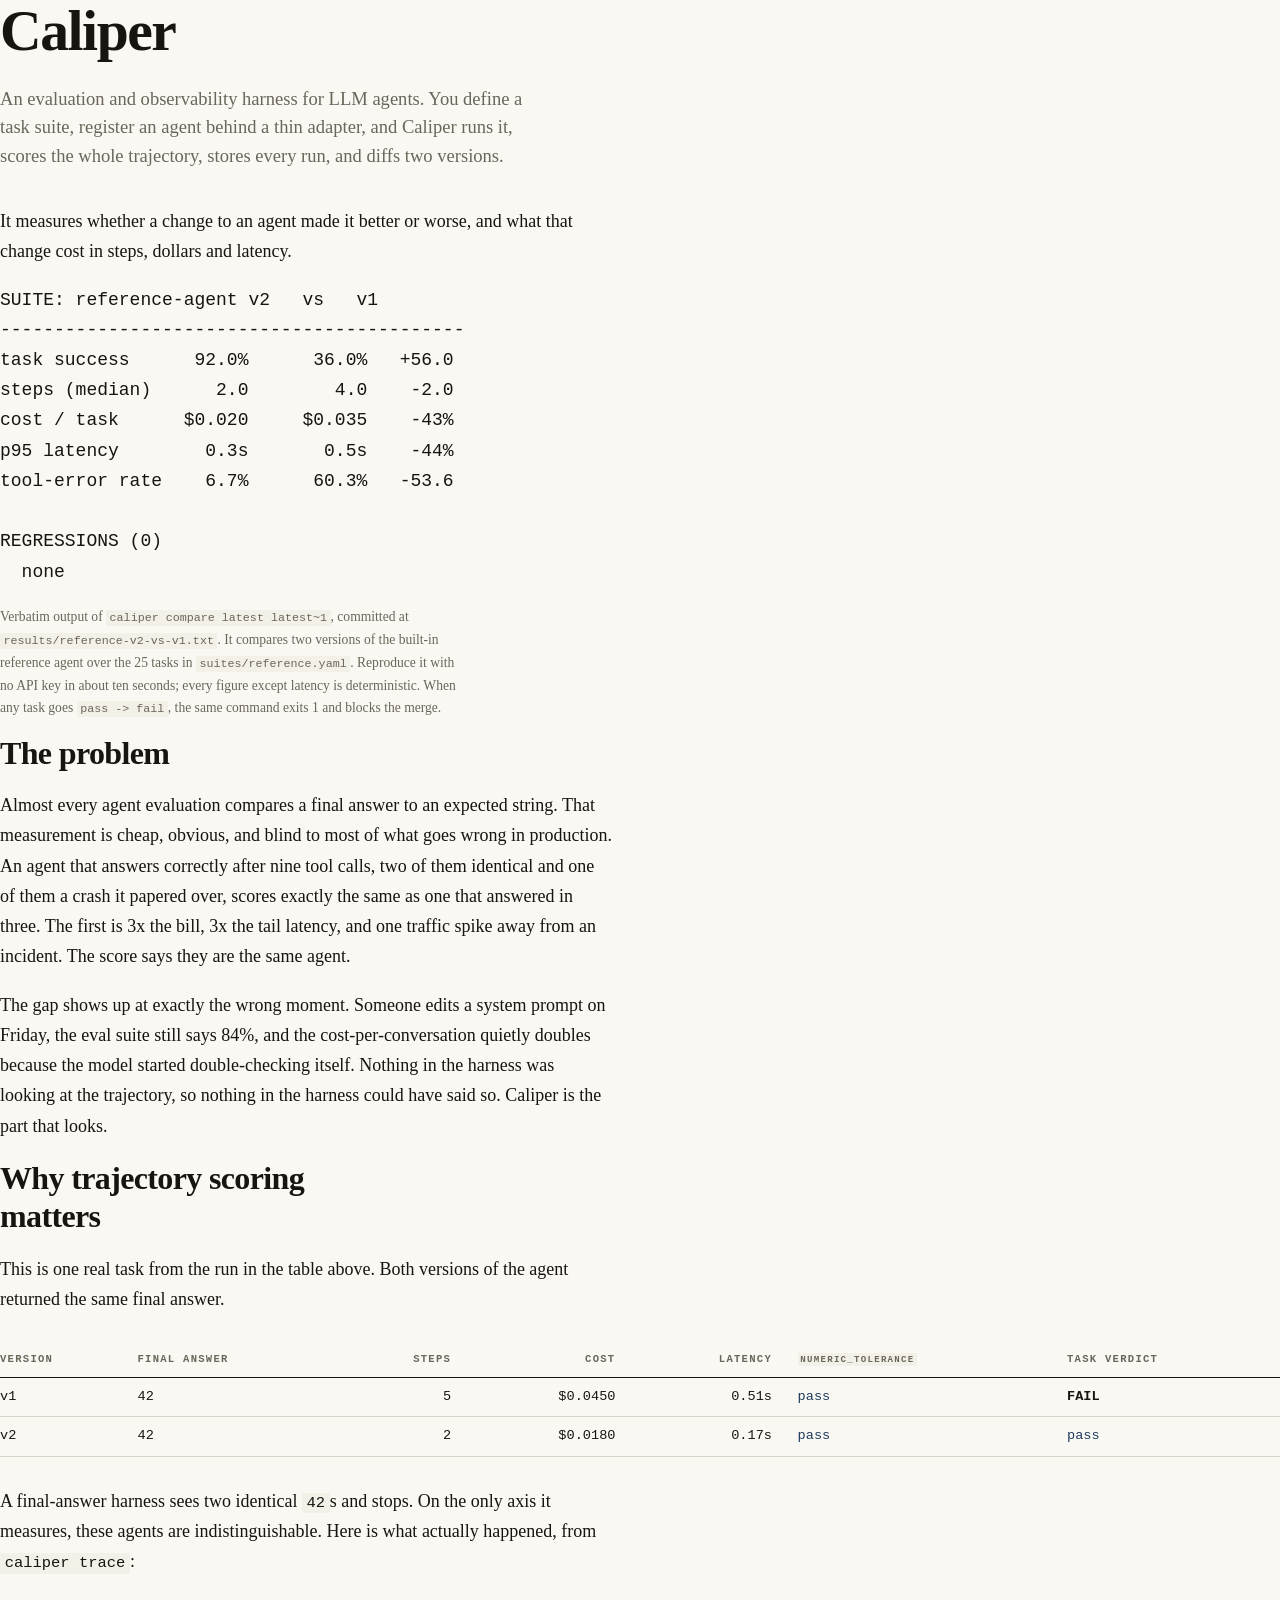
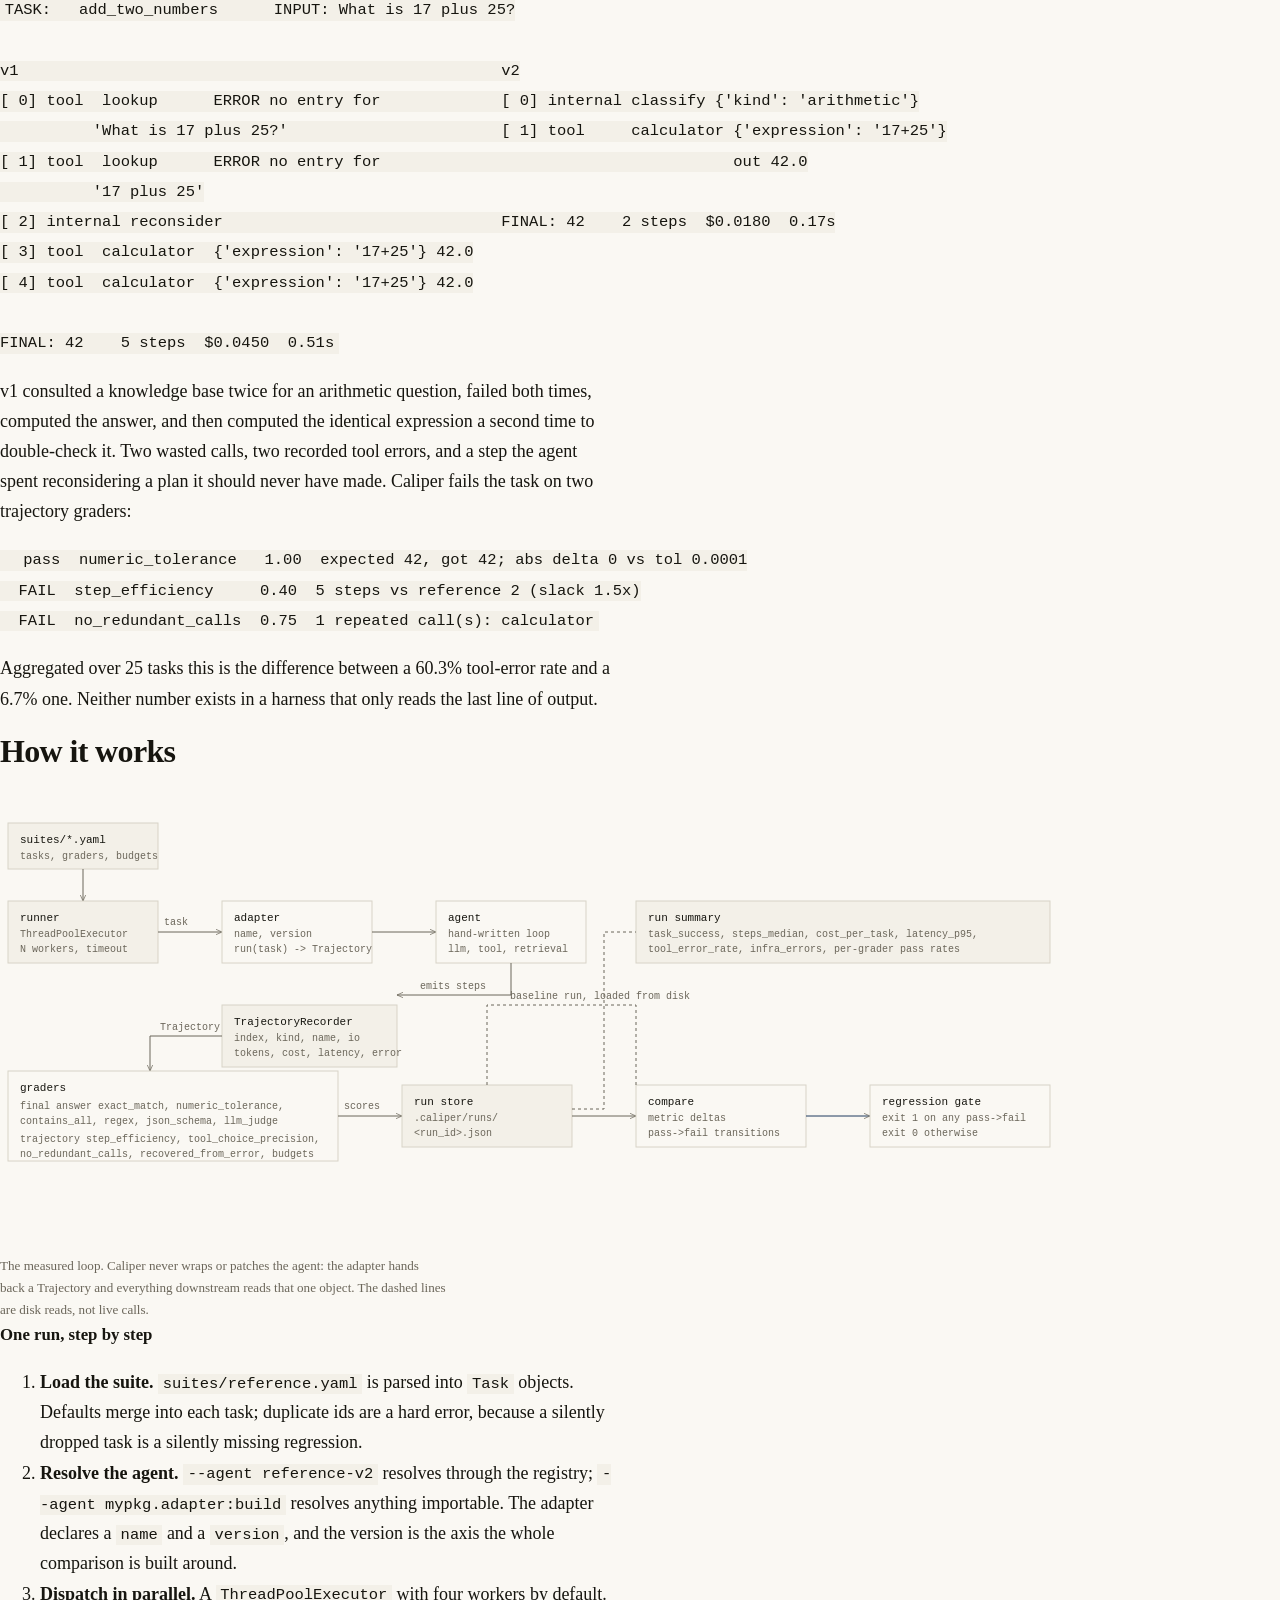
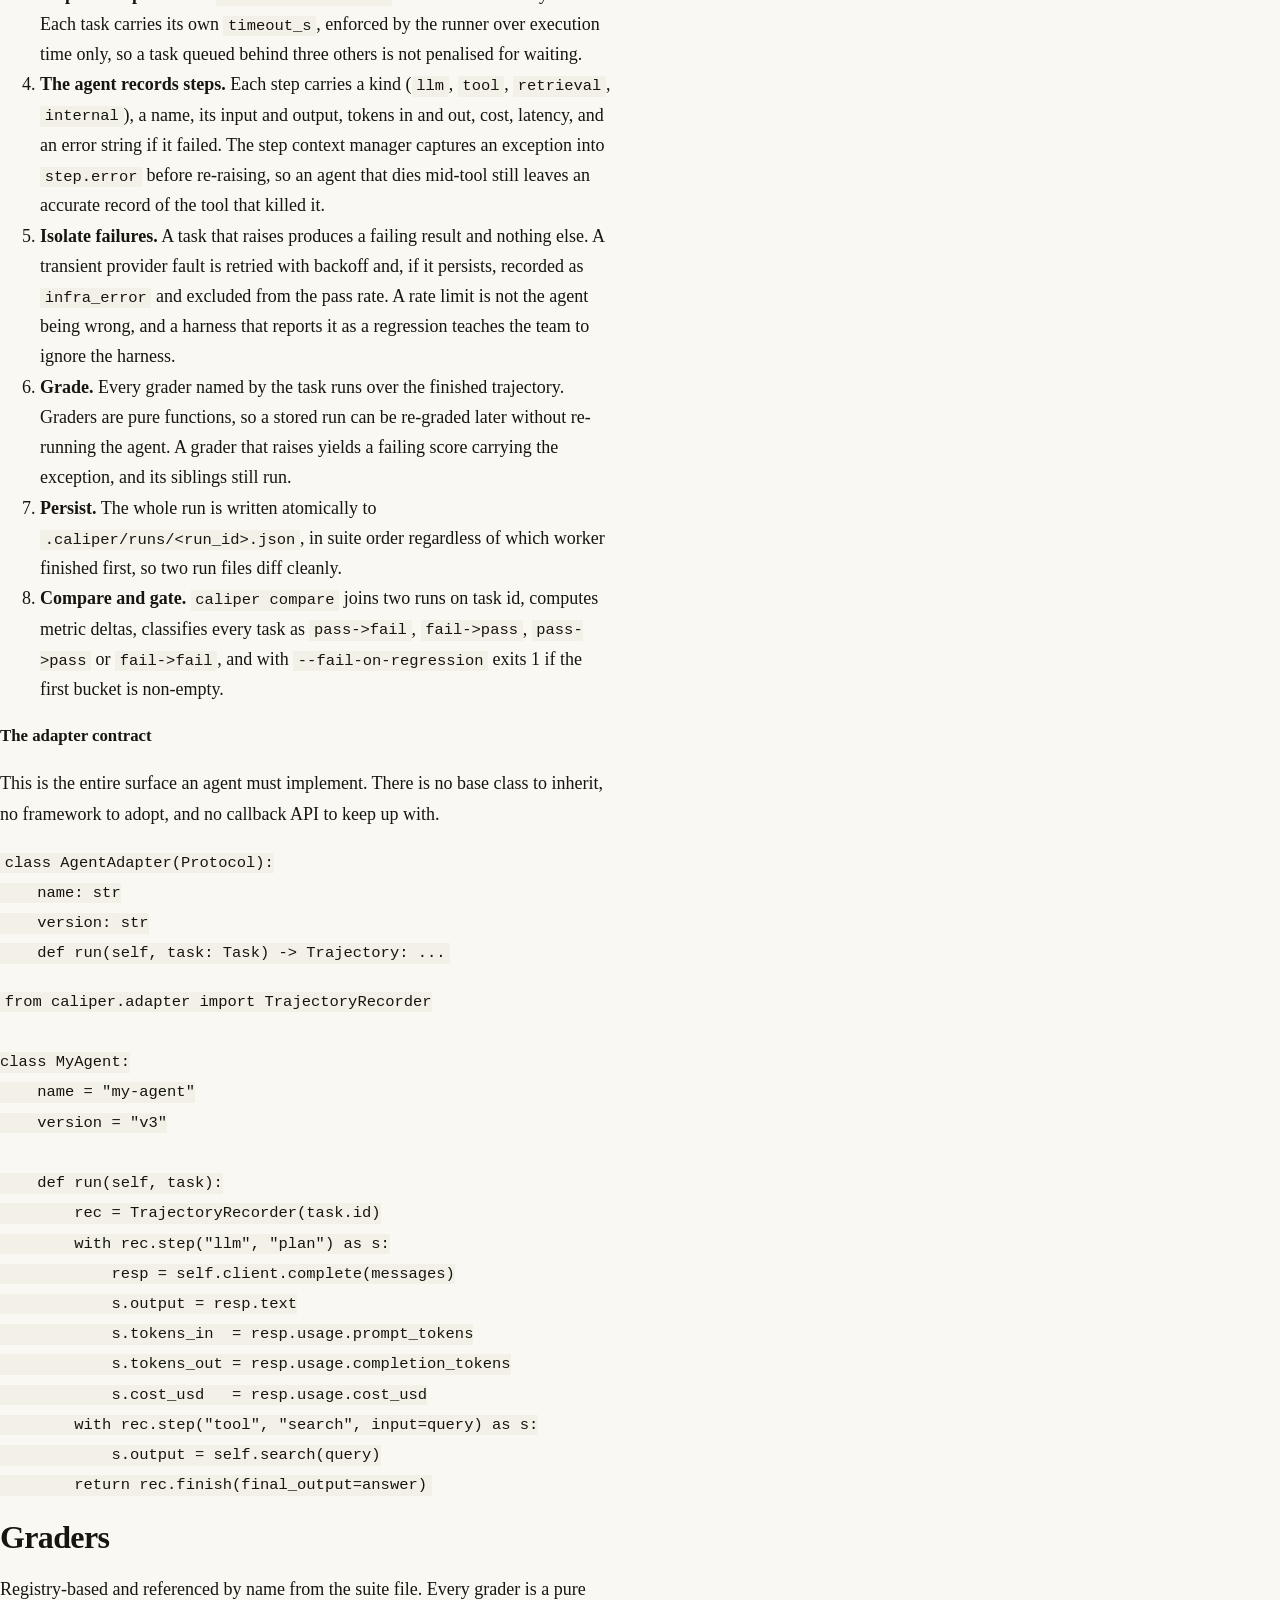
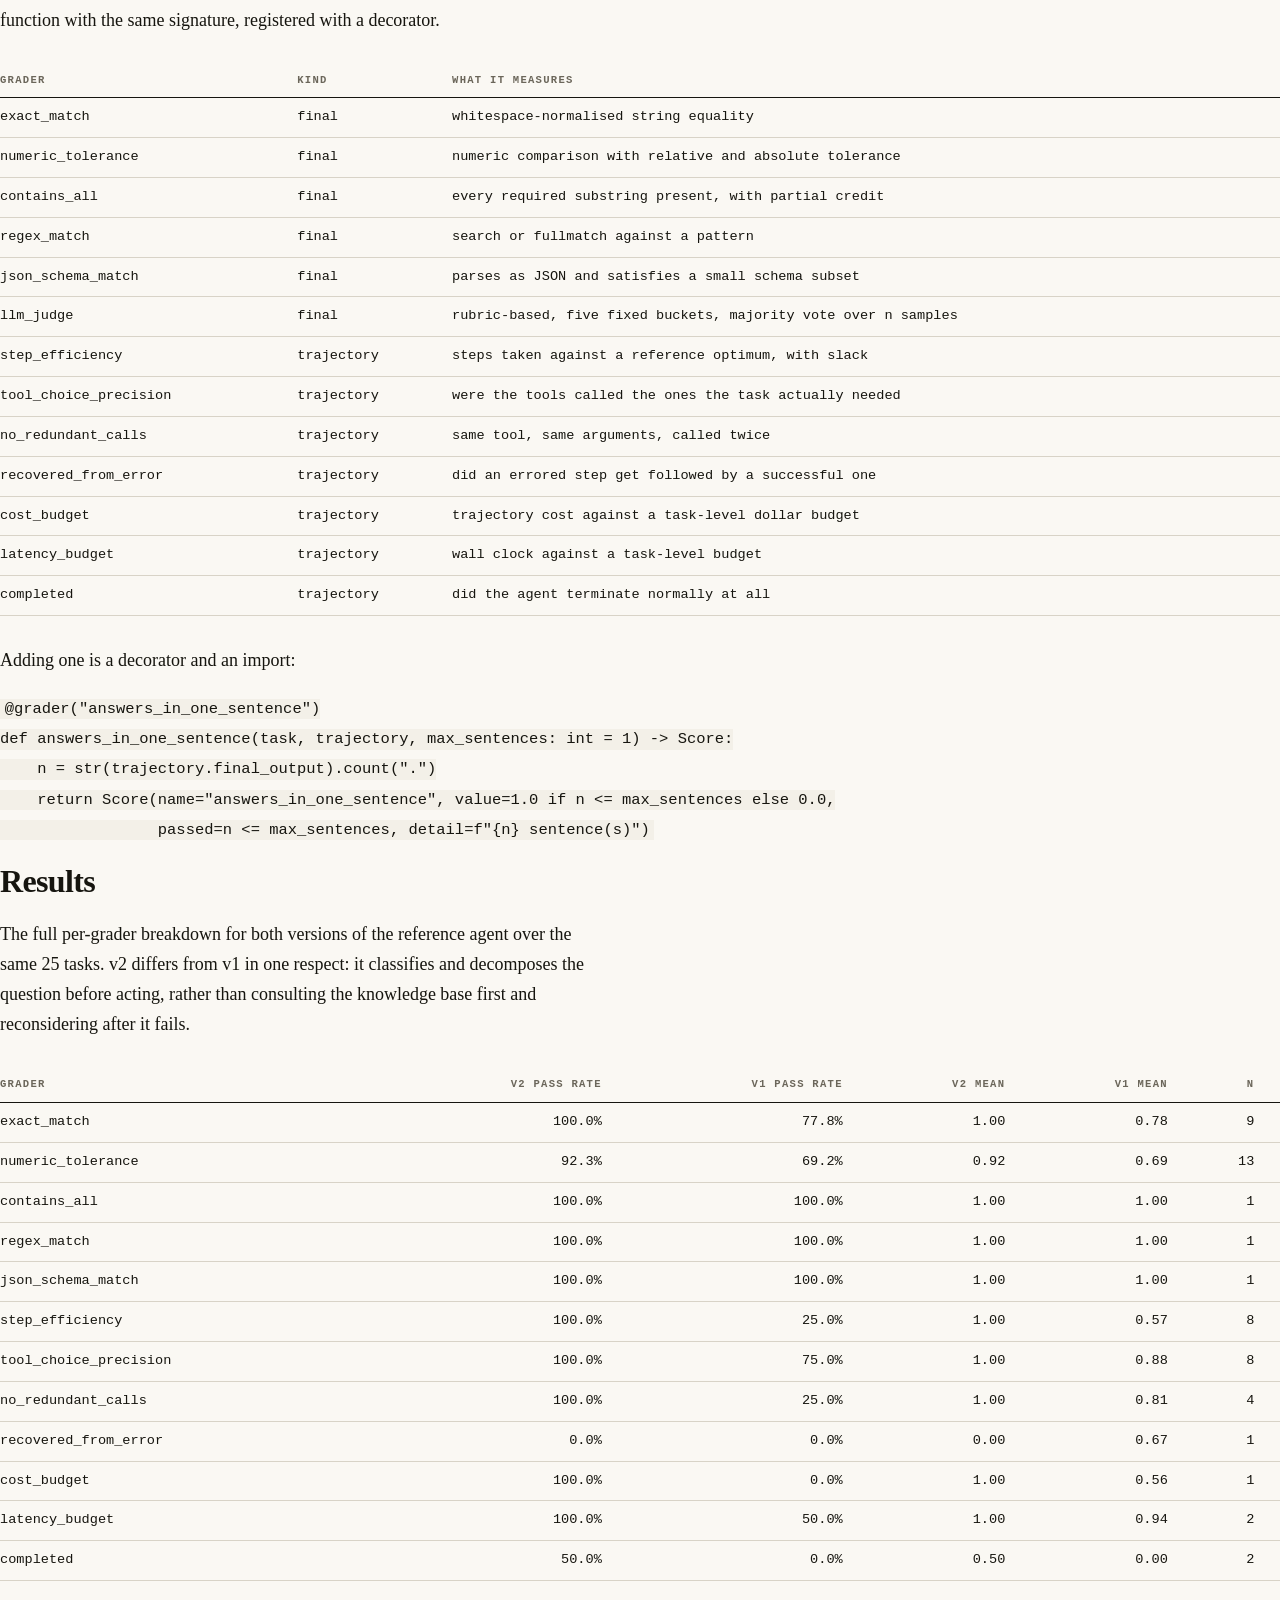
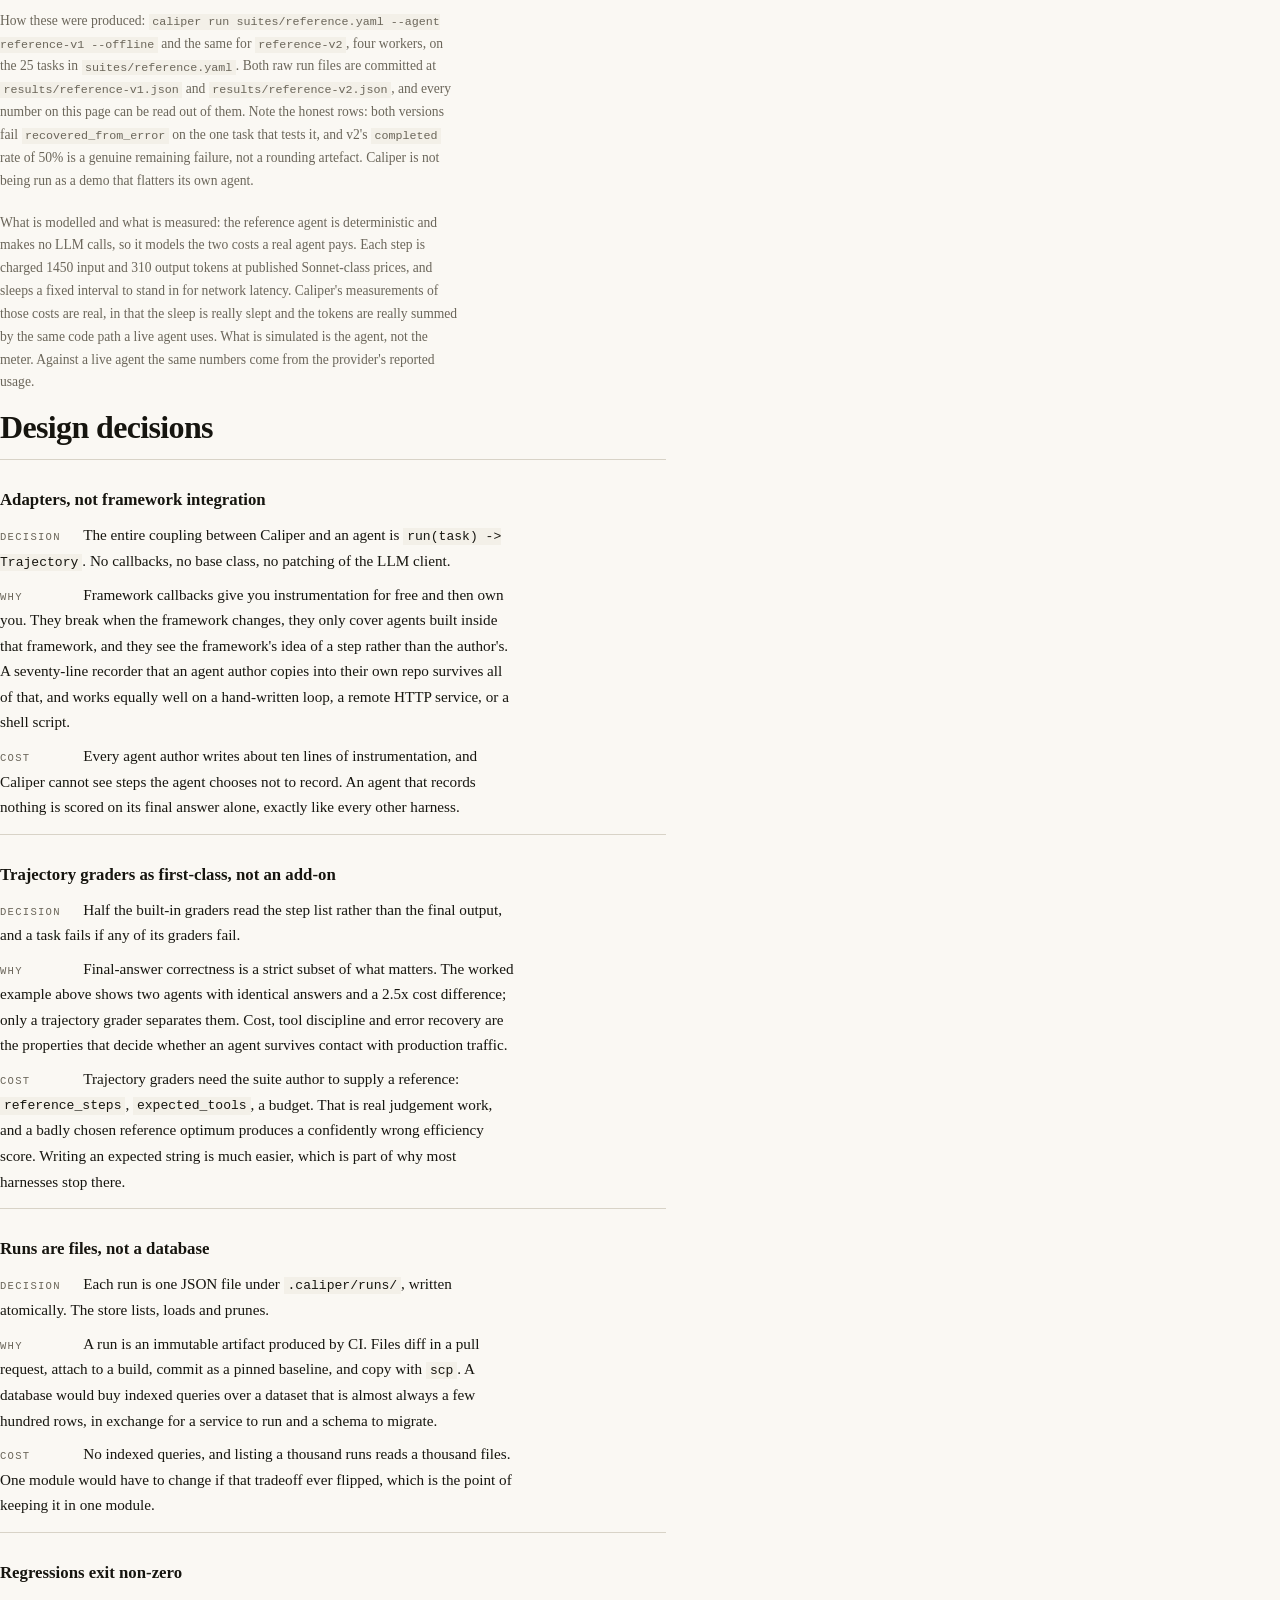
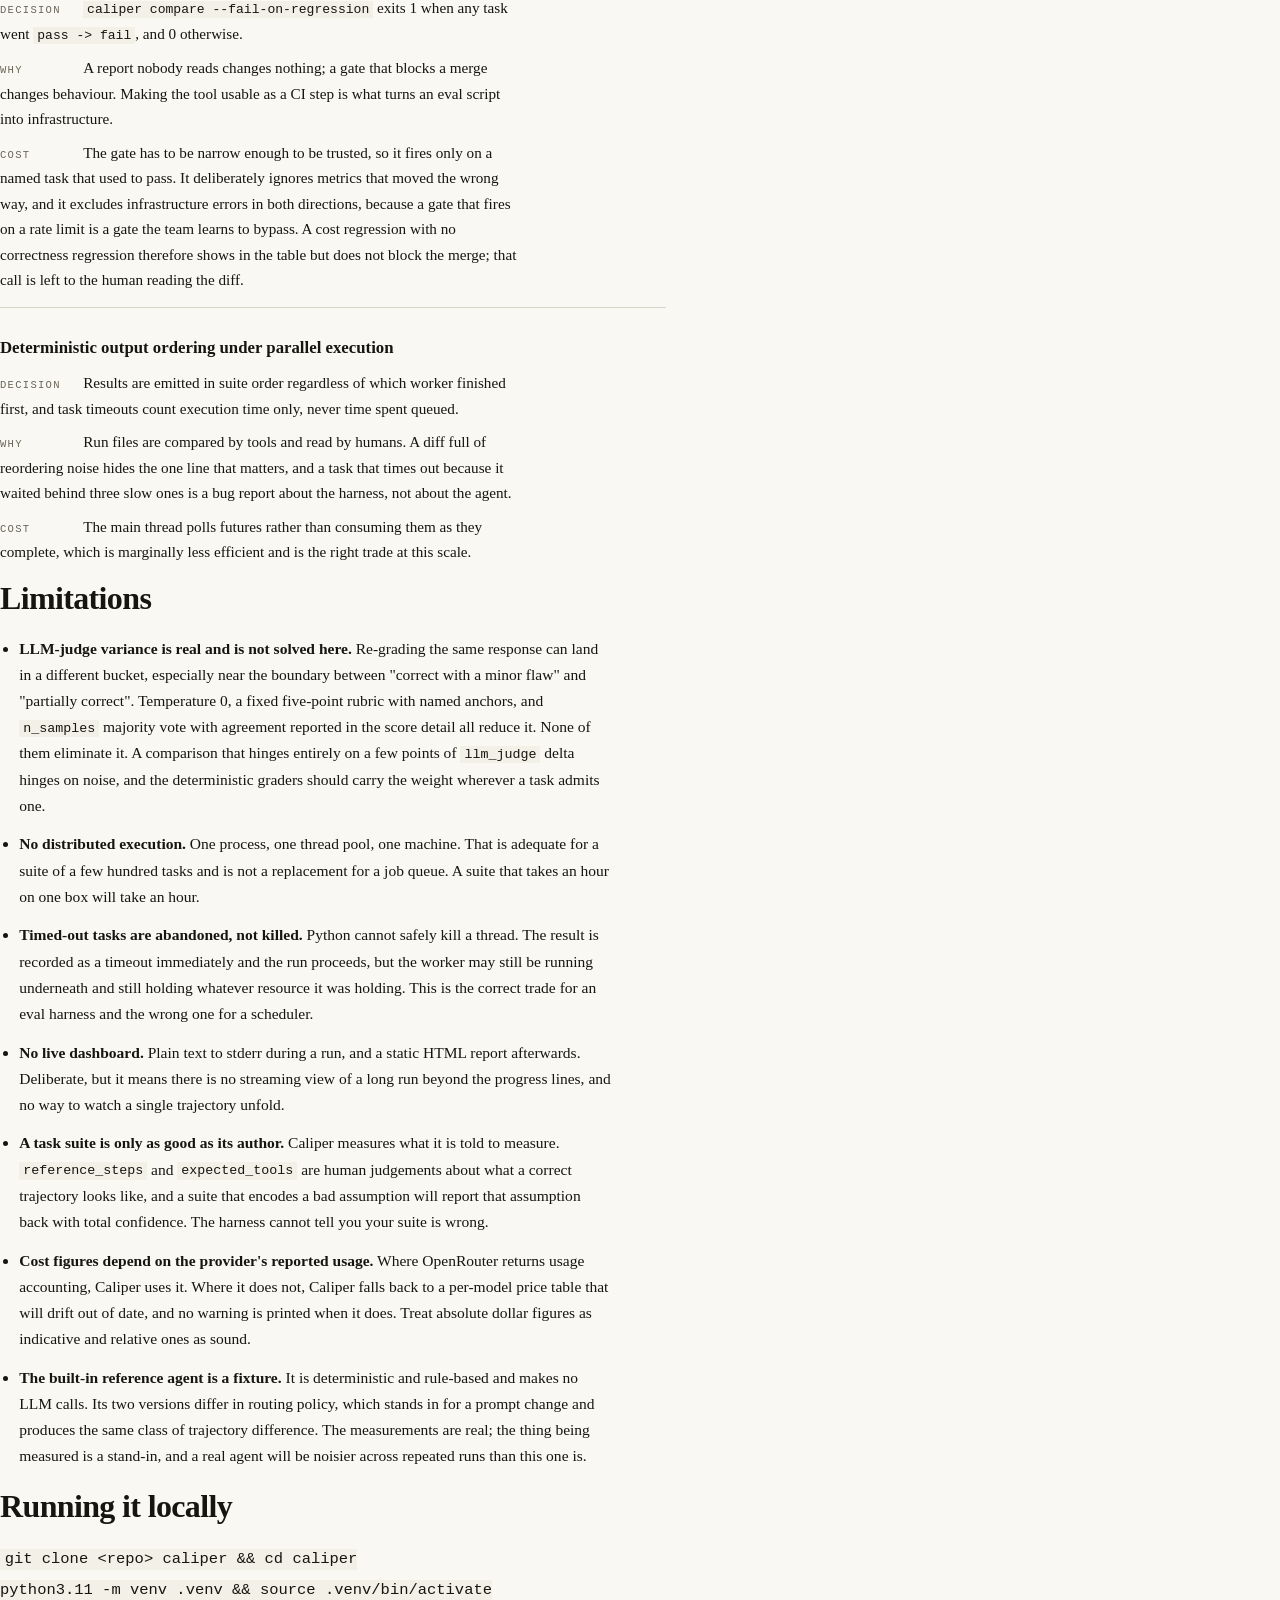
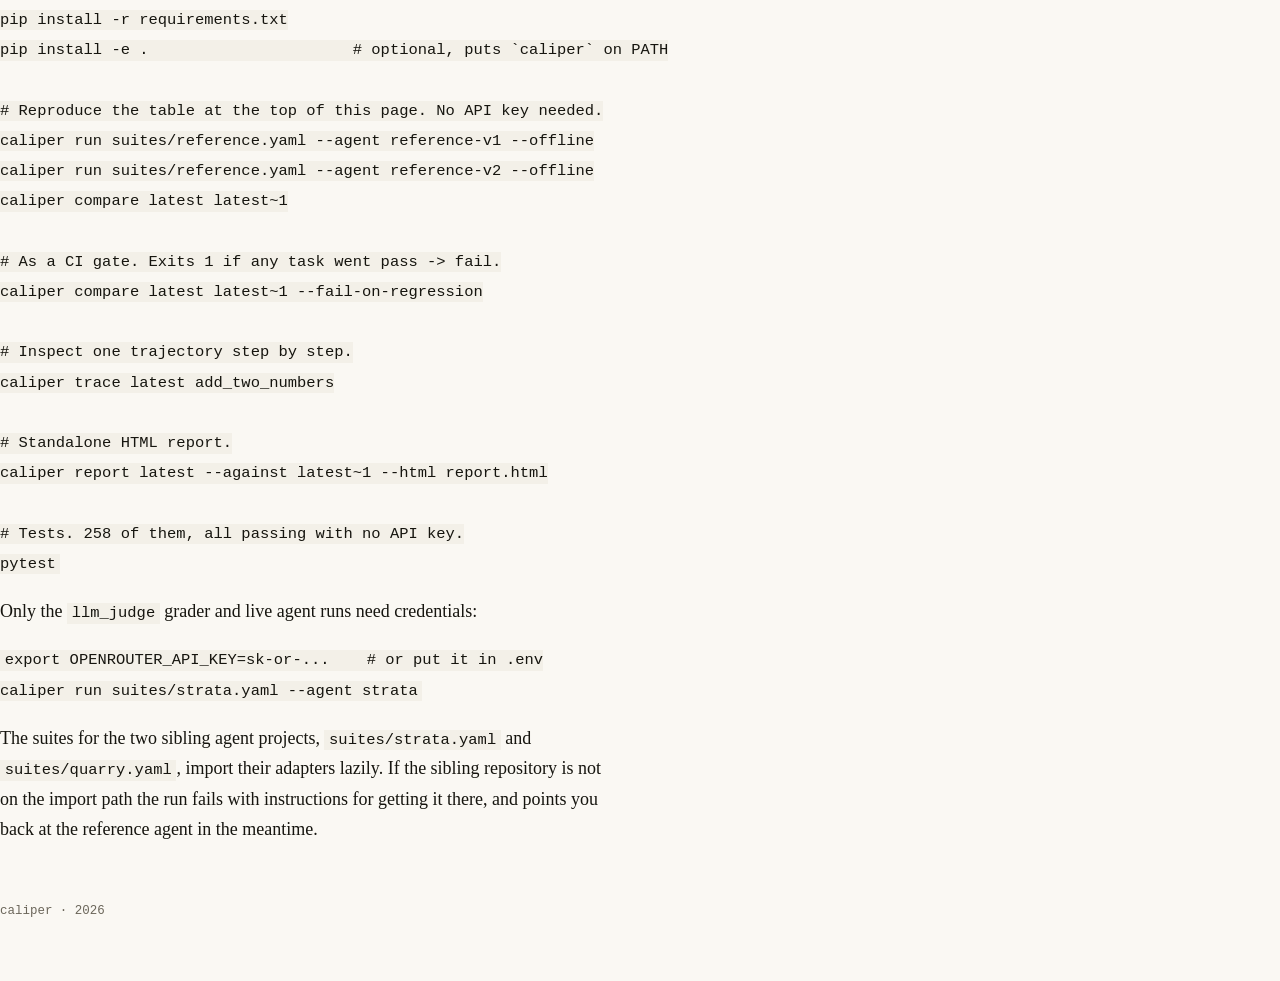
==== site/index.html @ bdd2cf63 "Restyle site as a product page: nav, buttons, cards, metric strip, terminal panels" ====
<!doctype html>
<html lang="en">
<head>
<meta charset="utf-8">
<meta name="viewport" content="width=device-width, initial-scale=1">
<title>Caliper</title>
<meta name="description" content="An evaluation and observability harness for LLM agents. Scores the whole trajectory, not just the final answer, and fails CI on regressions.">
<link rel="stylesheet" href="style.css">
</head>
<body>
<main>

<h1>Caliper</h1>
<p class="lede">An evaluation and observability harness for LLM agents. You define a task
suite, register an agent behind a thin adapter, and Caliper runs it, scores the whole
trajectory, stores every run, and diffs two versions.</p>
<p class="meta">It measures whether a change to an agent made it better or worse, and what
that change cost in steps, dollars and latency.</p>

<div class="hero">
<pre>SUITE: reference-agent v2   vs   v1
-------------------------------------------
task success      92.0%      36.0%   +56.0
steps (median)      2.0        4.0    -2.0
cost / task      $0.020     $0.035    -43%
p95 latency        0.3s       0.5s    -44%
tool-error rate    6.7%      60.3%   -53.6

REGRESSIONS (0)
  none</pre>
</div>
<p class="note">Verbatim output of <code>caliper compare latest latest~1</code>, committed at
<code>results/reference-v2-vs-v1.txt</code>. It compares two versions of the built-in
reference agent over the 25 tasks in <code>suites/reference.yaml</code>. Reproduce it with no
API key in about ten seconds; every figure except latency is deterministic. When any task goes
<code>pass -&gt; fail</code>, the same command exits 1 and blocks the merge.</p>


<h2>The problem</h2>

<p>Almost every agent evaluation compares a final answer to an expected string. That
measurement is cheap, obvious, and blind to most of what goes wrong in production. An agent
that answers correctly after nine tool calls, two of them identical and one of them a crash it
papered over, scores exactly the same as one that answered in three. The first is 3x the
bill, 3x the tail latency, and one traffic spike away from an incident. The score says they
are the same agent.</p>

<p>The gap shows up at exactly the wrong moment. Someone edits a system prompt on Friday,
the eval suite still says 84%, and the cost-per-conversation quietly doubles because the model
started double-checking itself. Nothing in the harness was looking at the trajectory, so
nothing in the harness could have said so. Caliper is the part that looks.</p>


<h2>Why trajectory scoring matters</h2>

<p>This is one real task from the run in the table above. Both versions of the agent returned
the same final answer.</p>

<table>
<thead>
<tr><th>version</th><th>final answer</th><th class="num">steps</th><th class="num">cost</th>
<th class="num">latency</th><th><code>numeric_tolerance</code></th><th>task verdict</th></tr>
</thead>
<tbody>
<tr><td class="mono">v1</td><td class="mono">42</td><td class="num mono">5</td>
<td class="num mono">$0.0450</td><td class="num mono">0.51s</td>
<td class="mono pass">pass</td><td class="mono fail">FAIL</td></tr>
<tr><td class="mono">v2</td><td class="mono">42</td><td class="num mono">2</td>
<td class="num mono">$0.0180</td><td class="num mono">0.17s</td>
<td class="mono pass">pass</td><td class="mono pass">pass</td></tr>
</tbody>
</table>

<p>A final-answer harness sees two identical <code>42</code>s and stops. On the only axis it
measures, these agents are indistinguishable. Here is what actually happened, from
<code>caliper trace</code>:</p>

<pre><code>TASK:   add_two_numbers      INPUT: What is 17 plus 25?

v1                                                    v2
[ 0] tool  lookup      ERROR no entry for             [ 0] internal classify {'kind': 'arithmetic'}
          'What is 17 plus 25?'                       [ 1] tool     calculator {'expression': '17+25'}
[ 1] tool  lookup      ERROR no entry for                                      out 42.0
          '17 plus 25'
[ 2] internal reconsider                              FINAL: 42    2 steps  $0.0180  0.17s
[ 3] tool  calculator  {'expression': '17+25'} 42.0
[ 4] tool  calculator  {'expression': '17+25'} 42.0

FINAL: 42    5 steps  $0.0450  0.51s</code></pre>

<p>v1 consulted a knowledge base twice for an arithmetic question, failed both times, computed
the answer, and then computed the identical expression a second time to double-check it. Two
wasted calls, two recorded tool errors, and a step the agent spent reconsidering a plan it
should never have made. Caliper fails the task on two trajectory graders:</p>

<pre><code>  pass  numeric_tolerance   1.00  expected 42, got 42; abs delta 0 vs tol 0.0001
  FAIL  step_efficiency     0.40  5 steps vs reference 2 (slack 1.5x)
  FAIL  no_redundant_calls  0.75  1 repeated call(s): calculator</code></pre>

<p>Aggregated over 25 tasks this is the difference between a 60.3% tool-error rate and a 6.7%
one. Neither number exists in a harness that only reads the last line of output.</p>


<h2>How it works</h2>

<figure>
<svg viewBox="0 0 1060 430" width="1060" height="430" role="img"
     aria-label="Caliper architecture: suite definition to runner to adapter to agent to trajectory recorder to graders to run store to compare to regression gate">

  <rect class="panel" x="8" y="14" width="150" height="46"/>
  <text x="20" y="34">suites/*.yaml</text>
  <text class="dim" x="20" y="50">tasks, graders, budgets</text>

  <line x1="83" y1="60" x2="83" y2="92" marker-end="url(#a)"/>

  <rect class="panel" x="8" y="92" width="150" height="62"/>
  <text x="20" y="112">runner</text>
  <text class="dim" x="20" y="128">ThreadPoolExecutor</text>
  <text class="dim" x="20" y="143">N workers, timeout</text>

  <line x1="158" y1="123" x2="222" y2="123" marker-end="url(#a)"/>
  <text class="dim" x="164" y="116">task</text>

  <rect x="222" y="92" width="150" height="62"/>
  <text x="234" y="112">adapter</text>
  <text class="dim" x="234" y="128">name, version</text>
  <text class="dim" x="234" y="143">run(task) -&gt; Trajectory</text>

  <line x1="372" y1="123" x2="436" y2="123" marker-end="url(#a)"/>

  <rect x="436" y="92" width="150" height="62"/>
  <text x="448" y="112">agent</text>
  <text class="dim" x="448" y="128">hand-written loop</text>
  <text class="dim" x="448" y="143">llm, tool, retrieval</text>

  <path d="M511 154 L511 186 L397 186" marker-end="url(#a)"/>
  <text class="dim" x="420" y="180">emits steps</text>

  <rect class="panel" x="222" y="196" width="175" height="62"/>
  <text x="234" y="216">TrajectoryRecorder</text>
  <text class="dim" x="234" y="232">index, kind, name, io</text>
  <text class="dim" x="234" y="247">tokens, cost, latency, error</text>

  <path d="M222 227 L150 227 L150 262" marker-end="url(#a)"/>
  <text class="dim" x="160" y="221">Trajectory</text>

  <rect x="8" y="262" width="330" height="90"/>
  <text x="20" y="282">graders</text>
  <text class="dim" x="20" y="300">final answer   exact_match, numeric_tolerance,</text>
  <text class="dim" x="20" y="315">               contains_all, regex, json_schema, llm_judge</text>
  <text class="dim" x="20" y="333">trajectory     step_efficiency, tool_choice_precision,</text>
  <text class="dim" x="20" y="348">               no_redundant_calls, recovered_from_error, budgets</text>

  <line x1="338" y1="307" x2="402" y2="307" marker-end="url(#a)"/>
  <text class="dim" x="344" y="300">scores</text>

  <rect class="panel" x="402" y="276" width="170" height="62"/>
  <text x="414" y="296">run store</text>
  <text class="dim" x="414" y="312">.caliper/runs/</text>
  <text class="dim" x="414" y="327">&lt;run_id&gt;.json</text>

  <path d="M572 307 L636 307" marker-end="url(#a)"/>

  <rect x="636" y="276" width="170" height="62"/>
  <text x="648" y="296">compare</text>
  <text class="dim" x="648" y="312">metric deltas</text>
  <text class="dim" x="648" y="327">pass-&gt;fail transitions</text>

  <path class="accent" d="M806 307 L870 307" marker-end="url(#b)"/>

  <rect x="870" y="276" width="180" height="62"/>
  <text x="882" y="296">regression gate</text>
  <text class="dim" x="882" y="312">exit 1 on any pass-&gt;fail</text>
  <text class="dim" x="882" y="327">exit 0 otherwise</text>

  <path d="M487 276 L487 196 L636 196 L636 276" stroke-dasharray="3 3"/>
  <text class="dim" x="510" y="190">baseline run, loaded from disk</text>

  <rect class="panel" x="636" y="92" width="414" height="62"/>
  <text x="648" y="112">run summary</text>
  <text class="dim" x="648" y="128">task_success, steps_median, cost_per_task, latency_p95,</text>
  <text class="dim" x="648" y="143">tool_error_rate, infra_errors, per-grader pass rates</text>
  <path d="M572 300 L604 300 L604 123 L636 123" stroke-dasharray="3 3"/>

  <defs>
    <marker id="a" viewBox="0 0 10 10" refX="9" refY="5" markerWidth="7" markerHeight="7"
            orient="auto-start-reverse">
      <path d="M 0 1 L 9 5 L 0 9" fill="none" stroke="currentColor" stroke-width="1.2"/>
    </marker>
    <marker id="b" viewBox="0 0 10 10" refX="9" refY="5" markerWidth="7" markerHeight="7"
            orient="auto-start-reverse">
      <path d="M 0 1 L 9 5 L 0 9" fill="none" stroke="currentColor" stroke-width="1.2"/>
    </marker>
  </defs>
</svg>
<figcaption>The measured loop. Caliper never wraps or patches the agent: the adapter hands
back a Trajectory and everything downstream reads that one object. The dashed lines are disk
reads, not live calls.</figcaption>
</figure>

<h3>One run, step by step</h3>

<ol class="tight">
<li><strong>Load the suite.</strong> <code>suites/reference.yaml</code> is parsed into
<code>Task</code> objects. Defaults merge into each task; duplicate ids are a hard error,
because a silently dropped task is a silently missing regression.</li>

<li><strong>Resolve the agent.</strong> <code>--agent reference-v2</code> resolves through the
registry; <code>--agent mypkg.adapter:build</code> resolves anything importable. The adapter
declares a <code>name</code> and a <code>version</code>, and the version is the axis the whole
comparison is built around.</li>

<li><strong>Dispatch in parallel.</strong> A <code>ThreadPoolExecutor</code> with four workers
by default. Each task carries its own <code>timeout_s</code>, enforced by the runner over
execution time only, so a task queued behind three others is not penalised for waiting.</li>

<li><strong>The agent records steps.</strong> Each step carries a kind
(<code>llm</code>, <code>tool</code>, <code>retrieval</code>, <code>internal</code>), a name,
its input and output, tokens in and out, cost, latency, and an error string if it failed. The
step context manager captures an exception into <code>step.error</code> before re-raising, so
an agent that dies mid-tool still leaves an accurate record of the tool that killed it.</li>

<li><strong>Isolate failures.</strong> A task that raises produces a failing result and
nothing else. A transient provider fault is retried with backoff and, if it persists, recorded
as <code>infra_error</code> and excluded from the pass rate. A rate limit is not the agent
being wrong, and a harness that reports it as a regression teaches the team to ignore the
harness.</li>

<li><strong>Grade.</strong> Every grader named by the task runs over the finished trajectory.
Graders are pure functions, so a stored run can be re-graded later without re-running the
agent. A grader that raises yields a failing score carrying the exception, and its siblings
still run.</li>

<li><strong>Persist.</strong> The whole run is written atomically to
<code>.caliper/runs/&lt;run_id&gt;.json</code>, in suite order regardless of which worker
finished first, so two run files diff cleanly.</li>

<li><strong>Compare and gate.</strong> <code>caliper compare</code> joins two runs on task id,
computes metric deltas, classifies every task as <code>pass-&gt;fail</code>,
<code>fail-&gt;pass</code>, <code>pass-&gt;pass</code> or <code>fail-&gt;fail</code>, and with
<code>--fail-on-regression</code> exits 1 if the first bucket is non-empty.</li>
</ol>

<h3>The adapter contract</h3>

<p>This is the entire surface an agent must implement. There is no base class to inherit, no
framework to adopt, and no callback API to keep up with.</p>

<pre><code>class AgentAdapter(Protocol):
    name: str
    version: str
    def run(self, task: Task) -&gt; Trajectory: ...</code></pre>

<pre><code>from caliper.adapter import TrajectoryRecorder

class MyAgent:
    name = "my-agent"
    version = "v3"

    def run(self, task):
        rec = TrajectoryRecorder(task.id)
        with rec.step("llm", "plan") as s:
            resp = self.client.complete(messages)
            s.output = resp.text
            s.tokens_in  = resp.usage.prompt_tokens
            s.tokens_out = resp.usage.completion_tokens
            s.cost_usd   = resp.usage.cost_usd
        with rec.step("tool", "search", input=query) as s:
            s.output = self.search(query)
        return rec.finish(final_output=answer)</code></pre>


<h2>Graders</h2>

<p>Registry-based and referenced by name from the suite file. Every grader is a pure function
with the same signature, registered with a decorator.</p>

<table>
<thead><tr><th>grader</th><th>kind</th><th>what it measures</th></tr></thead>
<tbody>
<tr><td class="mono">exact_match</td><td class="mono dim">final</td>
<td>whitespace-normalised string equality</td></tr>
<tr><td class="mono">numeric_tolerance</td><td class="mono dim">final</td>
<td>numeric comparison with relative and absolute tolerance</td></tr>
<tr><td class="mono">contains_all</td><td class="mono dim">final</td>
<td>every required substring present, with partial credit</td></tr>
<tr><td class="mono">regex_match</td><td class="mono dim">final</td>
<td>search or fullmatch against a pattern</td></tr>
<tr><td class="mono">json_schema_match</td><td class="mono dim">final</td>
<td>parses as JSON and satisfies a small schema subset</td></tr>
<tr><td class="mono">llm_judge</td><td class="mono dim">final</td>
<td>rubric-based, five fixed buckets, majority vote over n samples</td></tr>
<tr><td class="mono">step_efficiency</td><td class="mono dim">trajectory</td>
<td>steps taken against a reference optimum, with slack</td></tr>
<tr><td class="mono">tool_choice_precision</td><td class="mono dim">trajectory</td>
<td>were the tools called the ones the task actually needed</td></tr>
<tr><td class="mono">no_redundant_calls</td><td class="mono dim">trajectory</td>
<td>same tool, same arguments, called twice</td></tr>
<tr><td class="mono">recovered_from_error</td><td class="mono dim">trajectory</td>
<td>did an errored step get followed by a successful one</td></tr>
<tr><td class="mono">cost_budget</td><td class="mono dim">trajectory</td>
<td>trajectory cost against a task-level dollar budget</td></tr>
<tr><td class="mono">latency_budget</td><td class="mono dim">trajectory</td>
<td>wall clock against a task-level budget</td></tr>
<tr><td class="mono">completed</td><td class="mono dim">trajectory</td>
<td>did the agent terminate normally at all</td></tr>
</tbody>
</table>

<p>Adding one is a decorator and an import:</p>

<pre><code>@grader("answers_in_one_sentence")
def answers_in_one_sentence(task, trajectory, max_sentences: int = 1) -&gt; Score:
    n = str(trajectory.final_output).count(".")
    return Score(name="answers_in_one_sentence", value=1.0 if n &lt;= max_sentences else 0.0,
                 passed=n &lt;= max_sentences, detail=f"{n} sentence(s)")</code></pre>


<h2>Results</h2>

<p>The full per-grader breakdown for both versions of the reference agent over the same 25
tasks. v2 differs from v1 in one respect: it classifies and decomposes the question before
acting, rather than consulting the knowledge base first and reconsidering after it fails.</p>

<table>
<thead>
<tr><th>grader</th><th class="num">v2 pass rate</th><th class="num">v1 pass rate</th>
<th class="num">v2 mean</th><th class="num">v1 mean</th><th class="num">n</th></tr>
</thead>
<tbody>
<tr><td class="mono">exact_match</td><td class="num mono">100.0%</td><td class="num mono">77.8%</td><td class="num mono">1.00</td><td class="num mono">0.78</td><td class="num mono">9</td></tr>
<tr><td class="mono">numeric_tolerance</td><td class="num mono">92.3%</td><td class="num mono">69.2%</td><td class="num mono">0.92</td><td class="num mono">0.69</td><td class="num mono">13</td></tr>
<tr><td class="mono">contains_all</td><td class="num mono">100.0%</td><td class="num mono">100.0%</td><td class="num mono">1.00</td><td class="num mono">1.00</td><td class="num mono">1</td></tr>
<tr><td class="mono">regex_match</td><td class="num mono">100.0%</td><td class="num mono">100.0%</td><td class="num mono">1.00</td><td class="num mono">1.00</td><td class="num mono">1</td></tr>
<tr><td class="mono">json_schema_match</td><td class="num mono">100.0%</td><td class="num mono">100.0%</td><td class="num mono">1.00</td><td class="num mono">1.00</td><td class="num mono">1</td></tr>
<tr><td class="mono">step_efficiency</td><td class="num mono">100.0%</td><td class="num mono">25.0%</td><td class="num mono">1.00</td><td class="num mono">0.57</td><td class="num mono">8</td></tr>
<tr><td class="mono">tool_choice_precision</td><td class="num mono">100.0%</td><td class="num mono">75.0%</td><td class="num mono">1.00</td><td class="num mono">0.88</td><td class="num mono">8</td></tr>
<tr><td class="mono">no_redundant_calls</td><td class="num mono">100.0%</td><td class="num mono">25.0%</td><td class="num mono">1.00</td><td class="num mono">0.81</td><td class="num mono">4</td></tr>
<tr><td class="mono">recovered_from_error</td><td class="num mono">0.0%</td><td class="num mono">0.0%</td><td class="num mono">0.00</td><td class="num mono">0.67</td><td class="num mono">1</td></tr>
<tr><td class="mono">cost_budget</td><td class="num mono">100.0%</td><td class="num mono">0.0%</td><td class="num mono">1.00</td><td class="num mono">0.56</td><td class="num mono">1</td></tr>
<tr><td class="mono">latency_budget</td><td class="num mono">100.0%</td><td class="num mono">50.0%</td><td class="num mono">1.00</td><td class="num mono">0.94</td><td class="num mono">2</td></tr>
<tr><td class="mono">completed</td><td class="num mono">50.0%</td><td class="num mono">0.0%</td><td class="num mono">0.50</td><td class="num mono">0.00</td><td class="num mono">2</td></tr>
</tbody>
</table>

<p class="note">How these were produced: <code>caliper run suites/reference.yaml --agent
reference-v1 --offline</code> and the same for <code>reference-v2</code>, four workers, on the
25 tasks in <code>suites/reference.yaml</code>. Both raw run files are committed at
<code>results/reference-v1.json</code> and <code>results/reference-v2.json</code>, and every
number on this page can be read out of them. Note the honest rows: both versions fail
<code>recovered_from_error</code> on the one task that tests it, and v2's
<code>completed</code> rate of 50% is a genuine remaining failure, not a rounding artefact.
Caliper is not being run as a demo that flatters its own agent.</p>

<p class="note">What is modelled and what is measured: the reference agent is deterministic
and makes no LLM calls, so it models the two costs a real agent pays. Each step is charged
1450 input and 310 output tokens at published Sonnet-class prices, and sleeps a fixed interval
to stand in for network latency. Caliper's measurements of those costs are real, in that the
sleep is really slept and the tokens are really summed by the same code path a live agent
uses. What is simulated is the agent, not the meter. Against a live agent the same numbers
come from the provider's reported usage.</p>


<h2>Design decisions</h2>

<div class="decision">
<h3>Adapters, not framework integration</h3>
<p><span class="label">Decision</span>The entire coupling between Caliper and an agent is
<code>run(task) -&gt; Trajectory</code>. No callbacks, no base class, no patching of the LLM
client.</p>
<p><span class="label">Why</span>Framework callbacks give you instrumentation for free and then
own you. They break when the framework changes, they only cover agents built inside that
framework, and they see the framework's idea of a step rather than the author's. A seventy-line
recorder that an agent author copies into their own repo survives all of that, and works
equally well on a hand-written loop, a remote HTTP service, or a shell script.</p>
<p><span class="label">Cost</span>Every agent author writes about ten lines of
instrumentation, and Caliper cannot see steps the agent chooses not to record. An agent that
records nothing is scored on its final answer alone, exactly like every other harness.</p>
</div>

<div class="decision">
<h3>Trajectory graders as first-class, not an add-on</h3>
<p><span class="label">Decision</span>Half the built-in graders read the step list rather than
the final output, and a task fails if any of its graders fail.</p>
<p><span class="label">Why</span>Final-answer correctness is a strict subset of what matters.
The worked example above shows two agents with identical answers and a 2.5x cost difference;
only a trajectory grader separates them. Cost, tool discipline and error recovery are the
properties that decide whether an agent survives contact with production traffic.</p>
<p><span class="label">Cost</span>Trajectory graders need the suite author to supply a
reference: <code>reference_steps</code>, <code>expected_tools</code>, a budget. That is real
judgement work, and a badly chosen reference optimum produces a confidently wrong efficiency
score. Writing an expected string is much easier, which is part of why most harnesses stop
there.</p>
</div>

<div class="decision">
<h3>Runs are files, not a database</h3>
<p><span class="label">Decision</span>Each run is one JSON file under
<code>.caliper/runs/</code>, written atomically. The store lists, loads and prunes.</p>
<p><span class="label">Why</span>A run is an immutable artifact produced by CI. Files diff in a
pull request, attach to a build, commit as a pinned baseline, and copy with <code>scp</code>.
A database would buy indexed queries over a dataset that is almost always a few hundred rows,
in exchange for a service to run and a schema to migrate.</p>
<p><span class="label">Cost</span>No indexed queries, and listing a thousand runs reads a
thousand files. One module would have to change if that tradeoff ever flipped, which is the
point of keeping it in one module.</p>
</div>

<div class="decision">
<h3>Regressions exit non-zero</h3>
<p><span class="label">Decision</span><code>caliper compare --fail-on-regression</code> exits 1
when any task went <code>pass -&gt; fail</code>, and 0 otherwise.</p>
<p><span class="label">Why</span>A report nobody reads changes nothing; a gate that blocks a
merge changes behaviour. Making the tool usable as a CI step is what turns an eval script into
infrastructure.</p>
<p><span class="label">Cost</span>The gate has to be narrow enough to be trusted, so it fires
only on a named task that used to pass. It deliberately ignores metrics that moved the wrong
way, and it excludes infrastructure errors in both directions, because a gate that fires on a
rate limit is a gate the team learns to bypass. A cost regression with no correctness
regression therefore shows in the table but does not block the merge; that call is left to the
human reading the diff.</p>
</div>

<div class="decision">
<h3>Deterministic output ordering under parallel execution</h3>
<p><span class="label">Decision</span>Results are emitted in suite order regardless of which
worker finished first, and task timeouts count execution time only, never time spent queued.</p>
<p><span class="label">Why</span>Run files are compared by tools and read by humans. A diff
full of reordering noise hides the one line that matters, and a task that times out because it
waited behind three slow ones is a bug report about the harness, not about the agent.</p>
<p><span class="label">Cost</span>The main thread polls futures rather than consuming them as
they complete, which is marginally less efficient and is the right trade at this scale.</p>
</div>


<h2>Limitations</h2>

<ul class="tight">
<li><strong>LLM-judge variance is real and is not solved here.</strong> Re-grading the same
response can land in a different bucket, especially near the boundary between "correct with a
minor flaw" and "partially correct". Temperature 0, a fixed five-point rubric with named
anchors, and <code>n_samples</code> majority vote with agreement reported in the score detail
all reduce it. None of them eliminate it. A comparison that hinges entirely on a few points of
<code>llm_judge</code> delta hinges on noise, and the deterministic graders should carry the
weight wherever a task admits one.</li>

<li><strong>No distributed execution.</strong> One process, one thread pool, one machine. That
is adequate for a suite of a few hundred tasks and is not a replacement for a job queue. A
suite that takes an hour on one box will take an hour.</li>

<li><strong>Timed-out tasks are abandoned, not killed.</strong> Python cannot safely kill a
thread. The result is recorded as a timeout immediately and the run proceeds, but the worker
may still be running underneath and still holding whatever resource it was holding. This is
the correct trade for an eval harness and the wrong one for a scheduler.</li>

<li><strong>No live dashboard.</strong> Plain text to stderr during a run, and a static HTML
report afterwards. Deliberate, but it means there is no streaming view of a long run beyond
the progress lines, and no way to watch a single trajectory unfold.</li>

<li><strong>A task suite is only as good as its author.</strong> Caliper measures what it is
told to measure. <code>reference_steps</code> and <code>expected_tools</code> are human
judgements about what a correct trajectory looks like, and a suite that encodes a bad
assumption will report that assumption back with total confidence. The harness cannot tell you
your suite is wrong.</li>

<li><strong>Cost figures depend on the provider's reported usage.</strong> Where OpenRouter
returns usage accounting, Caliper uses it. Where it does not, Caliper falls back to a
per-model price table that will drift out of date, and no warning is printed when it does.
Treat absolute dollar figures as indicative and relative ones as sound.</li>

<li><strong>The built-in reference agent is a fixture.</strong> It is deterministic and
rule-based and makes no LLM calls. Its two versions differ in routing policy, which stands in
for a prompt change and produces the same class of trajectory difference. The measurements are
real; the thing being measured is a stand-in, and a real agent will be noisier across repeated
runs than this one is.</li>
</ul>


<h2>Running it locally</h2>

<pre><code>git clone &lt;repo&gt; caliper &amp;&amp; cd caliper
python3.11 -m venv .venv &amp;&amp; source .venv/bin/activate
pip install -r requirements.txt
pip install -e .                      # optional, puts `caliper` on PATH

# Reproduce the table at the top of this page. No API key needed.
caliper run suites/reference.yaml --agent reference-v1 --offline
caliper run suites/reference.yaml --agent reference-v2 --offline
caliper compare latest latest~1

# As a CI gate. Exits 1 if any task went pass -> fail.
caliper compare latest latest~1 --fail-on-regression

# Inspect one trajectory step by step.
caliper trace latest add_two_numbers

# Standalone HTML report.
caliper report latest --against latest~1 --html report.html

# Tests. 258 of them, all passing with no API key.
pytest</code></pre>

<p>Only the <code>llm_judge</code> grader and live agent runs need credentials:</p>

<pre><code>export OPENROUTER_API_KEY=sk-or-...    # or put it in .env
caliper run suites/strata.yaml --agent strata</code></pre>

<p>The suites for the two sibling agent projects, <code>suites/strata.yaml</code> and
<code>suites/quarry.yaml</code>, import their adapters lazily. If the sibling repository is
not on the import path the run fails with instructions for getting it there, and points you
back at the reference agent in the meantime.</p>

<footer>caliper &middot; 2026</footer>

</main>
</body>
</html>
---- site/style.css ----
/* Caliper - static product site. No build step, no framework, no icons. */

:root {
  --bg:       #faf8f3;
  --fg:       #16150f;
  --dim:      #6b665a;
  --accent:   #1f3a5f;
  --accent-h: #2b4f7d;
  --rule:     #d8d3c7;
  --panel:    #f3f0e8;
  --band:     #f1ede4;
  --term-bg:  #16150f;
  --term-fg:  #e8e4da;
  --term-dim: #8b8576;
  --nav-bg:   rgba(250, 248, 243, 0.82);
}

@media (prefers-color-scheme: dark) {
  :root {
    --bg:       #12110e;
    --fg:       #e8e4da;
    --dim:      #97917f;
    --accent:   #8fb0d6;
    --accent-h: #a9c4e2;
    --rule:     #35322b;
    --panel:    #1a1815;
    --band:     #191713;
    --term-bg:  #0c0b09;
    --term-fg:  #e8e4da;
    --term-dim: #7d7768;
    --nav-bg:   rgba(18, 17, 14, 0.82);
  }
}

* { box-sizing: border-box; }
html { -webkit-text-size-adjust: 100%; scroll-behavior: smooth; }

body {
  margin: 0;
  background: var(--bg);
  color: var(--fg);
  font-family: ui-serif, Georgia, 'Times New Roman', serif;
  font-size: 18px;
  line-height: 1.68;
}

.wrap { max-width: 1080px; margin: 0 auto; padding: 0 1.5rem; }

section { padding: 5rem 0; }
section + section { border-top: 1px solid var(--rule); }

p, ul, ol, dl { max-width: 68ch; }

code, pre, .mono, table, svg text, .btn, nav, .eyebrow, .metric, .step-n {
  font-family: ui-monospace, 'SF Mono', Menlo, Consolas, monospace;
  font-variant-numeric: tabular-nums;
}

/* --- nav -------------------------------------------------------------- */

nav {
  position: sticky; top: 0; z-index: 10;
  background: var(--nav-bg);
  -webkit-backdrop-filter: blur(8px);
  backdrop-filter: blur(8px);
  border-bottom: 1px solid var(--rule);
  font-size: 0.8rem;
}

nav .wrap { display: flex; align-items: center; justify-content: space-between;
            height: 3.2rem; gap: 1rem; }

nav .wordmark { font-weight: 600; letter-spacing: 0.02em; color: var(--fg);
                text-decoration: none; }

nav ul { display: flex; gap: 1.6rem; list-style: none; margin: 0; padding: 0; max-width: none; }
nav a { color: var(--dim); text-decoration: none; transition: color .15s ease; }
nav a:hover { color: var(--fg); }

@media (max-width: 620px) {
  nav .wrap { height: auto; padding-top: .7rem; padding-bottom: .7rem;
              flex-direction: column; align-items: flex-start; }
  nav ul { gap: 1.1rem; flex-wrap: wrap; }
}

/* --- type ------------------------------------------------------------- */

.eyebrow {
  font-size: 0.7rem; letter-spacing: 0.18em; text-transform: uppercase;
  color: var(--dim); margin: 0 0 1.4rem;
}

h1 {
  font-size: clamp(2.4rem, 5.4vw, 3.6rem);
  line-height: 1.08; letter-spacing: -0.025em; font-weight: 600;
  margin: 0 0 1.4rem; max-width: 19ch;
}

h2 {
  font-size: clamp(1.5rem, 3vw, 2rem);
  line-height: 1.2; letter-spacing: -0.02em; font-weight: 600;
  margin: 0 0 .8rem; max-width: 22ch;
}

h3 { font-size: 1.05rem; font-weight: 600; margin: 0 0 .4rem; }

.kicker {
  font-family: ui-monospace, 'SF Mono', Menlo, Consolas, monospace;
  font-size: 0.7rem; letter-spacing: 0.16em; text-transform: uppercase;
  color: var(--dim); margin: 0 0 1rem;
}

.lede { font-size: 1.16rem; line-height: 1.55; color: var(--dim); max-width: 60ch;
        margin: 0 0 2.2rem; }

.note { font-size: 0.85rem; color: var(--dim); max-width: 68ch; margin-top: 1.2rem; }

a { color: var(--accent); text-decoration: underline; text-underline-offset: 2px; }
a:hover { color: var(--accent-h); }
strong { font-weight: 600; }

code { font-size: 0.86em; background: var(--panel); padding: 0.08em 0.3em; }

/* --- buttons ---------------------------------------------------------- */

.cta { display: flex; flex-wrap: wrap; gap: .8rem; margin: 0 0 3rem; }

.btn {
  display: inline-block; font-size: 0.82rem; letter-spacing: 0.01em;
  padding: 0.7rem 1.4rem; border-radius: 4px; text-decoration: none;
  border: 1px solid transparent; transition: background-color .15s ease,
  border-color .15s ease, color .15s ease;
}

.btn-primary { background: var(--accent); color: #faf8f3; border-color: var(--accent); }
.btn-primary:hover { background: var(--accent-h); border-color: var(--accent-h); color: #faf8f3; }

.btn-secondary { background: transparent; color: var(--fg); border-color: var(--rule); }
.btn-secondary:hover { border-color: var(--fg); color: var(--fg); }

/* --- terminal / code panels ------------------------------------------- */

.term {
  background: var(--term-bg); color: var(--term-fg);
  border: 1px solid var(--rule); border-radius: 4px;
  overflow: hidden; margin: 1.6rem 0;
}

.term .bar {
  font-size: 0.68rem; letter-spacing: 0.12em; text-transform: uppercase;
  color: var(--term-dim); padding: 0.5rem 1.1rem;
  border-bottom: 1px solid rgba(139, 133, 118, 0.3);
}

.term pre {
  margin: 0; padding: 1.2rem 1.1rem; overflow-x: auto;
  font-size: 0.82rem; line-height: 1.6; color: var(--term-fg);
}

.term .p { color: var(--term-dim); }
.term .c { color: var(--term-dim); }

@media (max-width: 640px) { .term pre { font-size: 0.7rem; } }

pre.plain {
  font-size: 0.82rem; line-height: 1.55; margin: 1.5rem 0; padding: 1.3rem 0;
  overflow-x: auto; border-top: 1px solid var(--rule); border-bottom: 1px solid var(--rule);
}
pre.plain code { background: none; padding: 0; font-size: inherit; }

/* --- metric strip ----------------------------------------------------- */

.metrics {
  display: grid; grid-template-columns: repeat(4, 1fr);
  border-top: 1px solid var(--rule); border-bottom: 1px solid var(--rule);
}

.metric { padding: 1.8rem 1.4rem; border-left: 1px solid var(--rule); }
.metric:first-child { border-left: 0; padding-left: 0; }

.metric .fig { font-size: 1.9rem; line-height: 1.1; letter-spacing: -0.03em;
               font-weight: 600; display: block; }
.metric .lbl { font-size: 0.66rem; letter-spacing: 0.14em; text-transform: uppercase;
               color: var(--dim); display: block; margin-top: .5rem; }

@media (max-width: 760px) {
  .metrics { grid-template-columns: repeat(2, 1fr); }
  .metric:nth-child(3) { border-left: 0; padding-left: 0; }
  .metric:nth-child(-n+2) { border-bottom: 1px solid var(--rule); }
}

/* --- feature cards ---------------------------------------------------- */

.cards { display: grid; grid-template-columns: repeat(3, 1fr); gap: 1.2rem; margin-top: 2.4rem; }

.card {
  border: 1px solid var(--rule); border-radius: 4px; background: transparent;
  padding: 1.6rem 1.5rem;
}
.card p { font-size: 0.93rem; color: var(--dim); margin: 0; max-width: none; }
.card h3 { margin-bottom: .6rem; }

@media (max-width: 860px) { .cards { grid-template-columns: 1fr; } }

/* --- steps ------------------------------------------------------------ */

.steps { list-style: none; padding: 0; margin: 2.4rem 0 0; max-width: 72ch; }
.steps li { display: grid; grid-template-columns: 3rem 1fr; gap: 1rem;
            padding: 1.2rem 0; border-top: 1px solid var(--rule); }
.step-n { color: var(--dim); font-size: 0.85rem; padding-top: .25rem; }
.steps p { margin: .3rem 0 0; font-size: 0.95rem; color: var(--dim); max-width: none; }
.steps h3 { font-size: 1rem; }

/* --- tables ----------------------------------------------------------- */

table { width: 100%; border-collapse: collapse; font-size: 0.85rem; margin: 1.8rem 0; }
th { text-align: left; font-weight: 600; font-size: 0.66rem; letter-spacing: 0.12em;
     text-transform: uppercase; color: var(--dim);
     padding: 0.5rem 1rem 0.5rem 0; border-bottom: 1px solid var(--fg); }
td { padding: 0.5rem 1rem 0.5rem 0; border-bottom: 1px solid var(--rule); vertical-align: top; }
td.num, th.num { text-align: right; padding-right: 1.6rem; }
.pass { color: var(--accent); }
.fail { font-weight: 600; }

/* --- design decisions ------------------------------------------------- */

.decision { border-top: 1px solid var(--rule); padding: 1.6rem 0 .4rem; max-width: 74ch; }
.decision p { margin: .5rem 0; font-size: 0.95rem; }
.decision .label {
  font-family: ui-monospace, 'SF Mono', Menlo, Consolas, monospace;
  font-size: 0.66rem; letter-spacing: 0.12em; text-transform: uppercase;
  color: var(--dim); display: inline-block; min-width: 5.2rem;
}

ul.tight { padding-left: 1.2rem; }
ul.tight li { margin: .8rem 0; font-size: 0.97rem; }

/* --- diagram ---------------------------------------------------------- */

figure { margin: 2.4rem 0 0; max-width: 100%; overflow-x: auto; }
svg { display: block; max-width: 100%; height: auto; }
svg text { font-size: 11px; fill: var(--fg); }
svg text.dim { fill: var(--dim); font-size: 10px; }
svg rect { fill: none; stroke: var(--rule); stroke-width: 1; }
svg rect.panel { fill: var(--panel); stroke: var(--rule); }
svg line, svg path { stroke: var(--dim); stroke-width: 1; fill: none; }
svg .accent { stroke: var(--accent); }
figcaption { font-size: 0.82rem; color: var(--dim); margin-top: 1rem; max-width: 68ch; }

/* --- closing band ----------------------------------------------------- */

.band { background: var(--band); border-top: 1px solid var(--rule);
        border-bottom: 1px solid var(--rule); padding: 4rem 0; }
.band h2 { max-width: 26ch; }
.band p { color: var(--dim); margin: 0 0 2rem; }

/* --- footer ----------------------------------------------------------- */

footer { padding: 2.4rem 0 4rem; font-size: 0.78rem; color: var(--dim);
         font-family: ui-monospace, 'SF Mono', Menlo, Consolas, monospace; }
footer .wrap { display: flex; flex-wrap: wrap; gap: 1.6rem; justify-content: space-between; }
footer ul { display: flex; gap: 1.4rem; list-style: none; margin: 0; padding: 0; max-width: none; }
footer a { color: var(--dim); text-decoration: none; }
footer a:hover { color: var(--fg); }
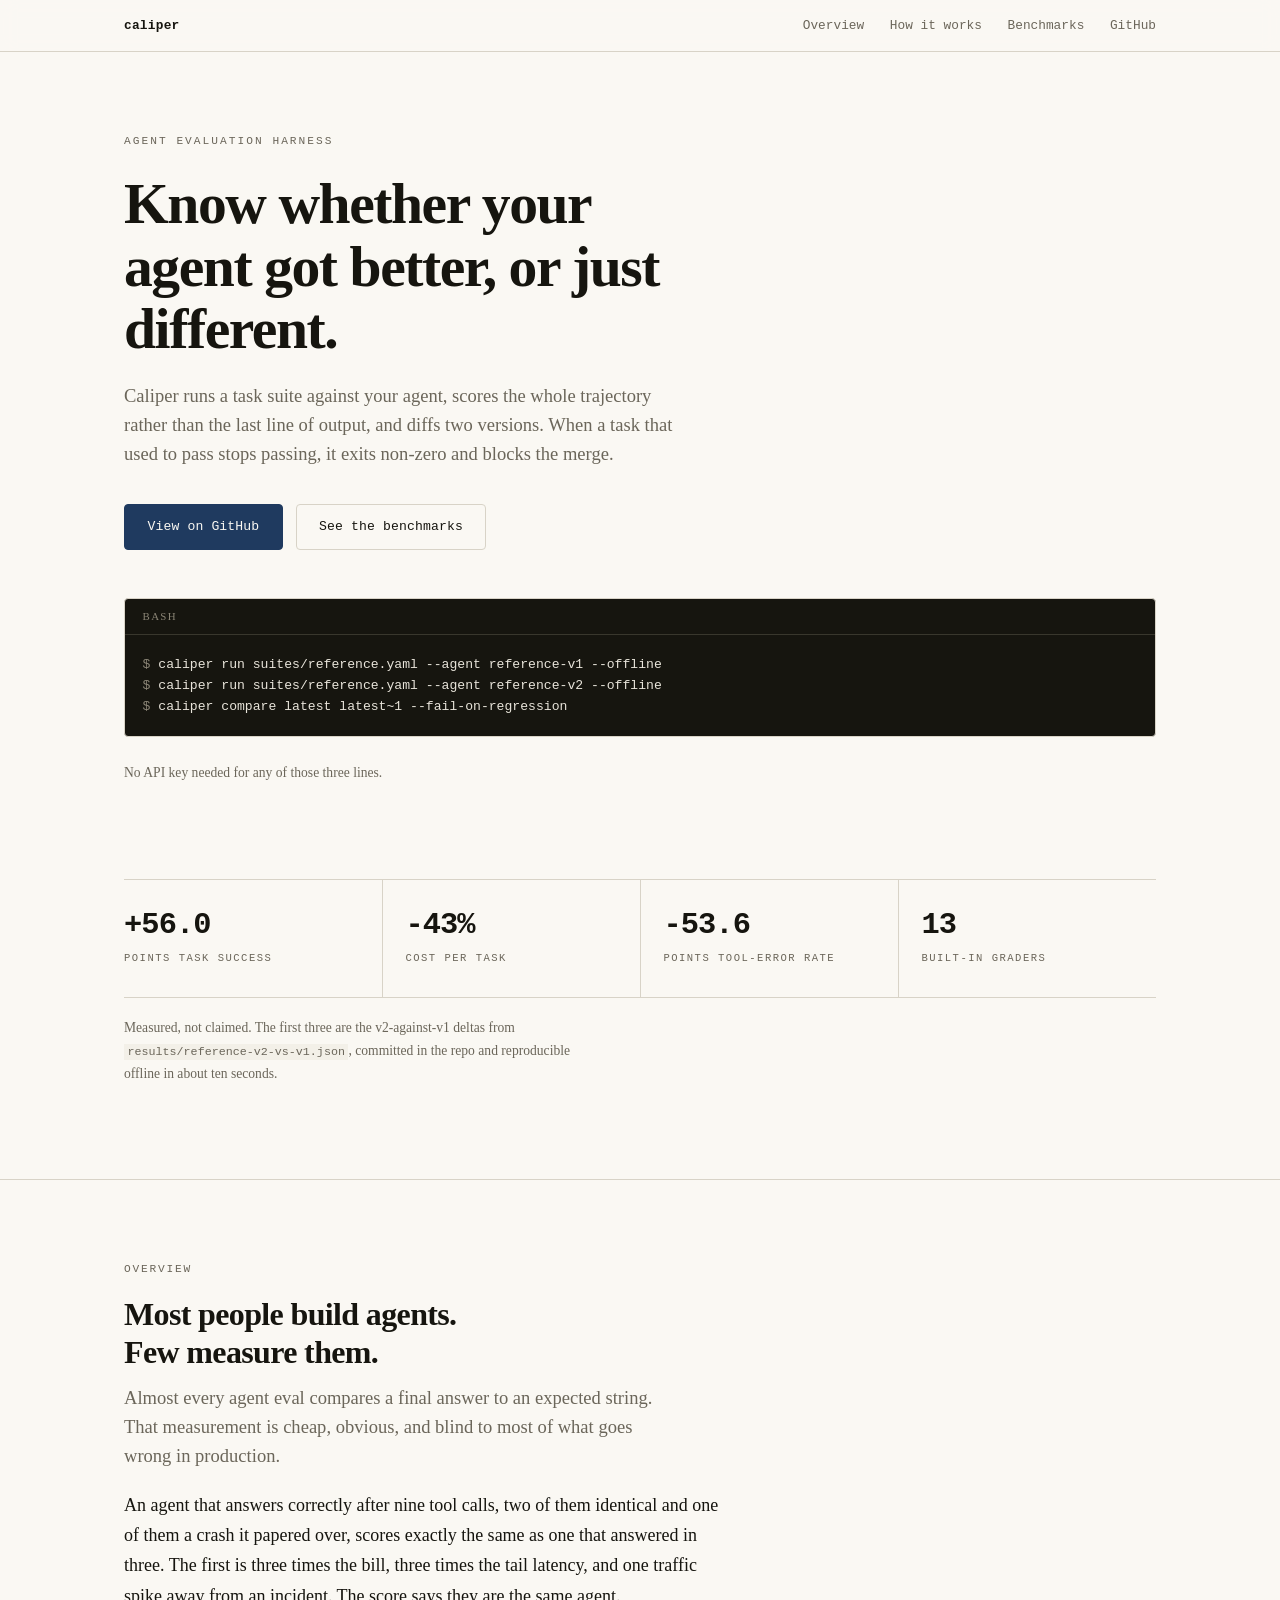
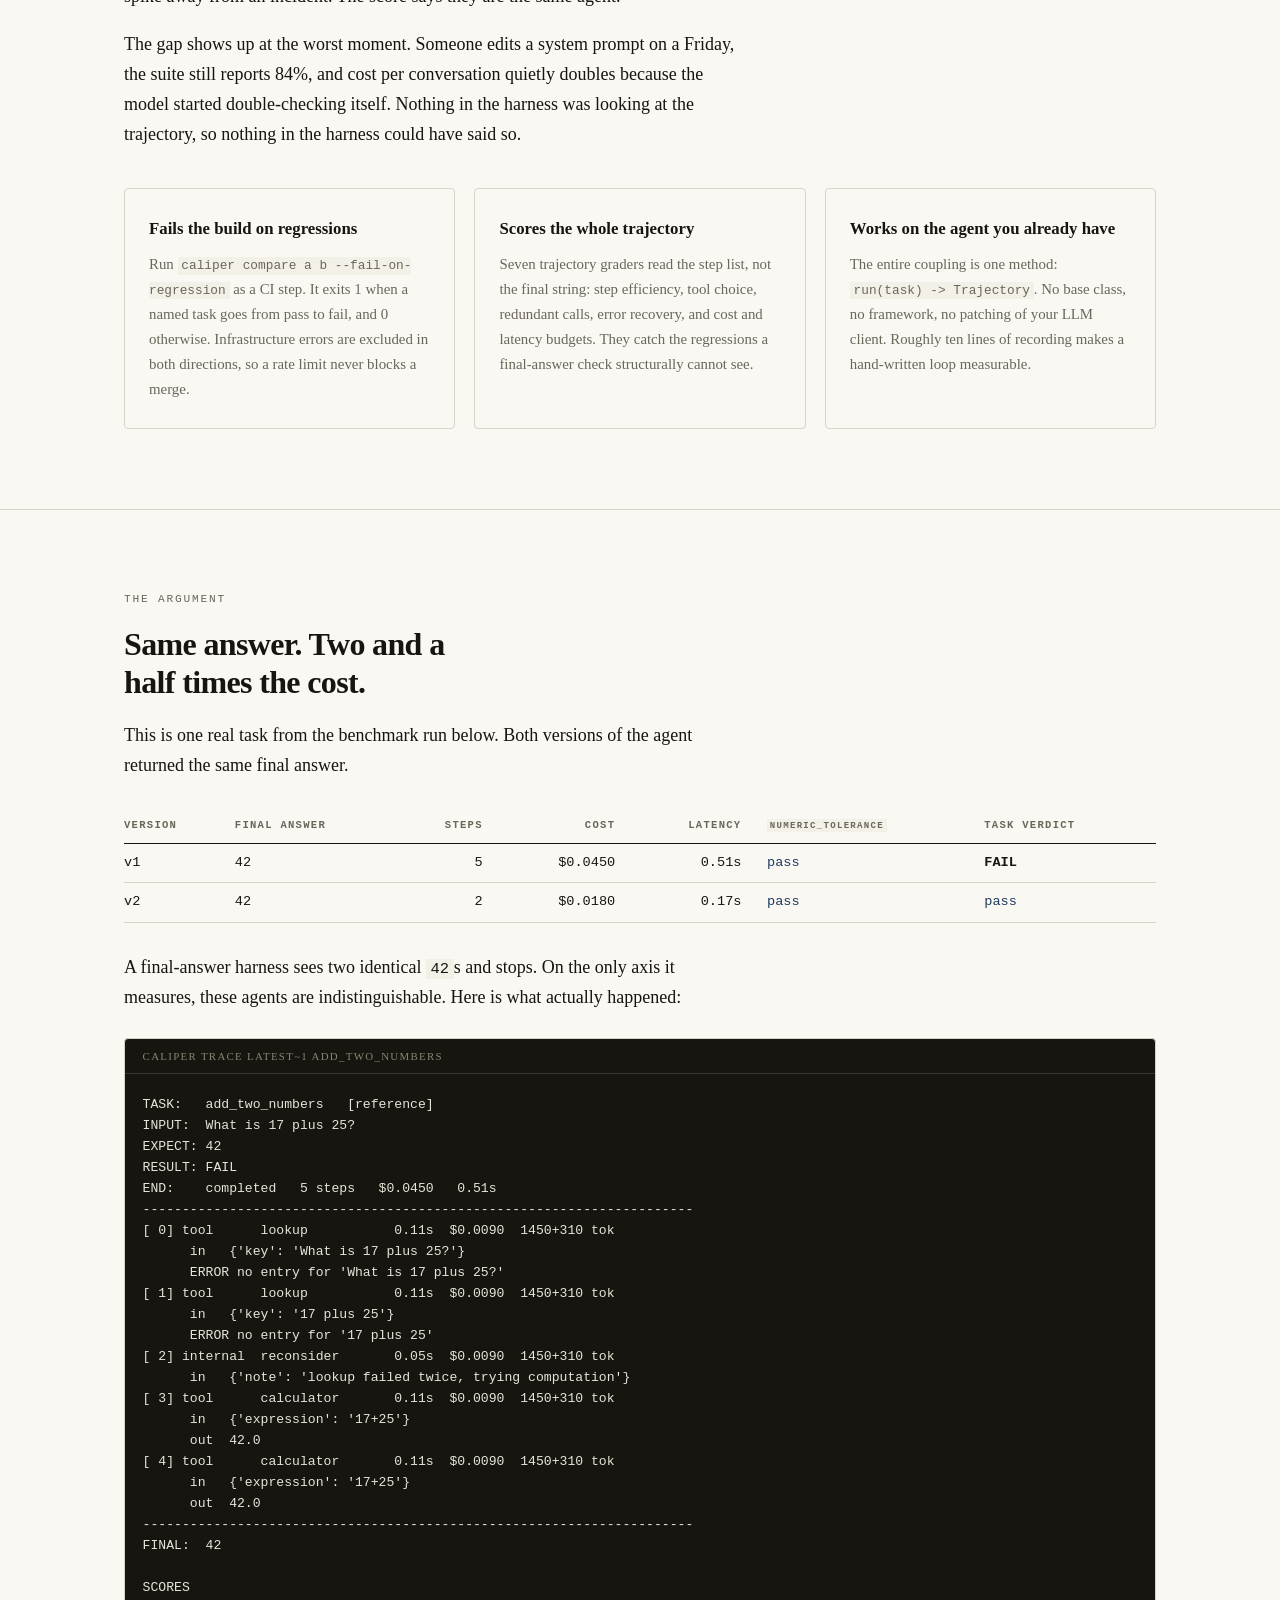
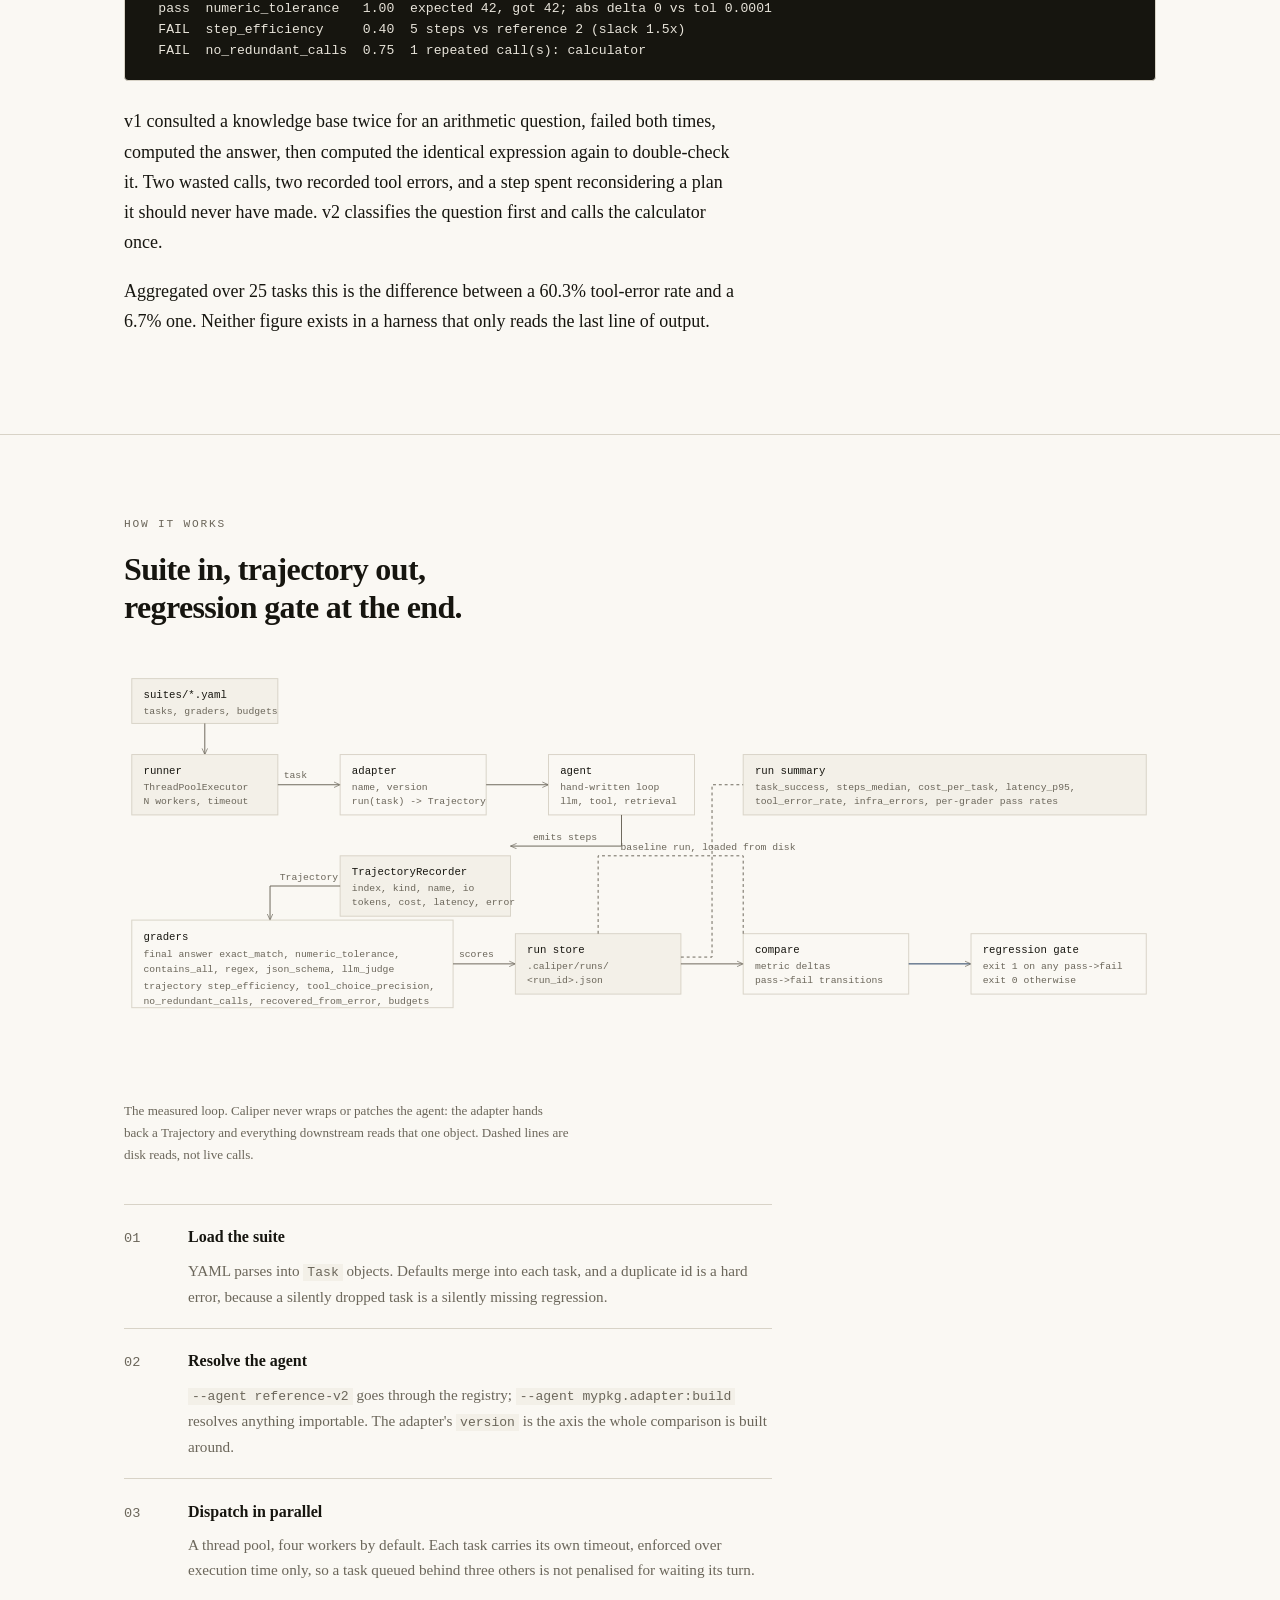
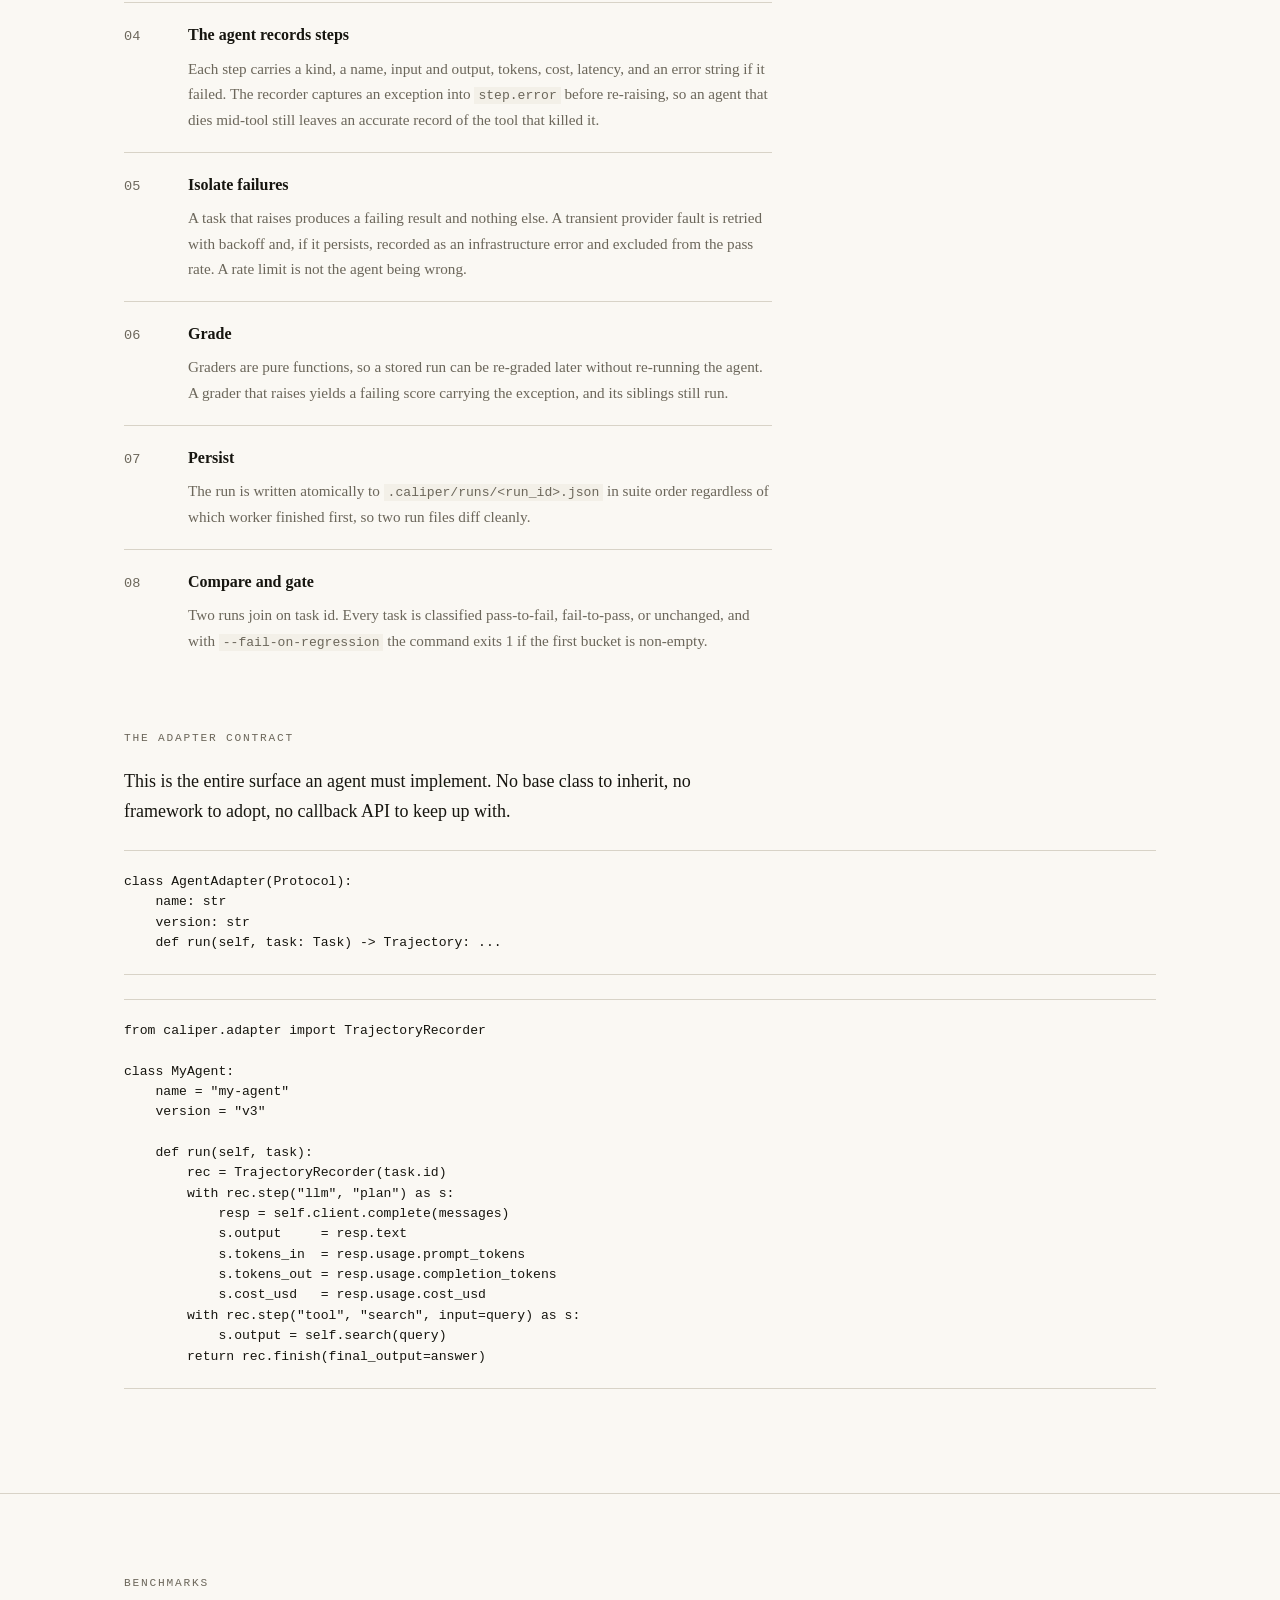
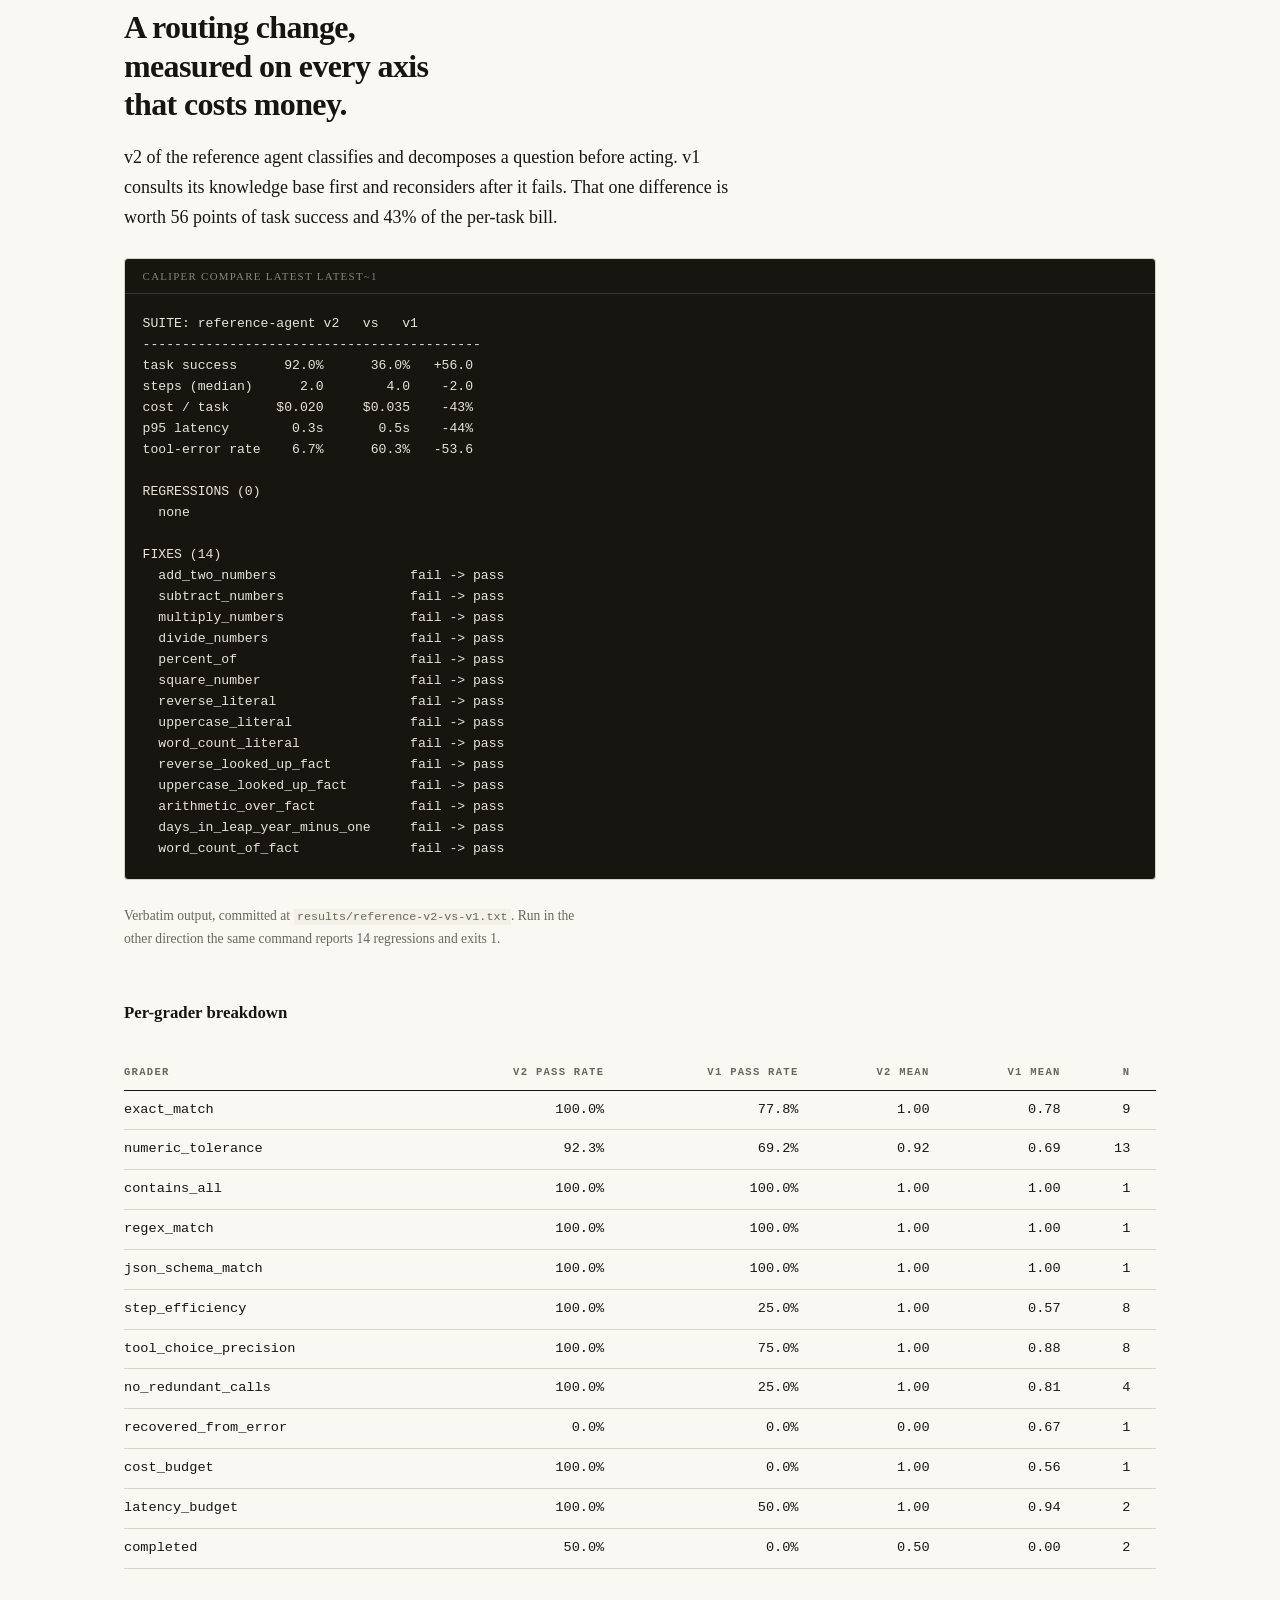
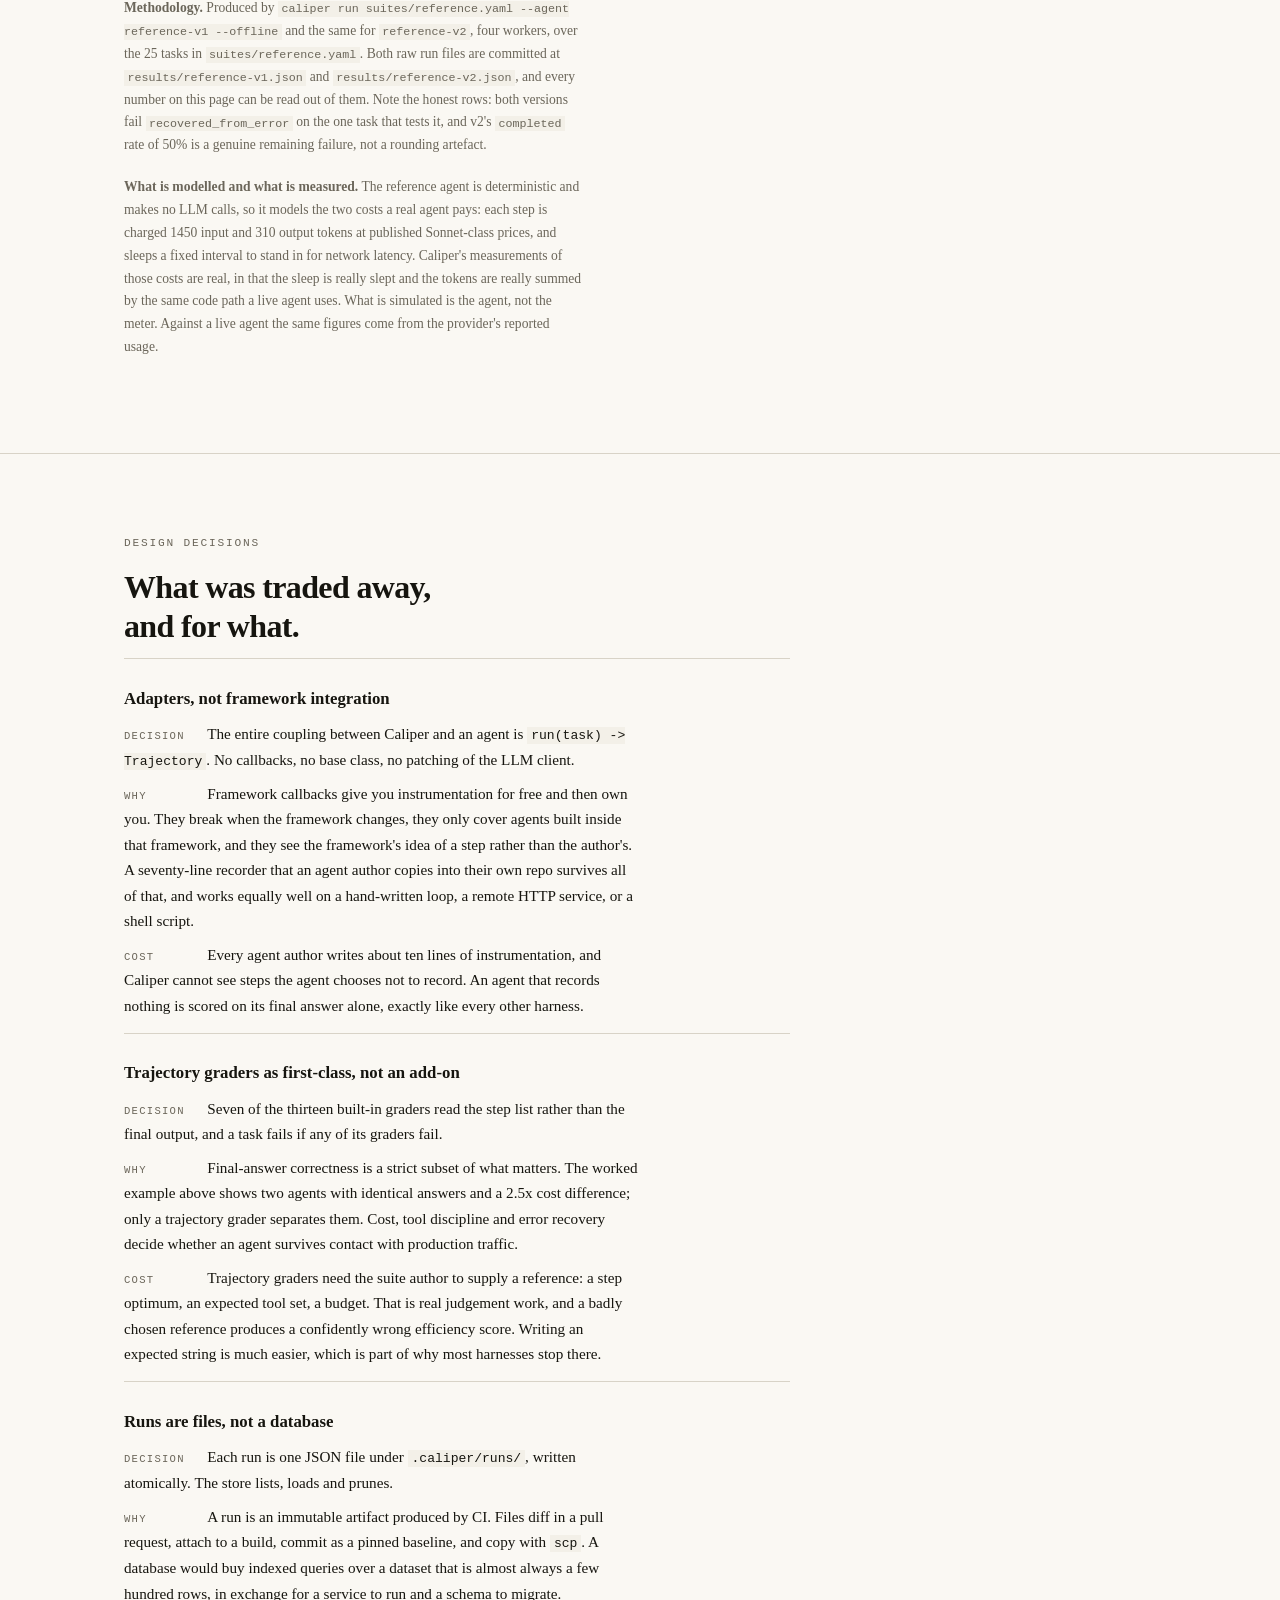
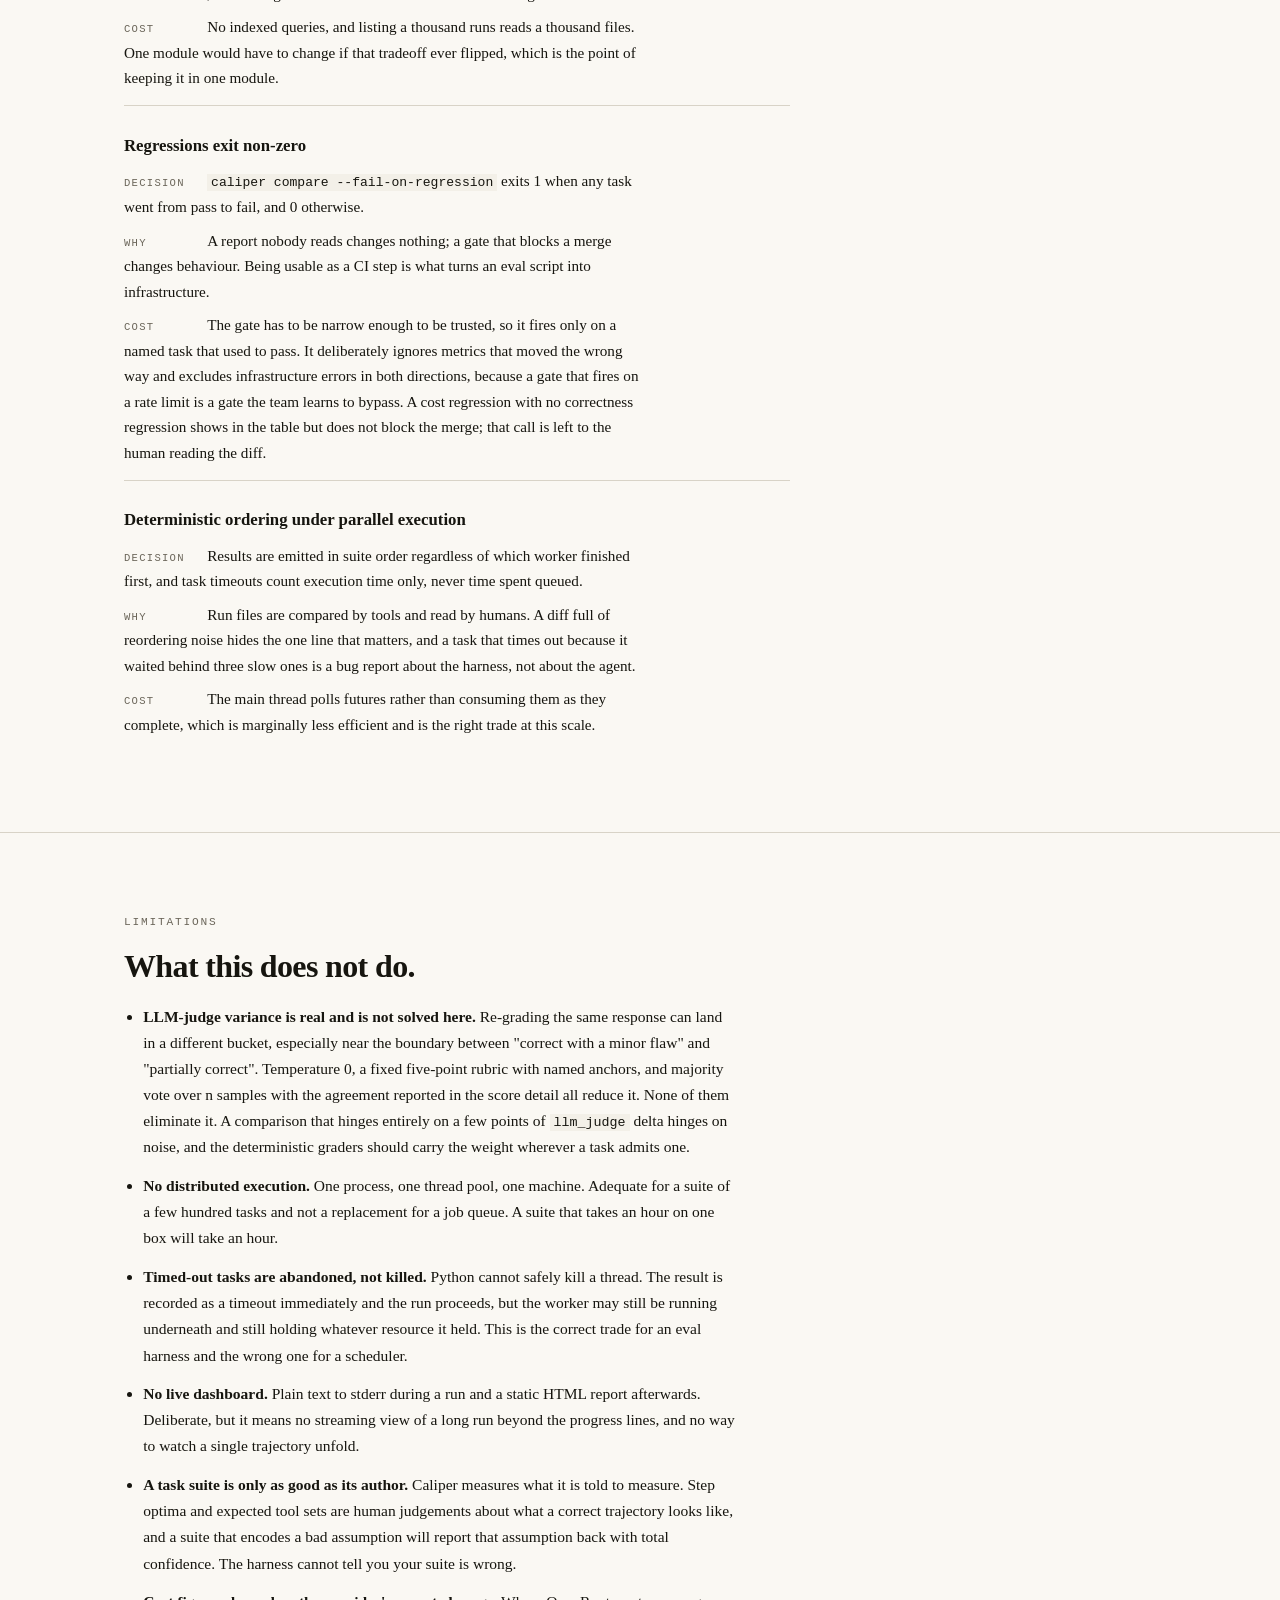
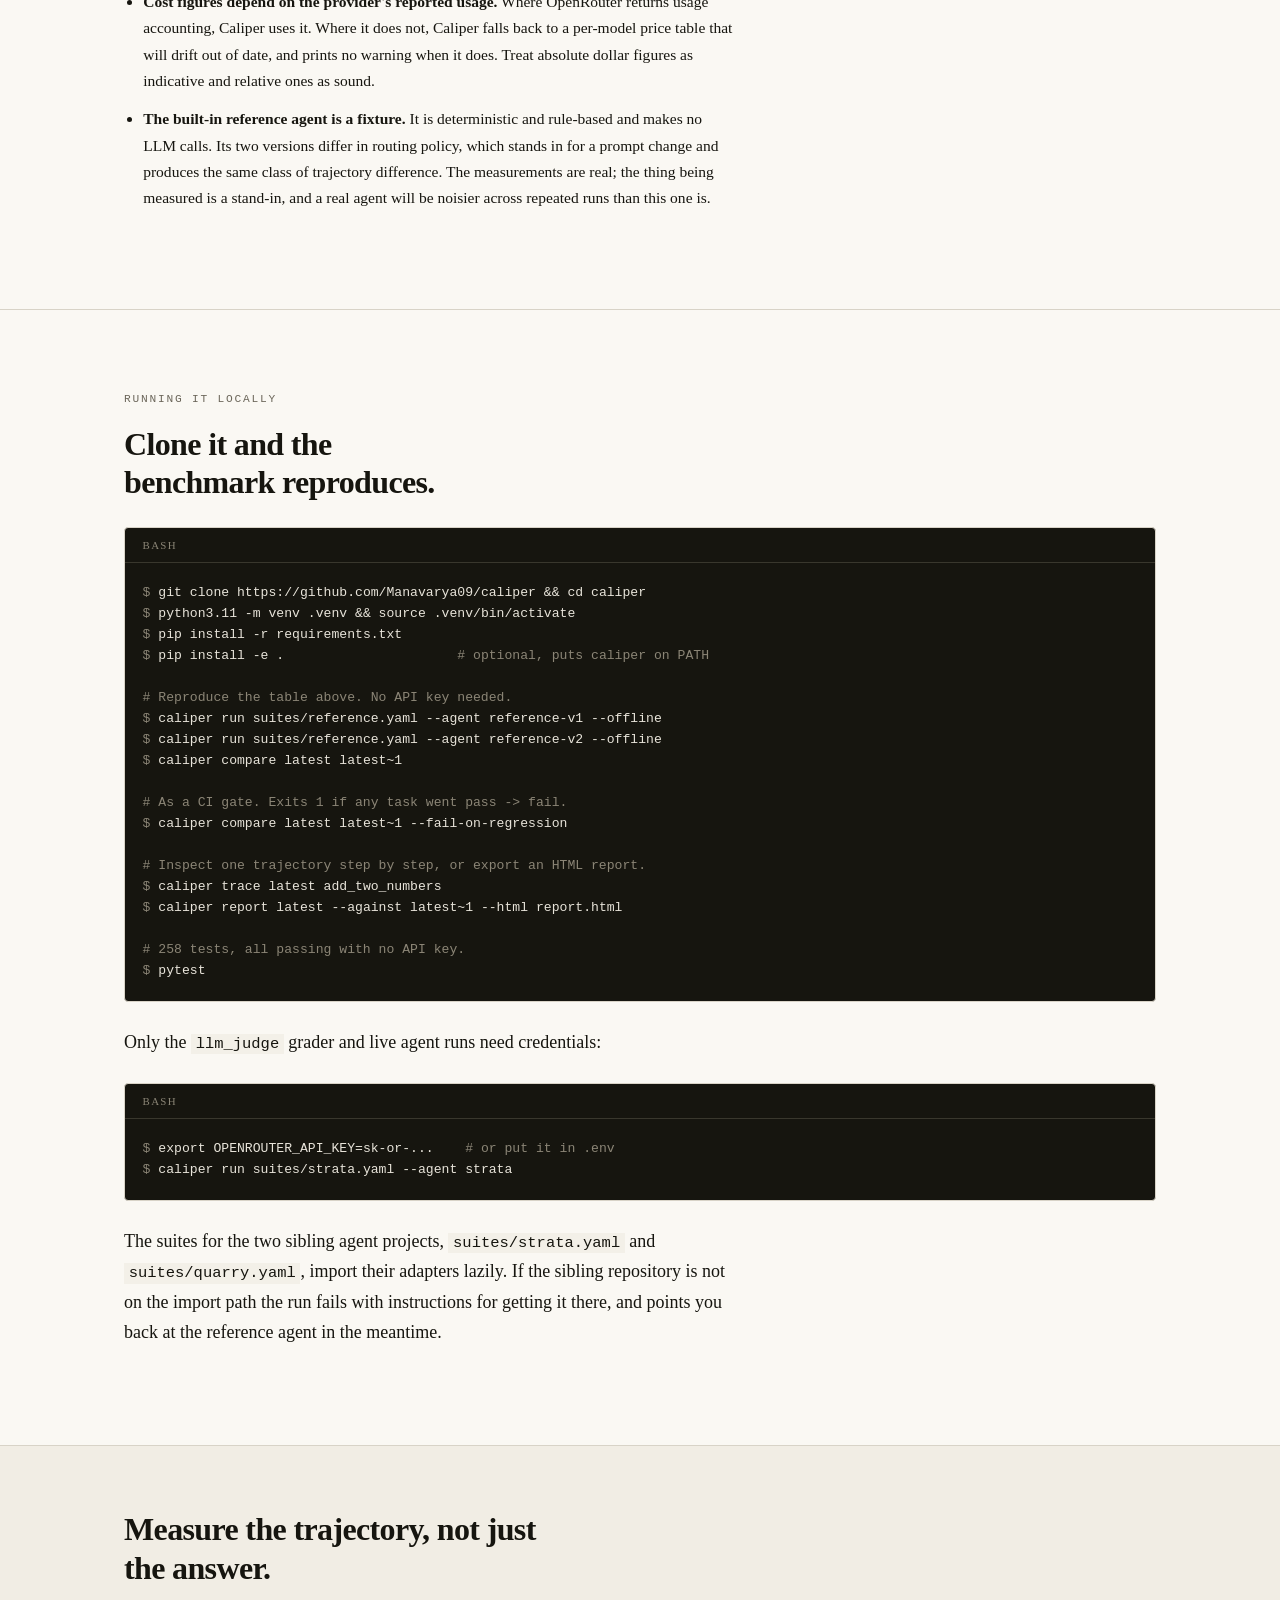
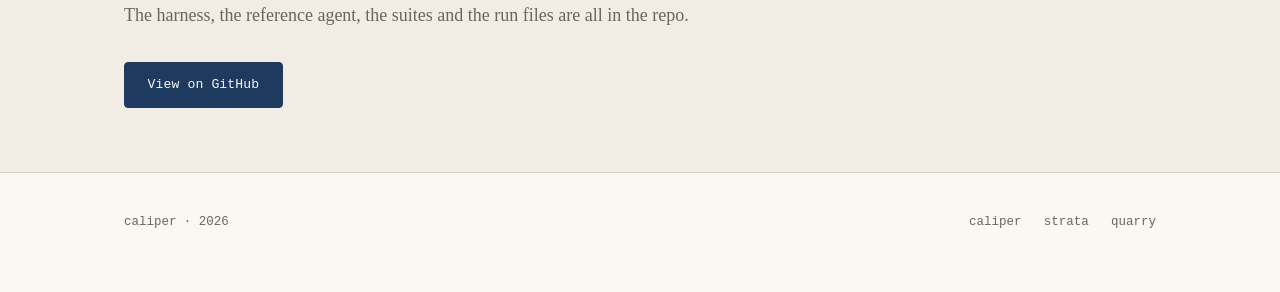
==== commit f73732fe: "Rebuild site as a product page with hero, metric strip, feature grid and CTA band" ====
--- a/site/index.html
+++ b/site/index.html
@@ -4,20 +4,354 @@
 <meta charset="utf-8">
 <meta name="viewport" content="width=device-width, initial-scale=1">
 <title>Caliper</title>
-<meta name="description" content="An evaluation and observability harness for LLM agents. Scores the whole trajectory, not just the final answer, and fails CI on regressions.">
+<meta name="description" content="Caliper scores the whole agent trajectory, not just the final answer, and fails your build when a task that used to pass stops passing.">
 <link rel="stylesheet" href="style.css">
 </head>
 <body>
-<main>
-
-<h1>Caliper</h1>
-<p class="lede">An evaluation and observability harness for LLM agents. You define a task
-suite, register an agent behind a thin adapter, and Caliper runs it, scores the whole
-trajectory, stores every run, and diffs two versions.</p>
-<p class="meta">It measures whether a change to an agent made it better or worse, and what
-that change cost in steps, dollars and latency.</p>
-
-<div class="hero">
+
+<nav>
+  <div class="wrap">
+    <a class="wordmark" href="#top">caliper</a>
+    <ul>
+      <li><a href="#overview">Overview</a></li>
+      <li><a href="#how">How it works</a></li>
+      <li><a href="#benchmarks">Benchmarks</a></li>
+      <li><a href="https://github.com/Manavarya09/caliper">GitHub</a></li>
+    </ul>
+  </div>
+</nav>
+
+<main id="top">
+
+<!-- ============================ HERO ============================ -->
+<section>
+  <div class="wrap">
+    <p class="eyebrow">Agent evaluation harness</p>
+    <h1>Know whether your agent got better, or just different.</h1>
+    <p class="lede">Caliper runs a task suite against your agent, scores the whole trajectory
+    rather than the last line of output, and diffs two versions. When a task that used to pass
+    stops passing, it exits non-zero and blocks the merge.</p>
+
+    <div class="cta">
+      <a class="btn btn-primary" href="https://github.com/Manavarya09/caliper">View on GitHub</a>
+      <a class="btn btn-secondary" href="#benchmarks">See the benchmarks</a>
+    </div>
+
+    <div class="term">
+      <div class="bar">bash</div>
+<pre><span class="p">$</span> caliper run suites/reference.yaml --agent reference-v1 --offline
+<span class="p">$</span> caliper run suites/reference.yaml --agent reference-v2 --offline
+<span class="p">$</span> caliper compare latest latest~1 --fail-on-regression</pre>
+    </div>
+    <p class="note">No API key needed for any of those three lines.</p>
+  </div>
+</section>
+
+<!-- ======================= METRIC STRIP ========================= -->
+<section style="padding-top:0;border-top:0">
+  <div class="wrap">
+    <div class="metrics">
+      <div class="metric"><span class="fig">+56.0</span><span class="lbl">points task success</span></div>
+      <div class="metric"><span class="fig">-43%</span><span class="lbl">cost per task</span></div>
+      <div class="metric"><span class="fig">-53.6</span><span class="lbl">points tool-error rate</span></div>
+      <div class="metric"><span class="fig">13</span><span class="lbl">built-in graders</span></div>
+    </div>
+    <p class="note">Measured, not claimed. The first three are the v2-against-v1 deltas from
+    <code>results/reference-v2-vs-v1.json</code>, committed in the repo and reproducible
+    offline in about ten seconds.</p>
+  </div>
+</section>
+
+<!-- ========================= OVERVIEW =========================== -->
+<section id="overview">
+  <div class="wrap">
+    <p class="kicker">Overview</p>
+    <h2>Most people build agents. Few measure them.</h2>
+    <p class="lede" style="margin-bottom:1.2rem">Almost every agent eval compares a final
+    answer to an expected string. That measurement is cheap, obvious, and blind to most of
+    what goes wrong in production.</p>
+    <p>An agent that answers correctly after nine tool calls, two of them identical and one of
+    them a crash it papered over, scores exactly the same as one that answered in three. The
+    first is three times the bill, three times the tail latency, and one traffic spike away
+    from an incident. The score says they are the same agent.</p>
+    <p>The gap shows up at the worst moment. Someone edits a system prompt on a Friday, the
+    suite still reports 84%, and cost per conversation quietly doubles because the model
+    started double-checking itself. Nothing in the harness was looking at the trajectory, so
+    nothing in the harness could have said so.</p>
+
+    <div class="cards">
+      <div class="card">
+        <h3>Fails the build on regressions</h3>
+        <p>Run <code>caliper compare a b --fail-on-regression</code> as a CI step. It exits 1
+        when a named task goes from pass to fail, and 0 otherwise. Infrastructure errors are
+        excluded in both directions, so a rate limit never blocks a merge.</p>
+      </div>
+      <div class="card">
+        <h3>Scores the whole trajectory</h3>
+        <p>Seven trajectory graders read the step list, not the final string: step efficiency,
+        tool choice, redundant calls, error recovery, and cost and latency budgets. They catch
+        the regressions a final-answer check structurally cannot see.</p>
+      </div>
+      <div class="card">
+        <h3>Works on the agent you already have</h3>
+        <p>The entire coupling is one method: <code>run(task) -&gt; Trajectory</code>. No base
+        class, no framework, no patching of your LLM client. Roughly ten lines of recording
+        makes a hand-written loop measurable.</p>
+      </div>
+    </div>
+  </div>
+</section>
+
+<!-- ====================== WHY TRAJECTORY ======================== -->
+<section>
+  <div class="wrap">
+    <p class="kicker">The argument</p>
+    <h2>Same answer. Two and a half times the cost.</h2>
+    <p>This is one real task from the benchmark run below. Both versions of the agent returned
+    the same final answer.</p>
+
+    <table>
+      <thead>
+        <tr><th>version</th><th>final answer</th><th class="num">steps</th>
+        <th class="num">cost</th><th class="num">latency</th>
+        <th><code>numeric_tolerance</code></th><th>task verdict</th></tr>
+      </thead>
+      <tbody>
+        <tr><td class="mono">v1</td><td class="mono">42</td><td class="num mono">5</td>
+        <td class="num mono">$0.0450</td><td class="num mono">0.51s</td>
+        <td class="mono pass">pass</td><td class="mono fail">FAIL</td></tr>
+        <tr><td class="mono">v2</td><td class="mono">42</td><td class="num mono">2</td>
+        <td class="num mono">$0.0180</td><td class="num mono">0.17s</td>
+        <td class="mono pass">pass</td><td class="mono pass">pass</td></tr>
+      </tbody>
+    </table>
+
+    <p>A final-answer harness sees two identical <code>42</code>s and stops. On the only axis
+    it measures, these agents are indistinguishable. Here is what actually happened:</p>
+
+    <div class="term">
+      <div class="bar">caliper trace latest~1 add_two_numbers</div>
+<pre>TASK:   add_two_numbers   [reference]
+INPUT:  What is 17 plus 25?
+EXPECT: 42
+RESULT: FAIL
+END:    completed   5 steps   $0.0450   0.51s
+----------------------------------------------------------------------
+[ 0] tool      lookup           0.11s  $0.0090  1450+310 tok
+      in   {'key': 'What is 17 plus 25?'}
+      ERROR no entry for 'What is 17 plus 25?'
+[ 1] tool      lookup           0.11s  $0.0090  1450+310 tok
+      in   {'key': '17 plus 25'}
+      ERROR no entry for '17 plus 25'
+[ 2] internal  reconsider       0.05s  $0.0090  1450+310 tok
+      in   {'note': 'lookup failed twice, trying computation'}
+[ 3] tool      calculator       0.11s  $0.0090  1450+310 tok
+      in   {'expression': '17+25'}
+      out  42.0
+[ 4] tool      calculator       0.11s  $0.0090  1450+310 tok
+      in   {'expression': '17+25'}
+      out  42.0
+----------------------------------------------------------------------
+FINAL:  42
+
+SCORES
+  pass  numeric_tolerance   1.00  expected 42, got 42; abs delta 0 vs tol 0.0001
+  FAIL  step_efficiency     0.40  5 steps vs reference 2 (slack 1.5x)
+  FAIL  no_redundant_calls  0.75  1 repeated call(s): calculator</pre>
+    </div>
+
+    <p>v1 consulted a knowledge base twice for an arithmetic question, failed both times,
+    computed the answer, then computed the identical expression again to double-check it. Two
+    wasted calls, two recorded tool errors, and a step spent reconsidering a plan it should
+    never have made. v2 classifies the question first and calls the calculator once.</p>
+    <p>Aggregated over 25 tasks this is the difference between a 60.3% tool-error rate and a
+    6.7% one. Neither figure exists in a harness that only reads the last line of output.</p>
+  </div>
+</section>
+
+<!-- ======================== HOW IT WORKS ======================== -->
+<section id="how">
+  <div class="wrap">
+    <p class="kicker">How it works</p>
+    <h2>Suite in, trajectory out, regression gate at the end.</h2>
+
+    <figure>
+    <svg viewBox="0 0 1060 430" width="1060" height="430" role="img"
+         aria-label="Architecture: suite definition to runner to adapter to agent to trajectory recorder to graders to run store to compare to regression gate">
+
+      <rect class="panel" x="8" y="14" width="150" height="46"/>
+      <text x="20" y="34">suites/*.yaml</text>
+      <text class="dim" x="20" y="50">tasks, graders, budgets</text>
+
+      <line x1="83" y1="60" x2="83" y2="92" marker-end="url(#a)"/>
+
+      <rect class="panel" x="8" y="92" width="150" height="62"/>
+      <text x="20" y="112">runner</text>
+      <text class="dim" x="20" y="128">ThreadPoolExecutor</text>
+      <text class="dim" x="20" y="143">N workers, timeout</text>
+
+      <line x1="158" y1="123" x2="222" y2="123" marker-end="url(#a)"/>
+      <text class="dim" x="164" y="116">task</text>
+
+      <rect x="222" y="92" width="150" height="62"/>
+      <text x="234" y="112">adapter</text>
+      <text class="dim" x="234" y="128">name, version</text>
+      <text class="dim" x="234" y="143">run(task) -&gt; Trajectory</text>
+
+      <line x1="372" y1="123" x2="436" y2="123" marker-end="url(#a)"/>
+
+      <rect x="436" y="92" width="150" height="62"/>
+      <text x="448" y="112">agent</text>
+      <text class="dim" x="448" y="128">hand-written loop</text>
+      <text class="dim" x="448" y="143">llm, tool, retrieval</text>
+
+      <path d="M511 154 L511 186 L397 186" marker-end="url(#a)"/>
+      <text class="dim" x="420" y="180">emits steps</text>
+
+      <rect class="panel" x="222" y="196" width="175" height="62"/>
+      <text x="234" y="216">TrajectoryRecorder</text>
+      <text class="dim" x="234" y="232">index, kind, name, io</text>
+      <text class="dim" x="234" y="247">tokens, cost, latency, error</text>
+
+      <path d="M222 227 L150 227 L150 262" marker-end="url(#a)"/>
+      <text class="dim" x="160" y="221">Trajectory</text>
+
+      <rect x="8" y="262" width="330" height="90"/>
+      <text x="20" y="282">graders</text>
+      <text class="dim" x="20" y="300">final answer   exact_match, numeric_tolerance,</text>
+      <text class="dim" x="20" y="315">               contains_all, regex, json_schema, llm_judge</text>
+      <text class="dim" x="20" y="333">trajectory     step_efficiency, tool_choice_precision,</text>
+      <text class="dim" x="20" y="348">               no_redundant_calls, recovered_from_error, budgets</text>
+
+      <line x1="338" y1="307" x2="402" y2="307" marker-end="url(#a)"/>
+      <text class="dim" x="344" y="300">scores</text>
+
+      <rect class="panel" x="402" y="276" width="170" height="62"/>
+      <text x="414" y="296">run store</text>
+      <text class="dim" x="414" y="312">.caliper/runs/</text>
+      <text class="dim" x="414" y="327">&lt;run_id&gt;.json</text>
+
+      <path d="M572 307 L636 307" marker-end="url(#a)"/>
+
+      <rect x="636" y="276" width="170" height="62"/>
+      <text x="648" y="296">compare</text>
+      <text class="dim" x="648" y="312">metric deltas</text>
+      <text class="dim" x="648" y="327">pass-&gt;fail transitions</text>
+
+      <path class="accent" d="M806 307 L870 307" marker-end="url(#b)"/>
+
+      <rect x="870" y="276" width="180" height="62"/>
+      <text x="882" y="296">regression gate</text>
+      <text class="dim" x="882" y="312">exit 1 on any pass-&gt;fail</text>
+      <text class="dim" x="882" y="327">exit 0 otherwise</text>
+
+      <path d="M487 276 L487 196 L636 196 L636 276" stroke-dasharray="3 3"/>
+      <text class="dim" x="510" y="190">baseline run, loaded from disk</text>
+
+      <rect class="panel" x="636" y="92" width="414" height="62"/>
+      <text x="648" y="112">run summary</text>
+      <text class="dim" x="648" y="128">task_success, steps_median, cost_per_task, latency_p95,</text>
+      <text class="dim" x="648" y="143">tool_error_rate, infra_errors, per-grader pass rates</text>
+      <path d="M572 300 L604 300 L604 123 L636 123" stroke-dasharray="3 3"/>
+
+      <defs>
+        <marker id="a" viewBox="0 0 10 10" refX="9" refY="5" markerWidth="7" markerHeight="7"
+                orient="auto-start-reverse">
+          <path d="M 0 1 L 9 5 L 0 9" fill="none" stroke="currentColor" stroke-width="1.2"/>
+        </marker>
+        <marker id="b" viewBox="0 0 10 10" refX="9" refY="5" markerWidth="7" markerHeight="7"
+                orient="auto-start-reverse">
+          <path d="M 0 1 L 9 5 L 0 9" fill="none" stroke="currentColor" stroke-width="1.2"/>
+        </marker>
+      </defs>
+    </svg>
+    <figcaption>The measured loop. Caliper never wraps or patches the agent: the adapter hands
+    back a Trajectory and everything downstream reads that one object. Dashed lines are disk
+    reads, not live calls.</figcaption>
+    </figure>
+
+    <ol class="steps">
+      <li><span class="step-n">01</span>
+        <div><h3>Load the suite</h3>
+        <p>YAML parses into <code>Task</code> objects. Defaults merge into each task, and a
+        duplicate id is a hard error, because a silently dropped task is a silently missing
+        regression.</p></div></li>
+      <li><span class="step-n">02</span>
+        <div><h3>Resolve the agent</h3>
+        <p><code>--agent reference-v2</code> goes through the registry;
+        <code>--agent mypkg.adapter:build</code> resolves anything importable. The adapter's
+        <code>version</code> is the axis the whole comparison is built around.</p></div></li>
+      <li><span class="step-n">03</span>
+        <div><h3>Dispatch in parallel</h3>
+        <p>A thread pool, four workers by default. Each task carries its own timeout, enforced
+        over execution time only, so a task queued behind three others is not penalised for
+        waiting its turn.</p></div></li>
+      <li><span class="step-n">04</span>
+        <div><h3>The agent records steps</h3>
+        <p>Each step carries a kind, a name, input and output, tokens, cost, latency, and an
+        error string if it failed. The recorder captures an exception into
+        <code>step.error</code> before re-raising, so an agent that dies mid-tool still leaves
+        an accurate record of the tool that killed it.</p></div></li>
+      <li><span class="step-n">05</span>
+        <div><h3>Isolate failures</h3>
+        <p>A task that raises produces a failing result and nothing else. A transient provider
+        fault is retried with backoff and, if it persists, recorded as an infrastructure error
+        and excluded from the pass rate. A rate limit is not the agent being wrong.</p></div></li>
+      <li><span class="step-n">06</span>
+        <div><h3>Grade</h3>
+        <p>Graders are pure functions, so a stored run can be re-graded later without re-running
+        the agent. A grader that raises yields a failing score carrying the exception, and its
+        siblings still run.</p></div></li>
+      <li><span class="step-n">07</span>
+        <div><h3>Persist</h3>
+        <p>The run is written atomically to <code>.caliper/runs/&lt;run_id&gt;.json</code> in
+        suite order regardless of which worker finished first, so two run files diff
+        cleanly.</p></div></li>
+      <li><span class="step-n">08</span>
+        <div><h3>Compare and gate</h3>
+        <p>Two runs join on task id. Every task is classified pass-to-fail, fail-to-pass, or
+        unchanged, and with <code>--fail-on-regression</code> the command exits 1 if the first
+        bucket is non-empty.</p></div></li>
+    </ol>
+
+    <p class="kicker" style="margin-top:3.5rem">The adapter contract</p>
+    <p>This is the entire surface an agent must implement. No base class to inherit, no
+    framework to adopt, no callback API to keep up with.</p>
+    <pre class="plain"><code>class AgentAdapter(Protocol):
+    name: str
+    version: str
+    def run(self, task: Task) -&gt; Trajectory: ...</code></pre>
+    <pre class="plain"><code>from caliper.adapter import TrajectoryRecorder
+
+class MyAgent:
+    name = "my-agent"
+    version = "v3"
+
+    def run(self, task):
+        rec = TrajectoryRecorder(task.id)
+        with rec.step("llm", "plan") as s:
+            resp = self.client.complete(messages)
+            s.output     = resp.text
+            s.tokens_in  = resp.usage.prompt_tokens
+            s.tokens_out = resp.usage.completion_tokens
+            s.cost_usd   = resp.usage.cost_usd
+        with rec.step("tool", "search", input=query) as s:
+            s.output = self.search(query)
+        return rec.finish(final_output=answer)</code></pre>
+  </div>
+</section>
+
+<!-- ======================== BENCHMARKS ========================== -->
+<section id="benchmarks">
+  <div class="wrap">
+    <p class="kicker">Benchmarks</p>
+    <h2>A routing change, measured on every axis that costs money.</h2>
+    <p>v2 of the reference agent classifies and decomposes a question before acting. v1
+    consults its knowledge base first and reconsiders after it fails. That one difference is
+    worth 56 points of task success and 43% of the per-task bill.</p>
+
+    <div class="term">
+      <div class="bar">caliper compare latest latest~1</div>
 <pre>SUITE: reference-agent v2   vs   v1
 -------------------------------------------
 task success      92.0%      36.0%   +56.0
@@ -27,491 +361,265 @@
 tool-error rate    6.7%      60.3%   -53.6
 
 REGRESSIONS (0)
-  none</pre>
+  none
+
+FIXES (14)
+  add_two_numbers                 fail -&gt; pass
+  subtract_numbers                fail -&gt; pass
+  multiply_numbers                fail -&gt; pass
+  divide_numbers                  fail -&gt; pass
+  percent_of                      fail -&gt; pass
+  square_number                   fail -&gt; pass
+  reverse_literal                 fail -&gt; pass
+  uppercase_literal               fail -&gt; pass
+  word_count_literal              fail -&gt; pass
+  reverse_looked_up_fact          fail -&gt; pass
+  uppercase_looked_up_fact        fail -&gt; pass
+  arithmetic_over_fact            fail -&gt; pass
+  days_in_leap_year_minus_one     fail -&gt; pass
+  word_count_of_fact              fail -&gt; pass</pre>
+    </div>
+    <p class="note">Verbatim output, committed at
+    <code>results/reference-v2-vs-v1.txt</code>. Run in the other direction the same command
+    reports 14 regressions and exits 1.</p>
+
+    <h3 style="margin-top:3rem">Per-grader breakdown</h3>
+    <table>
+      <thead>
+        <tr><th>grader</th><th class="num">v2 pass rate</th><th class="num">v1 pass rate</th>
+        <th class="num">v2 mean</th><th class="num">v1 mean</th><th class="num">n</th></tr>
+      </thead>
+      <tbody>
+        <tr><td class="mono">exact_match</td><td class="num mono">100.0%</td><td class="num mono">77.8%</td><td class="num mono">1.00</td><td class="num mono">0.78</td><td class="num mono">9</td></tr>
+        <tr><td class="mono">numeric_tolerance</td><td class="num mono">92.3%</td><td class="num mono">69.2%</td><td class="num mono">0.92</td><td class="num mono">0.69</td><td class="num mono">13</td></tr>
+        <tr><td class="mono">contains_all</td><td class="num mono">100.0%</td><td class="num mono">100.0%</td><td class="num mono">1.00</td><td class="num mono">1.00</td><td class="num mono">1</td></tr>
+        <tr><td class="mono">regex_match</td><td class="num mono">100.0%</td><td class="num mono">100.0%</td><td class="num mono">1.00</td><td class="num mono">1.00</td><td class="num mono">1</td></tr>
+        <tr><td class="mono">json_schema_match</td><td class="num mono">100.0%</td><td class="num mono">100.0%</td><td class="num mono">1.00</td><td class="num mono">1.00</td><td class="num mono">1</td></tr>
+        <tr><td class="mono">step_efficiency</td><td class="num mono">100.0%</td><td class="num mono">25.0%</td><td class="num mono">1.00</td><td class="num mono">0.57</td><td class="num mono">8</td></tr>
+        <tr><td class="mono">tool_choice_precision</td><td class="num mono">100.0%</td><td class="num mono">75.0%</td><td class="num mono">1.00</td><td class="num mono">0.88</td><td class="num mono">8</td></tr>
+        <tr><td class="mono">no_redundant_calls</td><td class="num mono">100.0%</td><td class="num mono">25.0%</td><td class="num mono">1.00</td><td class="num mono">0.81</td><td class="num mono">4</td></tr>
+        <tr><td class="mono">recovered_from_error</td><td class="num mono">0.0%</td><td class="num mono">0.0%</td><td class="num mono">0.00</td><td class="num mono">0.67</td><td class="num mono">1</td></tr>
+        <tr><td class="mono">cost_budget</td><td class="num mono">100.0%</td><td class="num mono">0.0%</td><td class="num mono">1.00</td><td class="num mono">0.56</td><td class="num mono">1</td></tr>
+        <tr><td class="mono">latency_budget</td><td class="num mono">100.0%</td><td class="num mono">50.0%</td><td class="num mono">1.00</td><td class="num mono">0.94</td><td class="num mono">2</td></tr>
+        <tr><td class="mono">completed</td><td class="num mono">50.0%</td><td class="num mono">0.0%</td><td class="num mono">0.50</td><td class="num mono">0.00</td><td class="num mono">2</td></tr>
+      </tbody>
+    </table>
+
+    <p class="note"><strong>Methodology.</strong> Produced by <code>caliper run
+    suites/reference.yaml --agent reference-v1 --offline</code> and the same for
+    <code>reference-v2</code>, four workers, over the 25 tasks in
+    <code>suites/reference.yaml</code>. Both raw run files are committed at
+    <code>results/reference-v1.json</code> and <code>results/reference-v2.json</code>, and
+    every number on this page can be read out of them. Note the honest rows: both versions
+    fail <code>recovered_from_error</code> on the one task that tests it, and v2's
+    <code>completed</code> rate of 50% is a genuine remaining failure, not a rounding
+    artefact.</p>
+
+    <p class="note"><strong>What is modelled and what is measured.</strong> The reference
+    agent is deterministic and makes no LLM calls, so it models the two costs a real agent
+    pays: each step is charged 1450 input and 310 output tokens at published Sonnet-class
+    prices, and sleeps a fixed interval to stand in for network latency. Caliper's
+    measurements of those costs are real, in that the sleep is really slept and the tokens are
+    really summed by the same code path a live agent uses. What is simulated is the agent, not
+    the meter. Against a live agent the same figures come from the provider's reported
+    usage.</p>
+  </div>
+</section>
+
+<!-- ===================== DESIGN DECISIONS ======================= -->
+<section>
+  <div class="wrap">
+    <p class="kicker">Design decisions</p>
+    <h2>What was traded away, and for what.</h2>
+
+    <div class="decision">
+      <h3>Adapters, not framework integration</h3>
+      <p><span class="label">Decision</span>The entire coupling between Caliper and an agent is
+      <code>run(task) -&gt; Trajectory</code>. No callbacks, no base class, no patching of the
+      LLM client.</p>
+      <p><span class="label">Why</span>Framework callbacks give you instrumentation for free
+      and then own you. They break when the framework changes, they only cover agents built
+      inside that framework, and they see the framework's idea of a step rather than the
+      author's. A seventy-line recorder that an agent author copies into their own repo
+      survives all of that, and works equally well on a hand-written loop, a remote HTTP
+      service, or a shell script.</p>
+      <p><span class="label">Cost</span>Every agent author writes about ten lines of
+      instrumentation, and Caliper cannot see steps the agent chooses not to record. An agent
+      that records nothing is scored on its final answer alone, exactly like every other
+      harness.</p>
+    </div>
+
+    <div class="decision">
+      <h3>Trajectory graders as first-class, not an add-on</h3>
+      <p><span class="label">Decision</span>Seven of the thirteen built-in graders read the
+      step list rather than the final output, and a task fails if any of its graders fail.</p>
+      <p><span class="label">Why</span>Final-answer correctness is a strict subset of what
+      matters. The worked example above shows two agents with identical answers and a 2.5x
+      cost difference; only a trajectory grader separates them. Cost, tool discipline and
+      error recovery decide whether an agent survives contact with production traffic.</p>
+      <p><span class="label">Cost</span>Trajectory graders need the suite author to supply a
+      reference: a step optimum, an expected tool set, a budget. That is real judgement work,
+      and a badly chosen reference produces a confidently wrong efficiency score. Writing an
+      expected string is much easier, which is part of why most harnesses stop there.</p>
+    </div>
+
+    <div class="decision">
+      <h3>Runs are files, not a database</h3>
+      <p><span class="label">Decision</span>Each run is one JSON file under
+      <code>.caliper/runs/</code>, written atomically. The store lists, loads and prunes.</p>
+      <p><span class="label">Why</span>A run is an immutable artifact produced by CI. Files
+      diff in a pull request, attach to a build, commit as a pinned baseline, and copy with
+      <code>scp</code>. A database would buy indexed queries over a dataset that is almost
+      always a few hundred rows, in exchange for a service to run and a schema to migrate.</p>
+      <p><span class="label">Cost</span>No indexed queries, and listing a thousand runs reads a
+      thousand files. One module would have to change if that tradeoff ever flipped, which is
+      the point of keeping it in one module.</p>
+    </div>
+
+    <div class="decision">
+      <h3>Regressions exit non-zero</h3>
+      <p><span class="label">Decision</span><code>caliper compare --fail-on-regression</code>
+      exits 1 when any task went from pass to fail, and 0 otherwise.</p>
+      <p><span class="label">Why</span>A report nobody reads changes nothing; a gate that
+      blocks a merge changes behaviour. Being usable as a CI step is what turns an eval script
+      into infrastructure.</p>
+      <p><span class="label">Cost</span>The gate has to be narrow enough to be trusted, so it
+      fires only on a named task that used to pass. It deliberately ignores metrics that moved
+      the wrong way and excludes infrastructure errors in both directions, because a gate that
+      fires on a rate limit is a gate the team learns to bypass. A cost regression with no
+      correctness regression shows in the table but does not block the merge; that call is
+      left to the human reading the diff.</p>
+    </div>
+
+    <div class="decision">
+      <h3>Deterministic ordering under parallel execution</h3>
+      <p><span class="label">Decision</span>Results are emitted in suite order regardless of
+      which worker finished first, and task timeouts count execution time only, never time
+      spent queued.</p>
+      <p><span class="label">Why</span>Run files are compared by tools and read by humans. A
+      diff full of reordering noise hides the one line that matters, and a task that times out
+      because it waited behind three slow ones is a bug report about the harness, not about
+      the agent.</p>
+      <p><span class="label">Cost</span>The main thread polls futures rather than consuming
+      them as they complete, which is marginally less efficient and is the right trade at this
+      scale.</p>
+    </div>
+  </div>
+</section>
+
+<!-- ======================== LIMITATIONS ========================= -->
+<section>
+  <div class="wrap">
+    <p class="kicker">Limitations</p>
+    <h2>What this does not do.</h2>
+
+    <ul class="tight">
+      <li><strong>LLM-judge variance is real and is not solved here.</strong> Re-grading the
+      same response can land in a different bucket, especially near the boundary between
+      "correct with a minor flaw" and "partially correct". Temperature 0, a fixed five-point
+      rubric with named anchors, and majority vote over n samples with the agreement reported
+      in the score detail all reduce it. None of them eliminate it. A comparison that hinges
+      entirely on a few points of <code>llm_judge</code> delta hinges on noise, and the
+      deterministic graders should carry the weight wherever a task admits one.</li>
+
+      <li><strong>No distributed execution.</strong> One process, one thread pool, one machine.
+      Adequate for a suite of a few hundred tasks and not a replacement for a job queue. A
+      suite that takes an hour on one box will take an hour.</li>
+
+      <li><strong>Timed-out tasks are abandoned, not killed.</strong> Python cannot safely kill
+      a thread. The result is recorded as a timeout immediately and the run proceeds, but the
+      worker may still be running underneath and still holding whatever resource it held. This
+      is the correct trade for an eval harness and the wrong one for a scheduler.</li>
+
+      <li><strong>No live dashboard.</strong> Plain text to stderr during a run and a static
+      HTML report afterwards. Deliberate, but it means no streaming view of a long run beyond
+      the progress lines, and no way to watch a single trajectory unfold.</li>
+
+      <li><strong>A task suite is only as good as its author.</strong> Caliper measures what it
+      is told to measure. Step optima and expected tool sets are human judgements about what a
+      correct trajectory looks like, and a suite that encodes a bad assumption will report
+      that assumption back with total confidence. The harness cannot tell you your suite is
+      wrong.</li>
+
+      <li><strong>Cost figures depend on the provider's reported usage.</strong> Where
+      OpenRouter returns usage accounting, Caliper uses it. Where it does not, Caliper falls
+      back to a per-model price table that will drift out of date, and prints no warning when
+      it does. Treat absolute dollar figures as indicative and relative ones as sound.</li>
+
+      <li><strong>The built-in reference agent is a fixture.</strong> It is deterministic and
+      rule-based and makes no LLM calls. Its two versions differ in routing policy, which
+      stands in for a prompt change and produces the same class of trajectory difference. The
+      measurements are real; the thing being measured is a stand-in, and a real agent will be
+      noisier across repeated runs than this one is.</li>
+    </ul>
+  </div>
+</section>
+
+<!-- ===================== RUNNING IT LOCALLY ===================== -->
+<section>
+  <div class="wrap">
+    <p class="kicker">Running it locally</p>
+    <h2>Clone it and the benchmark reproduces.</h2>
+
+    <div class="term">
+      <div class="bar">bash</div>
+<pre><span class="p">$</span> git clone https://github.com/Manavarya09/caliper &amp;&amp; cd caliper
+<span class="p">$</span> python3.11 -m venv .venv &amp;&amp; source .venv/bin/activate
+<span class="p">$</span> pip install -r requirements.txt
+<span class="p">$</span> pip install -e .                      <span class="c"># optional, puts caliper on PATH</span>
+
+<span class="c"># Reproduce the table above. No API key needed.</span>
+<span class="p">$</span> caliper run suites/reference.yaml --agent reference-v1 --offline
+<span class="p">$</span> caliper run suites/reference.yaml --agent reference-v2 --offline
+<span class="p">$</span> caliper compare latest latest~1
+
+<span class="c"># As a CI gate. Exits 1 if any task went pass -&gt; fail.</span>
+<span class="p">$</span> caliper compare latest latest~1 --fail-on-regression
+
+<span class="c"># Inspect one trajectory step by step, or export an HTML report.</span>
+<span class="p">$</span> caliper trace latest add_two_numbers
+<span class="p">$</span> caliper report latest --against latest~1 --html report.html
+
+<span class="c"># 258 tests, all passing with no API key.</span>
+<span class="p">$</span> pytest</pre>
+    </div>
+
+    <p>Only the <code>llm_judge</code> grader and live agent runs need credentials:</p>
+
+    <div class="term">
+      <div class="bar">bash</div>
+<pre><span class="p">$</span> export OPENROUTER_API_KEY=sk-or-...    <span class="c"># or put it in .env</span>
+<span class="p">$</span> caliper run suites/strata.yaml --agent strata</pre>
+    </div>
+
+    <p>The suites for the two sibling agent projects, <code>suites/strata.yaml</code> and
+    <code>suites/quarry.yaml</code>, import their adapters lazily. If the sibling repository is
+    not on the import path the run fails with instructions for getting it there, and points
+    you back at the reference agent in the meantime.</p>
+  </div>
+</section>
+
+<!-- ======================= CLOSING BAND ========================= -->
+<div class="band">
+  <div class="wrap">
+    <h2>Measure the trajectory, not just the answer.</h2>
+    <p>The harness, the reference agent, the suites and the run files are all in the repo.</p>
+    <a class="btn btn-primary" href="https://github.com/Manavarya09/caliper">View on GitHub</a>
+  </div>
 </div>
-<p class="note">Verbatim output of <code>caliper compare latest latest~1</code>, committed at
-<code>results/reference-v2-vs-v1.txt</code>. It compares two versions of the built-in
-reference agent over the 25 tasks in <code>suites/reference.yaml</code>. Reproduce it with no
-API key in about ten seconds; every figure except latency is deterministic. When any task goes
-<code>pass -&gt; fail</code>, the same command exits 1 and blocks the merge.</p>
-
-
-<h2>The problem</h2>
-
-<p>Almost every agent evaluation compares a final answer to an expected string. That
-measurement is cheap, obvious, and blind to most of what goes wrong in production. An agent
-that answers correctly after nine tool calls, two of them identical and one of them a crash it
-papered over, scores exactly the same as one that answered in three. The first is 3x the
-bill, 3x the tail latency, and one traffic spike away from an incident. The score says they
-are the same agent.</p>
-
-<p>The gap shows up at exactly the wrong moment. Someone edits a system prompt on Friday,
-the eval suite still says 84%, and the cost-per-conversation quietly doubles because the model
-started double-checking itself. Nothing in the harness was looking at the trajectory, so
-nothing in the harness could have said so. Caliper is the part that looks.</p>
-
-
-<h2>Why trajectory scoring matters</h2>
-
-<p>This is one real task from the run in the table above. Both versions of the agent returned
-the same final answer.</p>
-
-<table>
-<thead>
-<tr><th>version</th><th>final answer</th><th class="num">steps</th><th class="num">cost</th>
-<th class="num">latency</th><th><code>numeric_tolerance</code></th><th>task verdict</th></tr>
-</thead>
-<tbody>
-<tr><td class="mono">v1</td><td class="mono">42</td><td class="num mono">5</td>
-<td class="num mono">$0.0450</td><td class="num mono">0.51s</td>
-<td class="mono pass">pass</td><td class="mono fail">FAIL</td></tr>
-<tr><td class="mono">v2</td><td class="mono">42</td><td class="num mono">2</td>
-<td class="num mono">$0.0180</td><td class="num mono">0.17s</td>
-<td class="mono pass">pass</td><td class="mono pass">pass</td></tr>
-</tbody>
-</table>
-
-<p>A final-answer harness sees two identical <code>42</code>s and stops. On the only axis it
-measures, these agents are indistinguishable. Here is what actually happened, from
-<code>caliper trace</code>:</p>
-
-<pre><code>TASK:   add_two_numbers      INPUT: What is 17 plus 25?
-
-v1                                                    v2
-[ 0] tool  lookup      ERROR no entry for             [ 0] internal classify {'kind': 'arithmetic'}
-          'What is 17 plus 25?'                       [ 1] tool     calculator {'expression': '17+25'}
-[ 1] tool  lookup      ERROR no entry for                                      out 42.0
-          '17 plus 25'
-[ 2] internal reconsider                              FINAL: 42    2 steps  $0.0180  0.17s
-[ 3] tool  calculator  {'expression': '17+25'} 42.0
-[ 4] tool  calculator  {'expression': '17+25'} 42.0
-
-FINAL: 42    5 steps  $0.0450  0.51s</code></pre>
-
-<p>v1 consulted a knowledge base twice for an arithmetic question, failed both times, computed
-the answer, and then computed the identical expression a second time to double-check it. Two
-wasted calls, two recorded tool errors, and a step the agent spent reconsidering a plan it
-should never have made. Caliper fails the task on two trajectory graders:</p>
-
-<pre><code>  pass  numeric_tolerance   1.00  expected 42, got 42; abs delta 0 vs tol 0.0001
-  FAIL  step_efficiency     0.40  5 steps vs reference 2 (slack 1.5x)
-  FAIL  no_redundant_calls  0.75  1 repeated call(s): calculator</code></pre>
-
-<p>Aggregated over 25 tasks this is the difference between a 60.3% tool-error rate and a 6.7%
-one. Neither number exists in a harness that only reads the last line of output.</p>
-
-
-<h2>How it works</h2>
-
-<figure>
-<svg viewBox="0 0 1060 430" width="1060" height="430" role="img"
-     aria-label="Caliper architecture: suite definition to runner to adapter to agent to trajectory recorder to graders to run store to compare to regression gate">
-
-  <rect class="panel" x="8" y="14" width="150" height="46"/>
-  <text x="20" y="34">suites/*.yaml</text>
-  <text class="dim" x="20" y="50">tasks, graders, budgets</text>
-
-  <line x1="83" y1="60" x2="83" y2="92" marker-end="url(#a)"/>
-
-  <rect class="panel" x="8" y="92" width="150" height="62"/>
-  <text x="20" y="112">runner</text>
-  <text class="dim" x="20" y="128">ThreadPoolExecutor</text>
-  <text class="dim" x="20" y="143">N workers, timeout</text>
-
-  <line x1="158" y1="123" x2="222" y2="123" marker-end="url(#a)"/>
-  <text class="dim" x="164" y="116">task</text>
-
-  <rect x="222" y="92" width="150" height="62"/>
-  <text x="234" y="112">adapter</text>
-  <text class="dim" x="234" y="128">name, version</text>
-  <text class="dim" x="234" y="143">run(task) -&gt; Trajectory</text>
-
-  <line x1="372" y1="123" x2="436" y2="123" marker-end="url(#a)"/>
-
-  <rect x="436" y="92" width="150" height="62"/>
-  <text x="448" y="112">agent</text>
-  <text class="dim" x="448" y="128">hand-written loop</text>
-  <text class="dim" x="448" y="143">llm, tool, retrieval</text>
-
-  <path d="M511 154 L511 186 L397 186" marker-end="url(#a)"/>
-  <text class="dim" x="420" y="180">emits steps</text>
-
-  <rect class="panel" x="222" y="196" width="175" height="62"/>
-  <text x="234" y="216">TrajectoryRecorder</text>
-  <text class="dim" x="234" y="232">index, kind, name, io</text>
-  <text class="dim" x="234" y="247">tokens, cost, latency, error</text>
-
-  <path d="M222 227 L150 227 L150 262" marker-end="url(#a)"/>
-  <text class="dim" x="160" y="221">Trajectory</text>
-
-  <rect x="8" y="262" width="330" height="90"/>
-  <text x="20" y="282">graders</text>
-  <text class="dim" x="20" y="300">final answer   exact_match, numeric_tolerance,</text>
-  <text class="dim" x="20" y="315">               contains_all, regex, json_schema, llm_judge</text>
-  <text class="dim" x="20" y="333">trajectory     step_efficiency, tool_choice_precision,</text>
-  <text class="dim" x="20" y="348">               no_redundant_calls, recovered_from_error, budgets</text>
-
-  <line x1="338" y1="307" x2="402" y2="307" marker-end="url(#a)"/>
-  <text class="dim" x="344" y="300">scores</text>
-
-  <rect class="panel" x="402" y="276" width="170" height="62"/>
-  <text x="414" y="296">run store</text>
-  <text class="dim" x="414" y="312">.caliper/runs/</text>
-  <text class="dim" x="414" y="327">&lt;run_id&gt;.json</text>
-
-  <path d="M572 307 L636 307" marker-end="url(#a)"/>
-
-  <rect x="636" y="276" width="170" height="62"/>
-  <text x="648" y="296">compare</text>
-  <text class="dim" x="648" y="312">metric deltas</text>
-  <text class="dim" x="648" y="327">pass-&gt;fail transitions</text>
-
-  <path class="accent" d="M806 307 L870 307" marker-end="url(#b)"/>
-
-  <rect x="870" y="276" width="180" height="62"/>
-  <text x="882" y="296">regression gate</text>
-  <text class="dim" x="882" y="312">exit 1 on any pass-&gt;fail</text>
-  <text class="dim" x="882" y="327">exit 0 otherwise</text>
-
-  <path d="M487 276 L487 196 L636 196 L636 276" stroke-dasharray="3 3"/>
-  <text class="dim" x="510" y="190">baseline run, loaded from disk</text>
-
-  <rect class="panel" x="636" y="92" width="414" height="62"/>
-  <text x="648" y="112">run summary</text>
-  <text class="dim" x="648" y="128">task_success, steps_median, cost_per_task, latency_p95,</text>
-  <text class="dim" x="648" y="143">tool_error_rate, infra_errors, per-grader pass rates</text>
-  <path d="M572 300 L604 300 L604 123 L636 123" stroke-dasharray="3 3"/>
-
-  <defs>
-    <marker id="a" viewBox="0 0 10 10" refX="9" refY="5" markerWidth="7" markerHeight="7"
-            orient="auto-start-reverse">
-      <path d="M 0 1 L 9 5 L 0 9" fill="none" stroke="currentColor" stroke-width="1.2"/>
-    </marker>
-    <marker id="b" viewBox="0 0 10 10" refX="9" refY="5" markerWidth="7" markerHeight="7"
-            orient="auto-start-reverse">
-      <path d="M 0 1 L 9 5 L 0 9" fill="none" stroke="currentColor" stroke-width="1.2"/>
-    </marker>
-  </defs>
-</svg>
-<figcaption>The measured loop. Caliper never wraps or patches the agent: the adapter hands
-back a Trajectory and everything downstream reads that one object. The dashed lines are disk
-reads, not live calls.</figcaption>
-</figure>
-
-<h3>One run, step by step</h3>
-
-<ol class="tight">
-<li><strong>Load the suite.</strong> <code>suites/reference.yaml</code> is parsed into
-<code>Task</code> objects. Defaults merge into each task; duplicate ids are a hard error,
-because a silently dropped task is a silently missing regression.</li>
-
-<li><strong>Resolve the agent.</strong> <code>--agent reference-v2</code> resolves through the
-registry; <code>--agent mypkg.adapter:build</code> resolves anything importable. The adapter
-declares a <code>name</code> and a <code>version</code>, and the version is the axis the whole
-comparison is built around.</li>
-
-<li><strong>Dispatch in parallel.</strong> A <code>ThreadPoolExecutor</code> with four workers
-by default. Each task carries its own <code>timeout_s</code>, enforced by the runner over
-execution time only, so a task queued behind three others is not penalised for waiting.</li>
-
-<li><strong>The agent records steps.</strong> Each step carries a kind
-(<code>llm</code>, <code>tool</code>, <code>retrieval</code>, <code>internal</code>), a name,
-its input and output, tokens in and out, cost, latency, and an error string if it failed. The
-step context manager captures an exception into <code>step.error</code> before re-raising, so
-an agent that dies mid-tool still leaves an accurate record of the tool that killed it.</li>
-
-<li><strong>Isolate failures.</strong> A task that raises produces a failing result and
-nothing else. A transient provider fault is retried with backoff and, if it persists, recorded
-as <code>infra_error</code> and excluded from the pass rate. A rate limit is not the agent
-being wrong, and a harness that reports it as a regression teaches the team to ignore the
-harness.</li>
-
-<li><strong>Grade.</strong> Every grader named by the task runs over the finished trajectory.
-Graders are pure functions, so a stored run can be re-graded later without re-running the
-agent. A grader that raises yields a failing score carrying the exception, and its siblings
-still run.</li>
-
-<li><strong>Persist.</strong> The whole run is written atomically to
-<code>.caliper/runs/&lt;run_id&gt;.json</code>, in suite order regardless of which worker
-finished first, so two run files diff cleanly.</li>
-
-<li><strong>Compare and gate.</strong> <code>caliper compare</code> joins two runs on task id,
-computes metric deltas, classifies every task as <code>pass-&gt;fail</code>,
-<code>fail-&gt;pass</code>, <code>pass-&gt;pass</code> or <code>fail-&gt;fail</code>, and with
-<code>--fail-on-regression</code> exits 1 if the first bucket is non-empty.</li>
-</ol>
-
-<h3>The adapter contract</h3>
-
-<p>This is the entire surface an agent must implement. There is no base class to inherit, no
-framework to adopt, and no callback API to keep up with.</p>
-
-<pre><code>class AgentAdapter(Protocol):
-    name: str
-    version: str
-    def run(self, task: Task) -&gt; Trajectory: ...</code></pre>
-
-<pre><code>from caliper.adapter import TrajectoryRecorder
-
-class MyAgent:
-    name = "my-agent"
-    version = "v3"
-
-    def run(self, task):
-        rec = TrajectoryRecorder(task.id)
-        with rec.step("llm", "plan") as s:
-            resp = self.client.complete(messages)
-            s.output = resp.text
-            s.tokens_in  = resp.usage.prompt_tokens
-            s.tokens_out = resp.usage.completion_tokens
-            s.cost_usd   = resp.usage.cost_usd
-        with rec.step("tool", "search", input=query) as s:
-            s.output = self.search(query)
-        return rec.finish(final_output=answer)</code></pre>
-
-
-<h2>Graders</h2>
-
-<p>Registry-based and referenced by name from the suite file. Every grader is a pure function
-with the same signature, registered with a decorator.</p>
-
-<table>
-<thead><tr><th>grader</th><th>kind</th><th>what it measures</th></tr></thead>
-<tbody>
-<tr><td class="mono">exact_match</td><td class="mono dim">final</td>
-<td>whitespace-normalised string equality</td></tr>
-<tr><td class="mono">numeric_tolerance</td><td class="mono dim">final</td>
-<td>numeric comparison with relative and absolute tolerance</td></tr>
-<tr><td class="mono">contains_all</td><td class="mono dim">final</td>
-<td>every required substring present, with partial credit</td></tr>
-<tr><td class="mono">regex_match</td><td class="mono dim">final</td>
-<td>search or fullmatch against a pattern</td></tr>
-<tr><td class="mono">json_schema_match</td><td class="mono dim">final</td>
-<td>parses as JSON and satisfies a small schema subset</td></tr>
-<tr><td class="mono">llm_judge</td><td class="mono dim">final</td>
-<td>rubric-based, five fixed buckets, majority vote over n samples</td></tr>
-<tr><td class="mono">step_efficiency</td><td class="mono dim">trajectory</td>
-<td>steps taken against a reference optimum, with slack</td></tr>
-<tr><td class="mono">tool_choice_precision</td><td class="mono dim">trajectory</td>
-<td>were the tools called the ones the task actually needed</td></tr>
-<tr><td class="mono">no_redundant_calls</td><td class="mono dim">trajectory</td>
-<td>same tool, same arguments, called twice</td></tr>
-<tr><td class="mono">recovered_from_error</td><td class="mono dim">trajectory</td>
-<td>did an errored step get followed by a successful one</td></tr>
-<tr><td class="mono">cost_budget</td><td class="mono dim">trajectory</td>
-<td>trajectory cost against a task-level dollar budget</td></tr>
-<tr><td class="mono">latency_budget</td><td class="mono dim">trajectory</td>
-<td>wall clock against a task-level budget</td></tr>
-<tr><td class="mono">completed</td><td class="mono dim">trajectory</td>
-<td>did the agent terminate normally at all</td></tr>
-</tbody>
-</table>
-
-<p>Adding one is a decorator and an import:</p>
-
-<pre><code>@grader("answers_in_one_sentence")
-def answers_in_one_sentence(task, trajectory, max_sentences: int = 1) -&gt; Score:
-    n = str(trajectory.final_output).count(".")
-    return Score(name="answers_in_one_sentence", value=1.0 if n &lt;= max_sentences else 0.0,
-                 passed=n &lt;= max_sentences, detail=f"{n} sentence(s)")</code></pre>
-
-
-<h2>Results</h2>
-
-<p>The full per-grader breakdown for both versions of the reference agent over the same 25
-tasks. v2 differs from v1 in one respect: it classifies and decomposes the question before
-acting, rather than consulting the knowledge base first and reconsidering after it fails.</p>
-
-<table>
-<thead>
-<tr><th>grader</th><th class="num">v2 pass rate</th><th class="num">v1 pass rate</th>
-<th class="num">v2 mean</th><th class="num">v1 mean</th><th class="num">n</th></tr>
-</thead>
-<tbody>
-<tr><td class="mono">exact_match</td><td class="num mono">100.0%</td><td class="num mono">77.8%</td><td class="num mono">1.00</td><td class="num mono">0.78</td><td class="num mono">9</td></tr>
-<tr><td class="mono">numeric_tolerance</td><td class="num mono">92.3%</td><td class="num mono">69.2%</td><td class="num mono">0.92</td><td class="num mono">0.69</td><td class="num mono">13</td></tr>
-<tr><td class="mono">contains_all</td><td class="num mono">100.0%</td><td class="num mono">100.0%</td><td class="num mono">1.00</td><td class="num mono">1.00</td><td class="num mono">1</td></tr>
-<tr><td class="mono">regex_match</td><td class="num mono">100.0%</td><td class="num mono">100.0%</td><td class="num mono">1.00</td><td class="num mono">1.00</td><td class="num mono">1</td></tr>
-<tr><td class="mono">json_schema_match</td><td class="num mono">100.0%</td><td class="num mono">100.0%</td><td class="num mono">1.00</td><td class="num mono">1.00</td><td class="num mono">1</td></tr>
-<tr><td class="mono">step_efficiency</td><td class="num mono">100.0%</td><td class="num mono">25.0%</td><td class="num mono">1.00</td><td class="num mono">0.57</td><td class="num mono">8</td></tr>
-<tr><td class="mono">tool_choice_precision</td><td class="num mono">100.0%</td><td class="num mono">75.0%</td><td class="num mono">1.00</td><td class="num mono">0.88</td><td class="num mono">8</td></tr>
-<tr><td class="mono">no_redundant_calls</td><td class="num mono">100.0%</td><td class="num mono">25.0%</td><td class="num mono">1.00</td><td class="num mono">0.81</td><td class="num mono">4</td></tr>
-<tr><td class="mono">recovered_from_error</td><td class="num mono">0.0%</td><td class="num mono">0.0%</td><td class="num mono">0.00</td><td class="num mono">0.67</td><td class="num mono">1</td></tr>
-<tr><td class="mono">cost_budget</td><td class="num mono">100.0%</td><td class="num mono">0.0%</td><td class="num mono">1.00</td><td class="num mono">0.56</td><td class="num mono">1</td></tr>
-<tr><td class="mono">latency_budget</td><td class="num mono">100.0%</td><td class="num mono">50.0%</td><td class="num mono">1.00</td><td class="num mono">0.94</td><td class="num mono">2</td></tr>
-<tr><td class="mono">completed</td><td class="num mono">50.0%</td><td class="num mono">0.0%</td><td class="num mono">0.50</td><td class="num mono">0.00</td><td class="num mono">2</td></tr>
-</tbody>
-</table>
-
-<p class="note">How these were produced: <code>caliper run suites/reference.yaml --agent
-reference-v1 --offline</code> and the same for <code>reference-v2</code>, four workers, on the
-25 tasks in <code>suites/reference.yaml</code>. Both raw run files are committed at
-<code>results/reference-v1.json</code> and <code>results/reference-v2.json</code>, and every
-number on this page can be read out of them. Note the honest rows: both versions fail
-<code>recovered_from_error</code> on the one task that tests it, and v2's
-<code>completed</code> rate of 50% is a genuine remaining failure, not a rounding artefact.
-Caliper is not being run as a demo that flatters its own agent.</p>
-
-<p class="note">What is modelled and what is measured: the reference agent is deterministic
-and makes no LLM calls, so it models the two costs a real agent pays. Each step is charged
-1450 input and 310 output tokens at published Sonnet-class prices, and sleeps a fixed interval
-to stand in for network latency. Caliper's measurements of those costs are real, in that the
-sleep is really slept and the tokens are really summed by the same code path a live agent
-uses. What is simulated is the agent, not the meter. Against a live agent the same numbers
-come from the provider's reported usage.</p>
-
-
-<h2>Design decisions</h2>
-
-<div class="decision">
-<h3>Adapters, not framework integration</h3>
-<p><span class="label">Decision</span>The entire coupling between Caliper and an agent is
-<code>run(task) -&gt; Trajectory</code>. No callbacks, no base class, no patching of the LLM
-client.</p>
-<p><span class="label">Why</span>Framework callbacks give you instrumentation for free and then
-own you. They break when the framework changes, they only cover agents built inside that
-framework, and they see the framework's idea of a step rather than the author's. A seventy-line
-recorder that an agent author copies into their own repo survives all of that, and works
-equally well on a hand-written loop, a remote HTTP service, or a shell script.</p>
-<p><span class="label">Cost</span>Every agent author writes about ten lines of
-instrumentation, and Caliper cannot see steps the agent chooses not to record. An agent that
-records nothing is scored on its final answer alone, exactly like every other harness.</p>
-</div>
-
-<div class="decision">
-<h3>Trajectory graders as first-class, not an add-on</h3>
-<p><span class="label">Decision</span>Half the built-in graders read the step list rather than
-the final output, and a task fails if any of its graders fail.</p>
-<p><span class="label">Why</span>Final-answer correctness is a strict subset of what matters.
-The worked example above shows two agents with identical answers and a 2.5x cost difference;
-only a trajectory grader separates them. Cost, tool discipline and error recovery are the
-properties that decide whether an agent survives contact with production traffic.</p>
-<p><span class="label">Cost</span>Trajectory graders need the suite author to supply a
-reference: <code>reference_steps</code>, <code>expected_tools</code>, a budget. That is real
-judgement work, and a badly chosen reference optimum produces a confidently wrong efficiency
-score. Writing an expected string is much easier, which is part of why most harnesses stop
-there.</p>
-</div>
-
-<div class="decision">
-<h3>Runs are files, not a database</h3>
-<p><span class="label">Decision</span>Each run is one JSON file under
-<code>.caliper/runs/</code>, written atomically. The store lists, loads and prunes.</p>
-<p><span class="label">Why</span>A run is an immutable artifact produced by CI. Files diff in a
-pull request, attach to a build, commit as a pinned baseline, and copy with <code>scp</code>.
-A database would buy indexed queries over a dataset that is almost always a few hundred rows,
-in exchange for a service to run and a schema to migrate.</p>
-<p><span class="label">Cost</span>No indexed queries, and listing a thousand runs reads a
-thousand files. One module would have to change if that tradeoff ever flipped, which is the
-point of keeping it in one module.</p>
-</div>
-
-<div class="decision">
-<h3>Regressions exit non-zero</h3>
-<p><span class="label">Decision</span><code>caliper compare --fail-on-regression</code> exits 1
-when any task went <code>pass -&gt; fail</code>, and 0 otherwise.</p>
-<p><span class="label">Why</span>A report nobody reads changes nothing; a gate that blocks a
-merge changes behaviour. Making the tool usable as a CI step is what turns an eval script into
-infrastructure.</p>
-<p><span class="label">Cost</span>The gate has to be narrow enough to be trusted, so it fires
-only on a named task that used to pass. It deliberately ignores metrics that moved the wrong
-way, and it excludes infrastructure errors in both directions, because a gate that fires on a
-rate limit is a gate the team learns to bypass. A cost regression with no correctness
-regression therefore shows in the table but does not block the merge; that call is left to the
-human reading the diff.</p>
-</div>
-
-<div class="decision">
-<h3>Deterministic output ordering under parallel execution</h3>
-<p><span class="label">Decision</span>Results are emitted in suite order regardless of which
-worker finished first, and task timeouts count execution time only, never time spent queued.</p>
-<p><span class="label">Why</span>Run files are compared by tools and read by humans. A diff
-full of reordering noise hides the one line that matters, and a task that times out because it
-waited behind three slow ones is a bug report about the harness, not about the agent.</p>
-<p><span class="label">Cost</span>The main thread polls futures rather than consuming them as
-they complete, which is marginally less efficient and is the right trade at this scale.</p>
-</div>
-
-
-<h2>Limitations</h2>
-
-<ul class="tight">
-<li><strong>LLM-judge variance is real and is not solved here.</strong> Re-grading the same
-response can land in a different bucket, especially near the boundary between "correct with a
-minor flaw" and "partially correct". Temperature 0, a fixed five-point rubric with named
-anchors, and <code>n_samples</code> majority vote with agreement reported in the score detail
-all reduce it. None of them eliminate it. A comparison that hinges entirely on a few points of
-<code>llm_judge</code> delta hinges on noise, and the deterministic graders should carry the
-weight wherever a task admits one.</li>
-
-<li><strong>No distributed execution.</strong> One process, one thread pool, one machine. That
-is adequate for a suite of a few hundred tasks and is not a replacement for a job queue. A
-suite that takes an hour on one box will take an hour.</li>
-
-<li><strong>Timed-out tasks are abandoned, not killed.</strong> Python cannot safely kill a
-thread. The result is recorded as a timeout immediately and the run proceeds, but the worker
-may still be running underneath and still holding whatever resource it was holding. This is
-the correct trade for an eval harness and the wrong one for a scheduler.</li>
-
-<li><strong>No live dashboard.</strong> Plain text to stderr during a run, and a static HTML
-report afterwards. Deliberate, but it means there is no streaming view of a long run beyond
-the progress lines, and no way to watch a single trajectory unfold.</li>
-
-<li><strong>A task suite is only as good as its author.</strong> Caliper measures what it is
-told to measure. <code>reference_steps</code> and <code>expected_tools</code> are human
-judgements about what a correct trajectory looks like, and a suite that encodes a bad
-assumption will report that assumption back with total confidence. The harness cannot tell you
-your suite is wrong.</li>
-
-<li><strong>Cost figures depend on the provider's reported usage.</strong> Where OpenRouter
-returns usage accounting, Caliper uses it. Where it does not, Caliper falls back to a
-per-model price table that will drift out of date, and no warning is printed when it does.
-Treat absolute dollar figures as indicative and relative ones as sound.</li>
-
-<li><strong>The built-in reference agent is a fixture.</strong> It is deterministic and
-rule-based and makes no LLM calls. Its two versions differ in routing policy, which stands in
-for a prompt change and produces the same class of trajectory difference. The measurements are
-real; the thing being measured is a stand-in, and a real agent will be noisier across repeated
-runs than this one is.</li>
-</ul>
-
-
-<h2>Running it locally</h2>
-
-<pre><code>git clone &lt;repo&gt; caliper &amp;&amp; cd caliper
-python3.11 -m venv .venv &amp;&amp; source .venv/bin/activate
-pip install -r requirements.txt
-pip install -e .                      # optional, puts `caliper` on PATH
-
-# Reproduce the table at the top of this page. No API key needed.
-caliper run suites/reference.yaml --agent reference-v1 --offline
-caliper run suites/reference.yaml --agent reference-v2 --offline
-caliper compare latest latest~1
-
-# As a CI gate. Exits 1 if any task went pass -> fail.
-caliper compare latest latest~1 --fail-on-regression
-
-# Inspect one trajectory step by step.
-caliper trace latest add_two_numbers
-
-# Standalone HTML report.
-caliper report latest --against latest~1 --html report.html
-
-# Tests. 258 of them, all passing with no API key.
-pytest</code></pre>
-
-<p>Only the <code>llm_judge</code> grader and live agent runs need credentials:</p>
-
-<pre><code>export OPENROUTER_API_KEY=sk-or-...    # or put it in .env
-caliper run suites/strata.yaml --agent strata</code></pre>
-
-<p>The suites for the two sibling agent projects, <code>suites/strata.yaml</code> and
-<code>suites/quarry.yaml</code>, import their adapters lazily. If the sibling repository is
-not on the import path the run fails with instructions for getting it there, and points you
-back at the reference agent in the meantime.</p>
-
-<footer>caliper &middot; 2026</footer>
 
 </main>
+
+<footer>
+  <div class="wrap">
+    <span>caliper &middot; 2026</span>
+    <ul>
+      <li><a href="https://github.com/Manavarya09/caliper">caliper</a></li>
+      <li><a href="https://github.com/Manavarya09/strata">strata</a></li>
+      <li><a href="https://github.com/Manavarya09/quarry">quarry</a></li>
+    </ul>
+  </div>
+</footer>
+
 </body>
 </html>
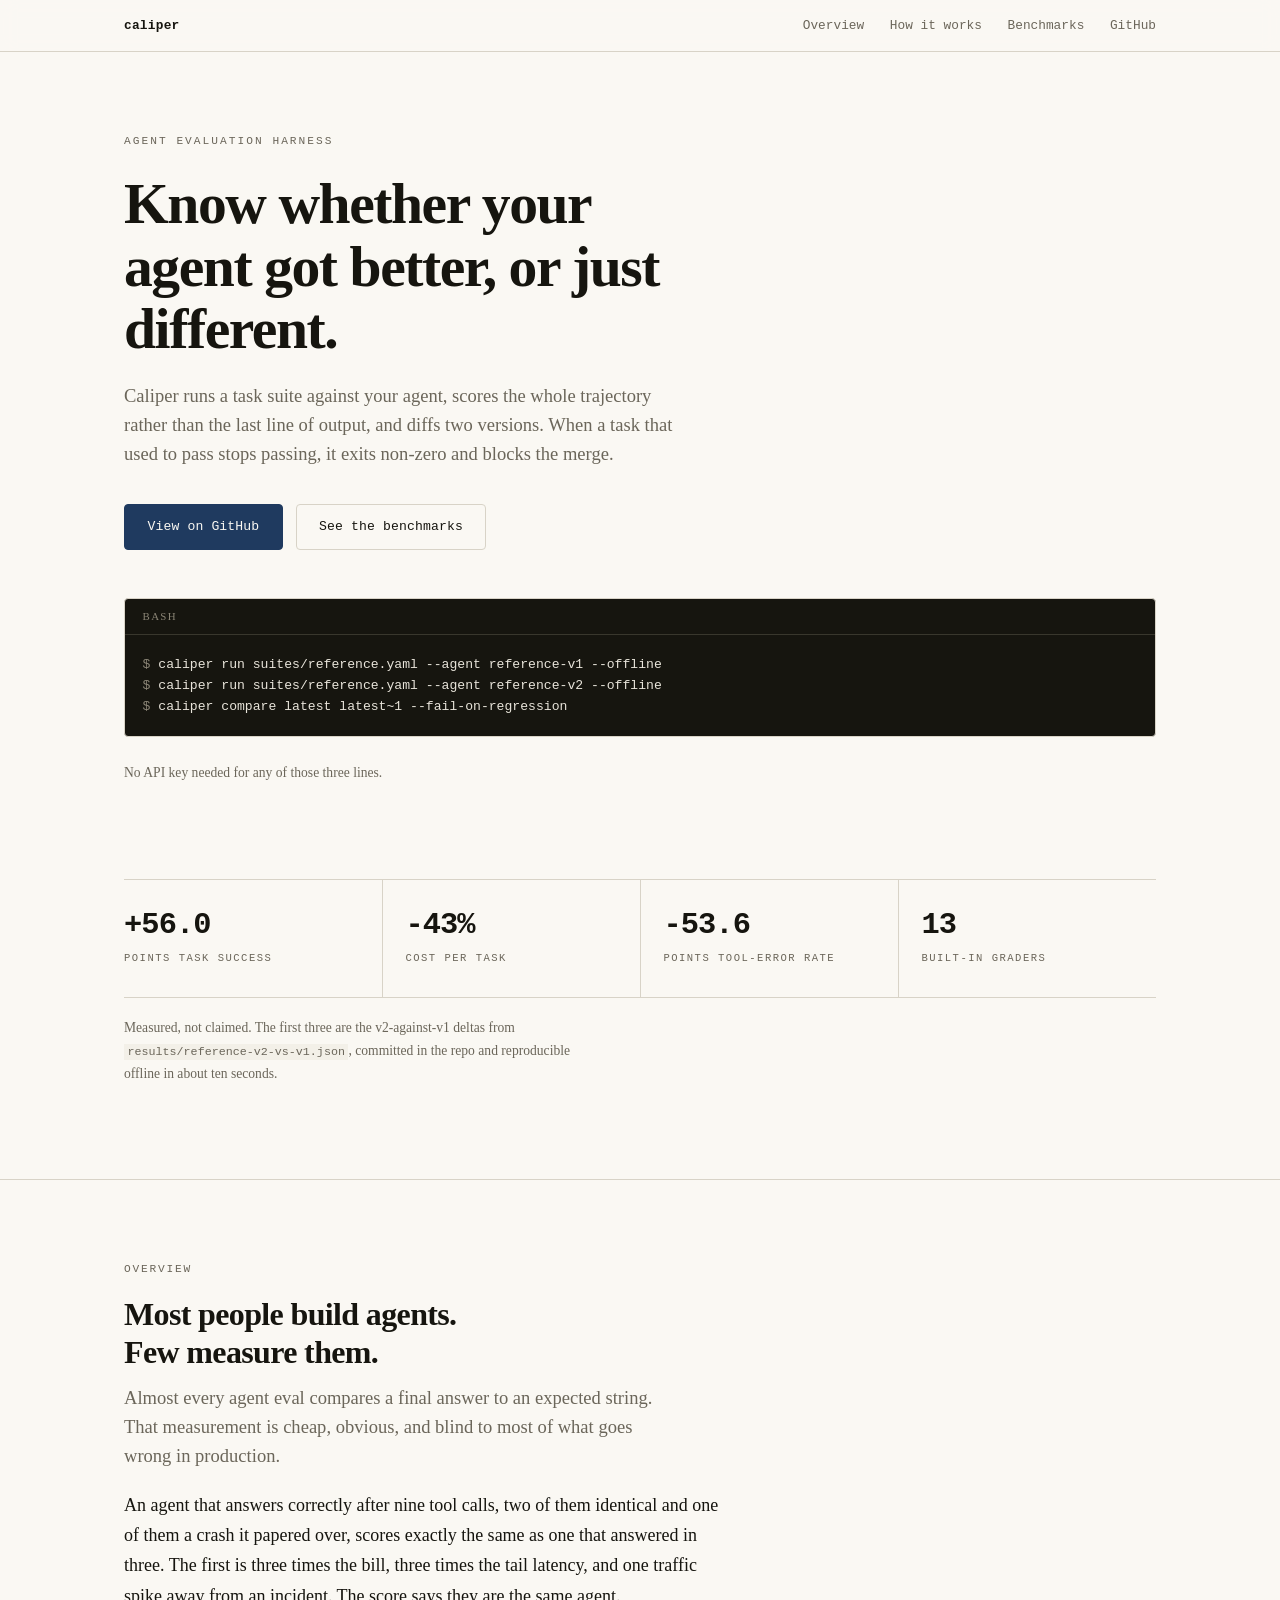
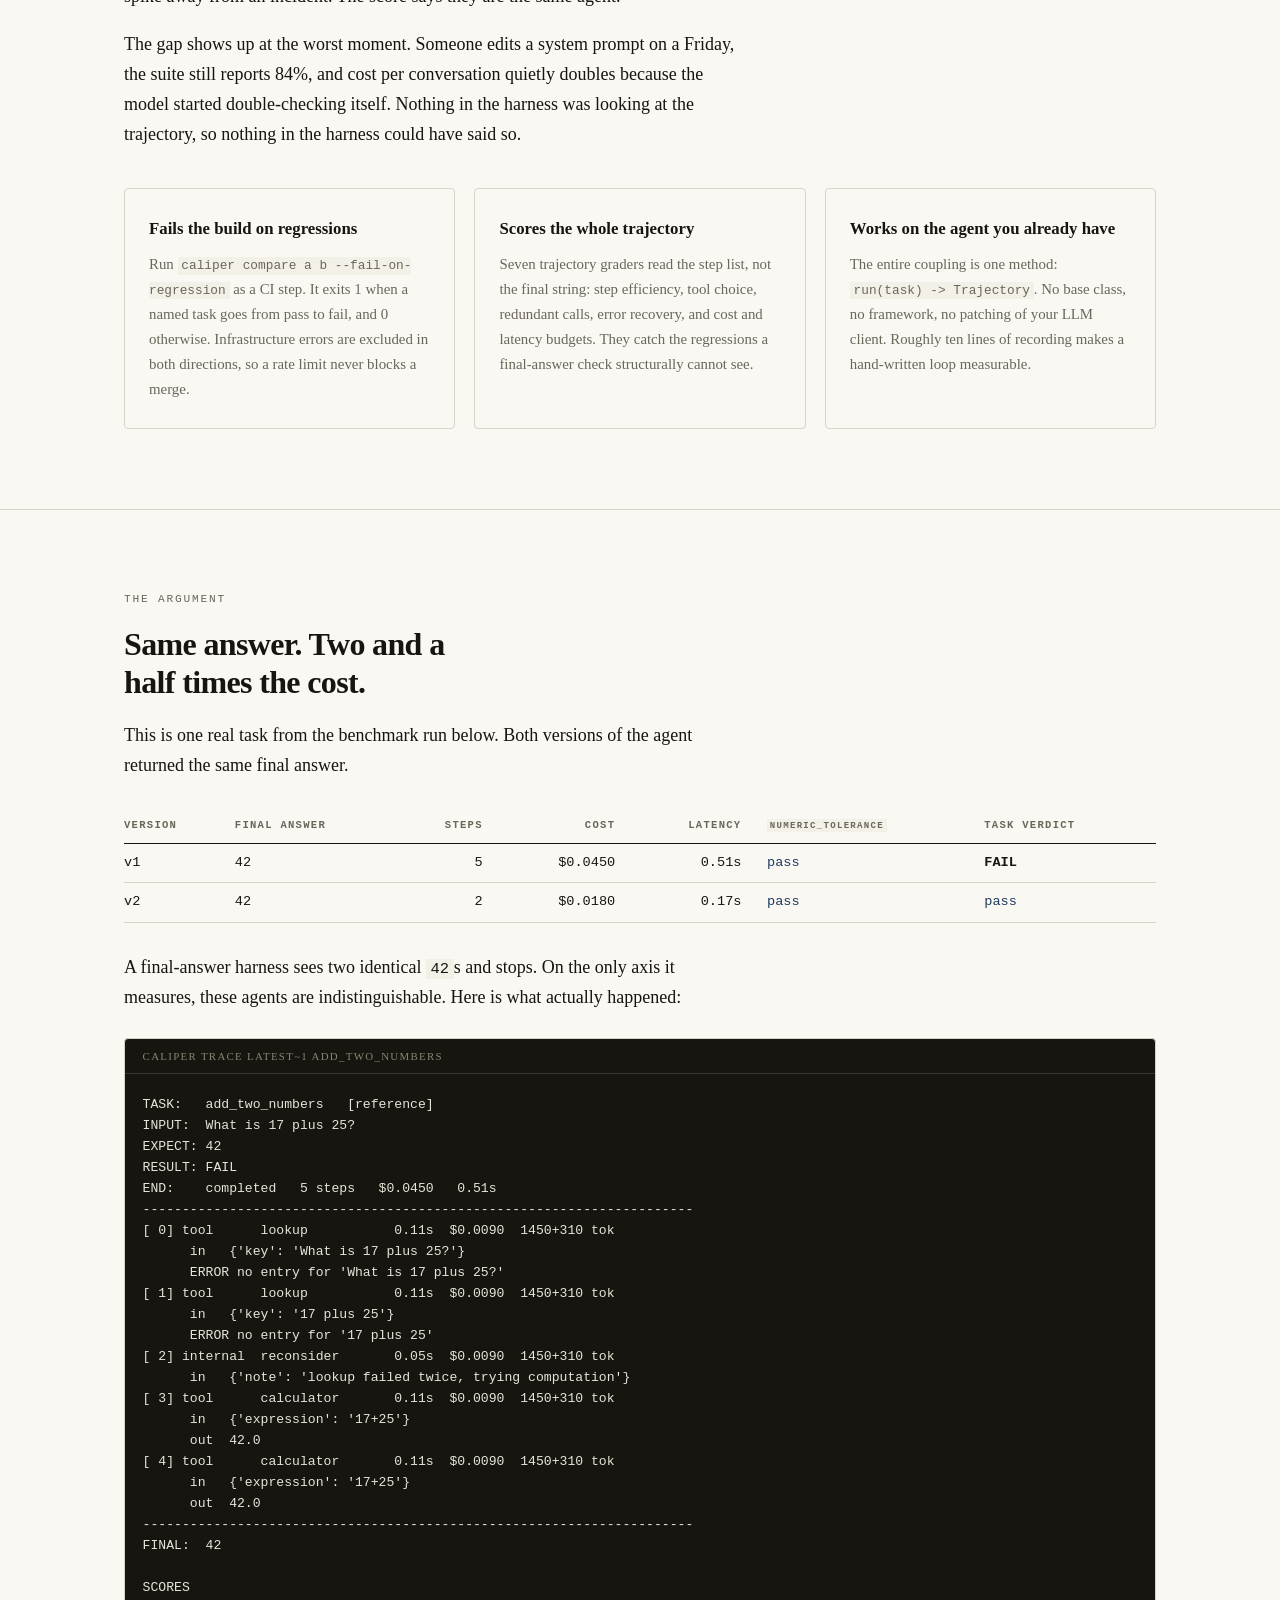
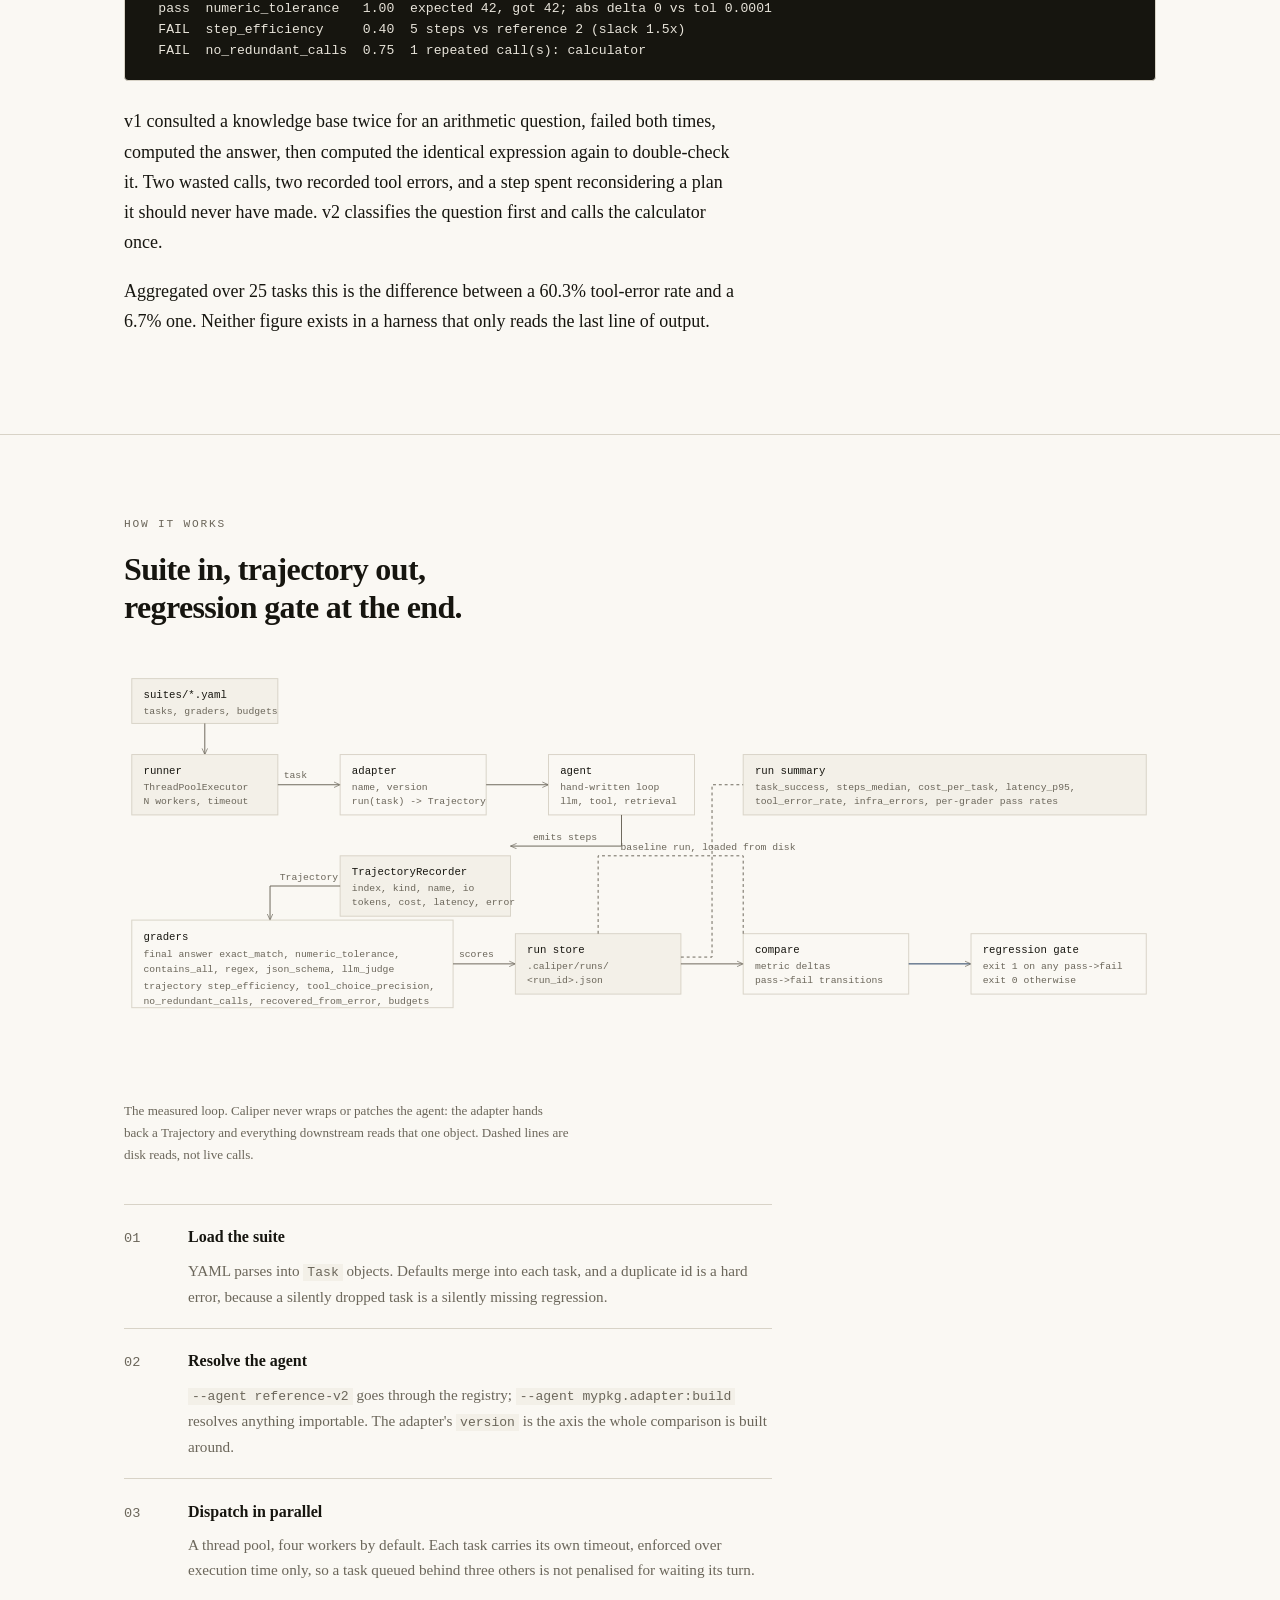
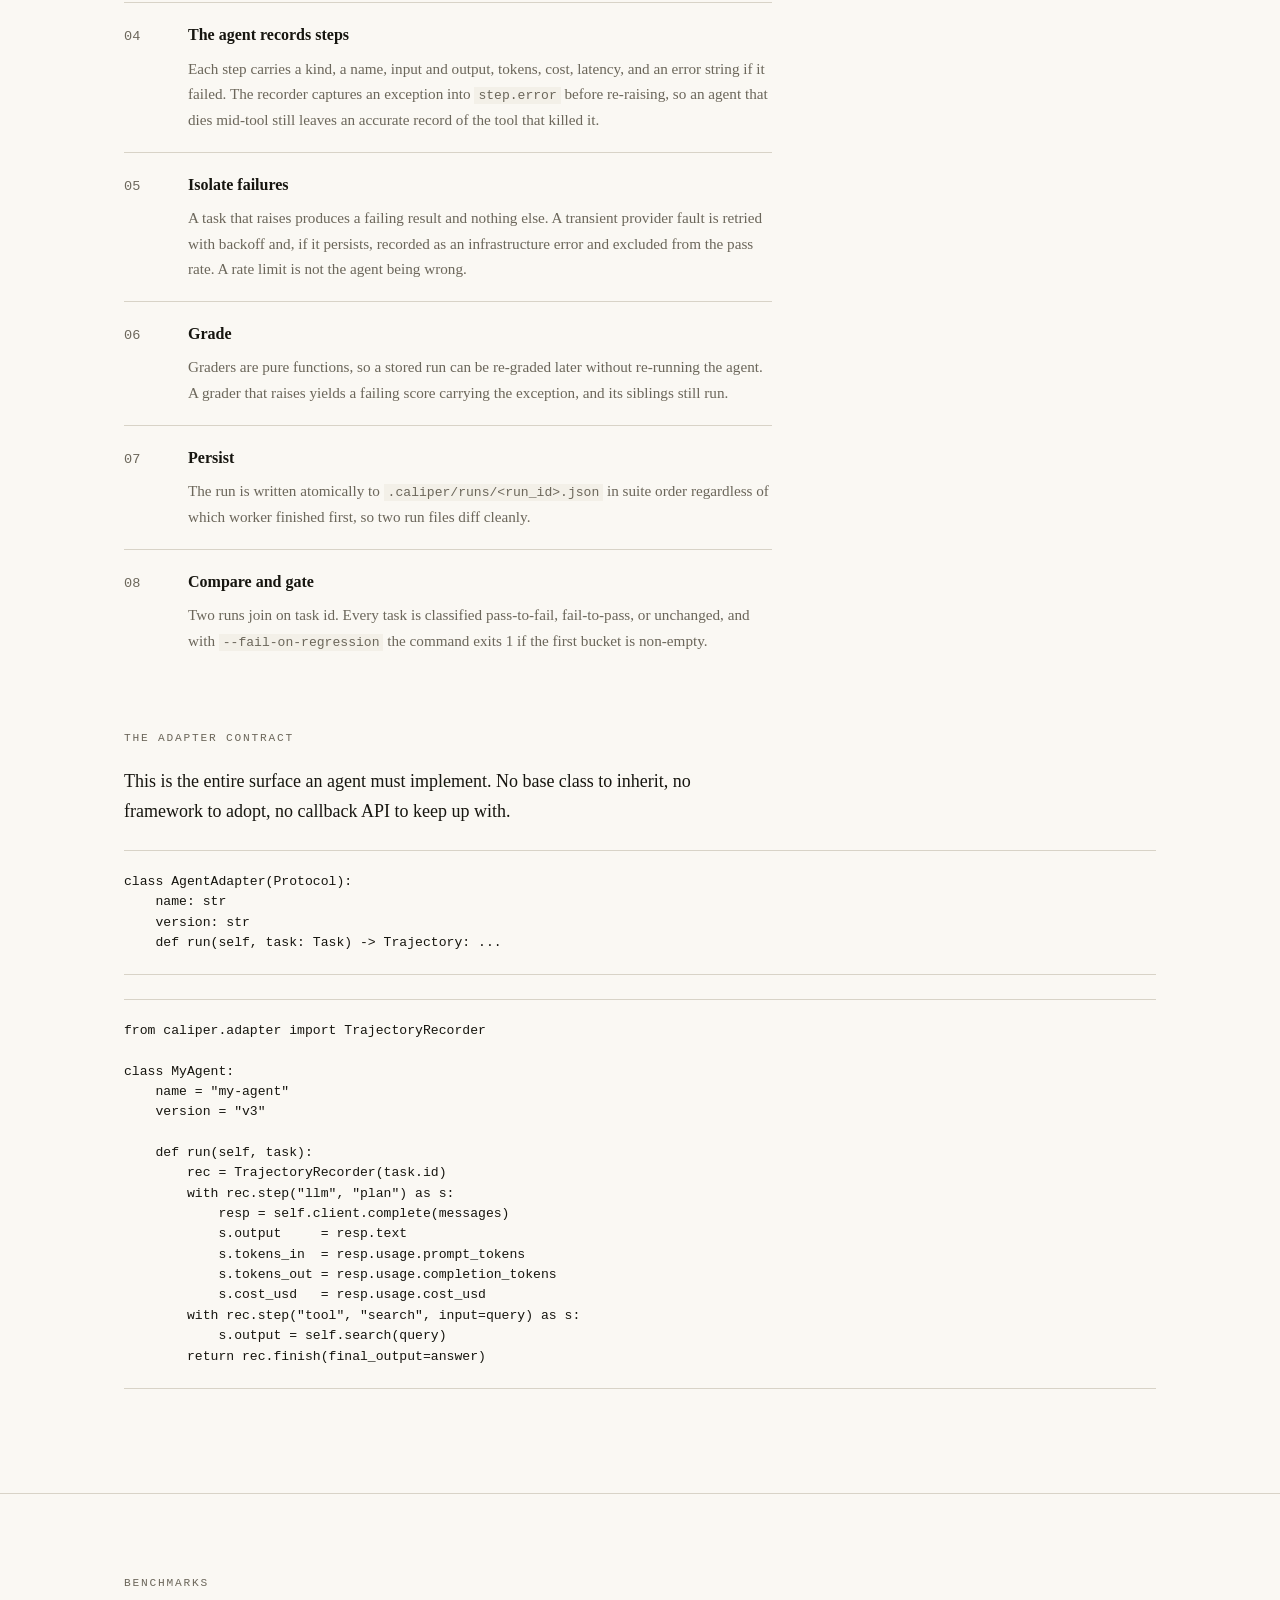
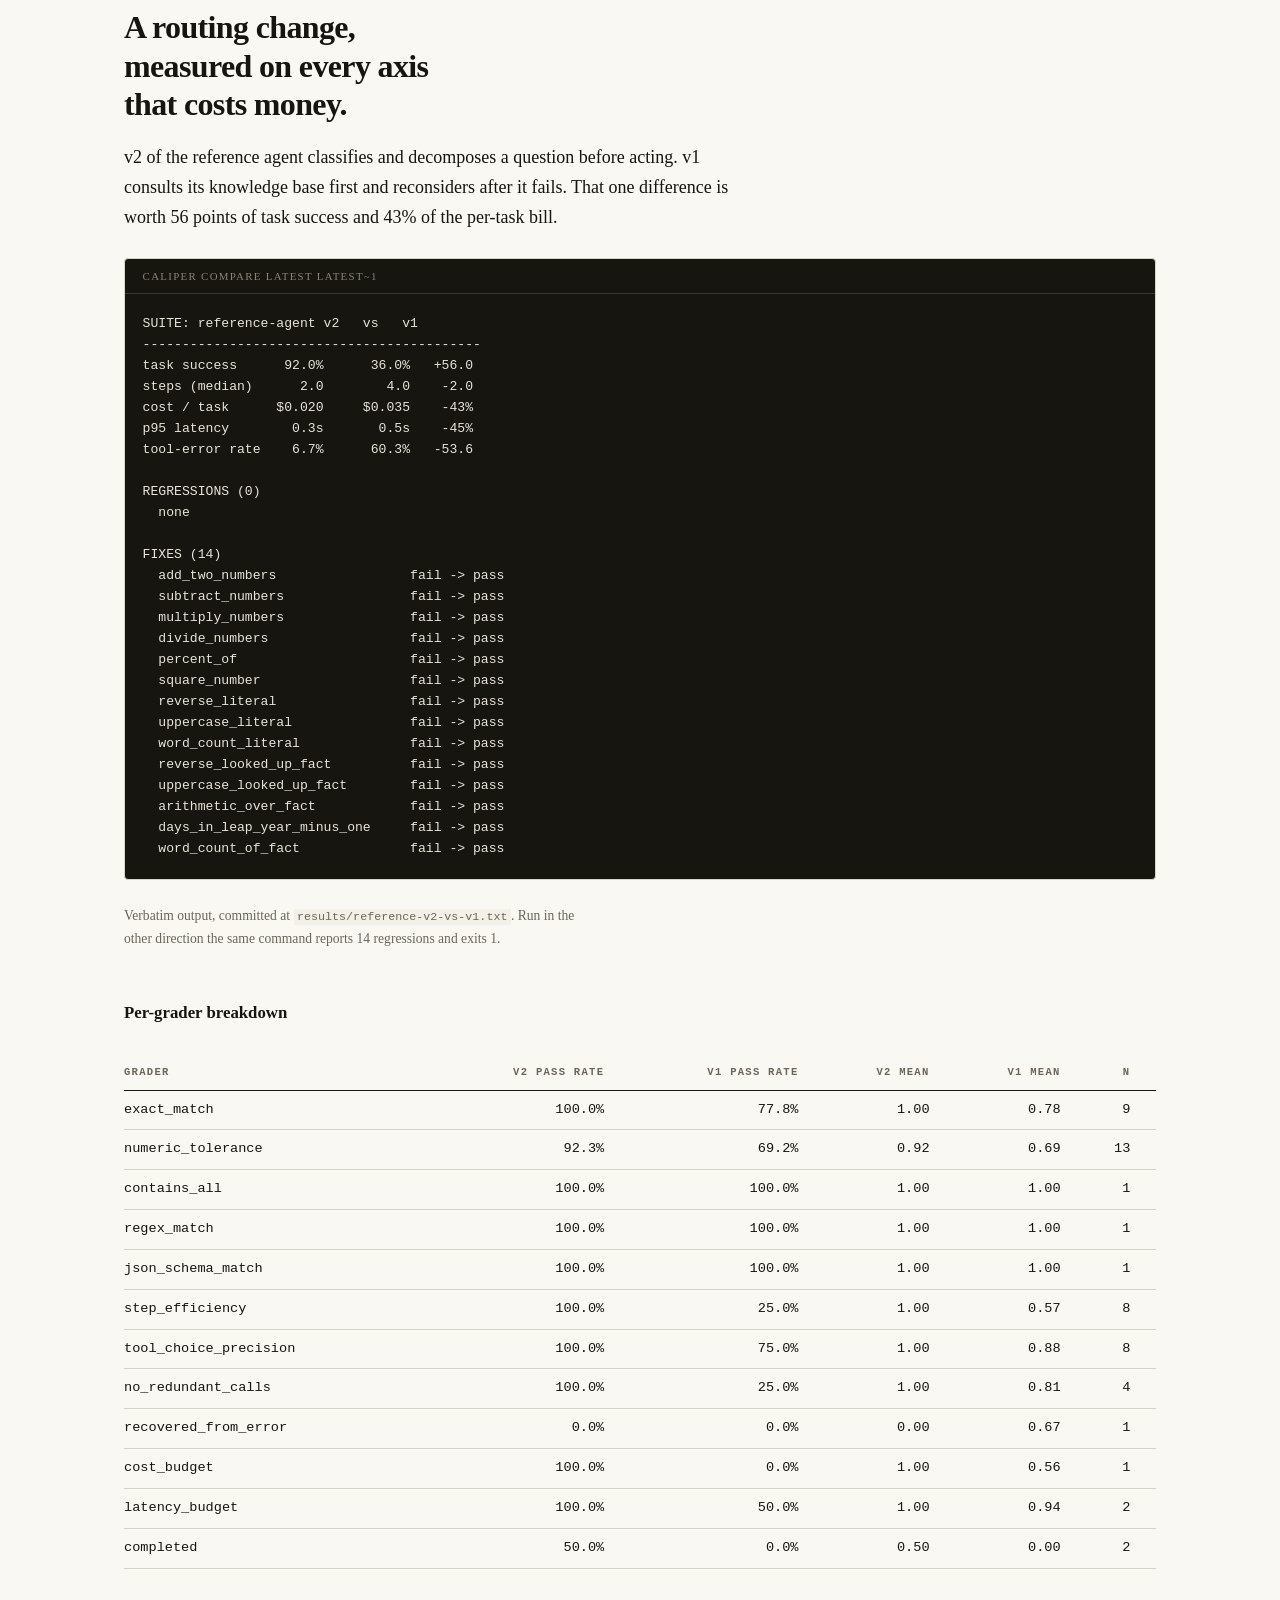
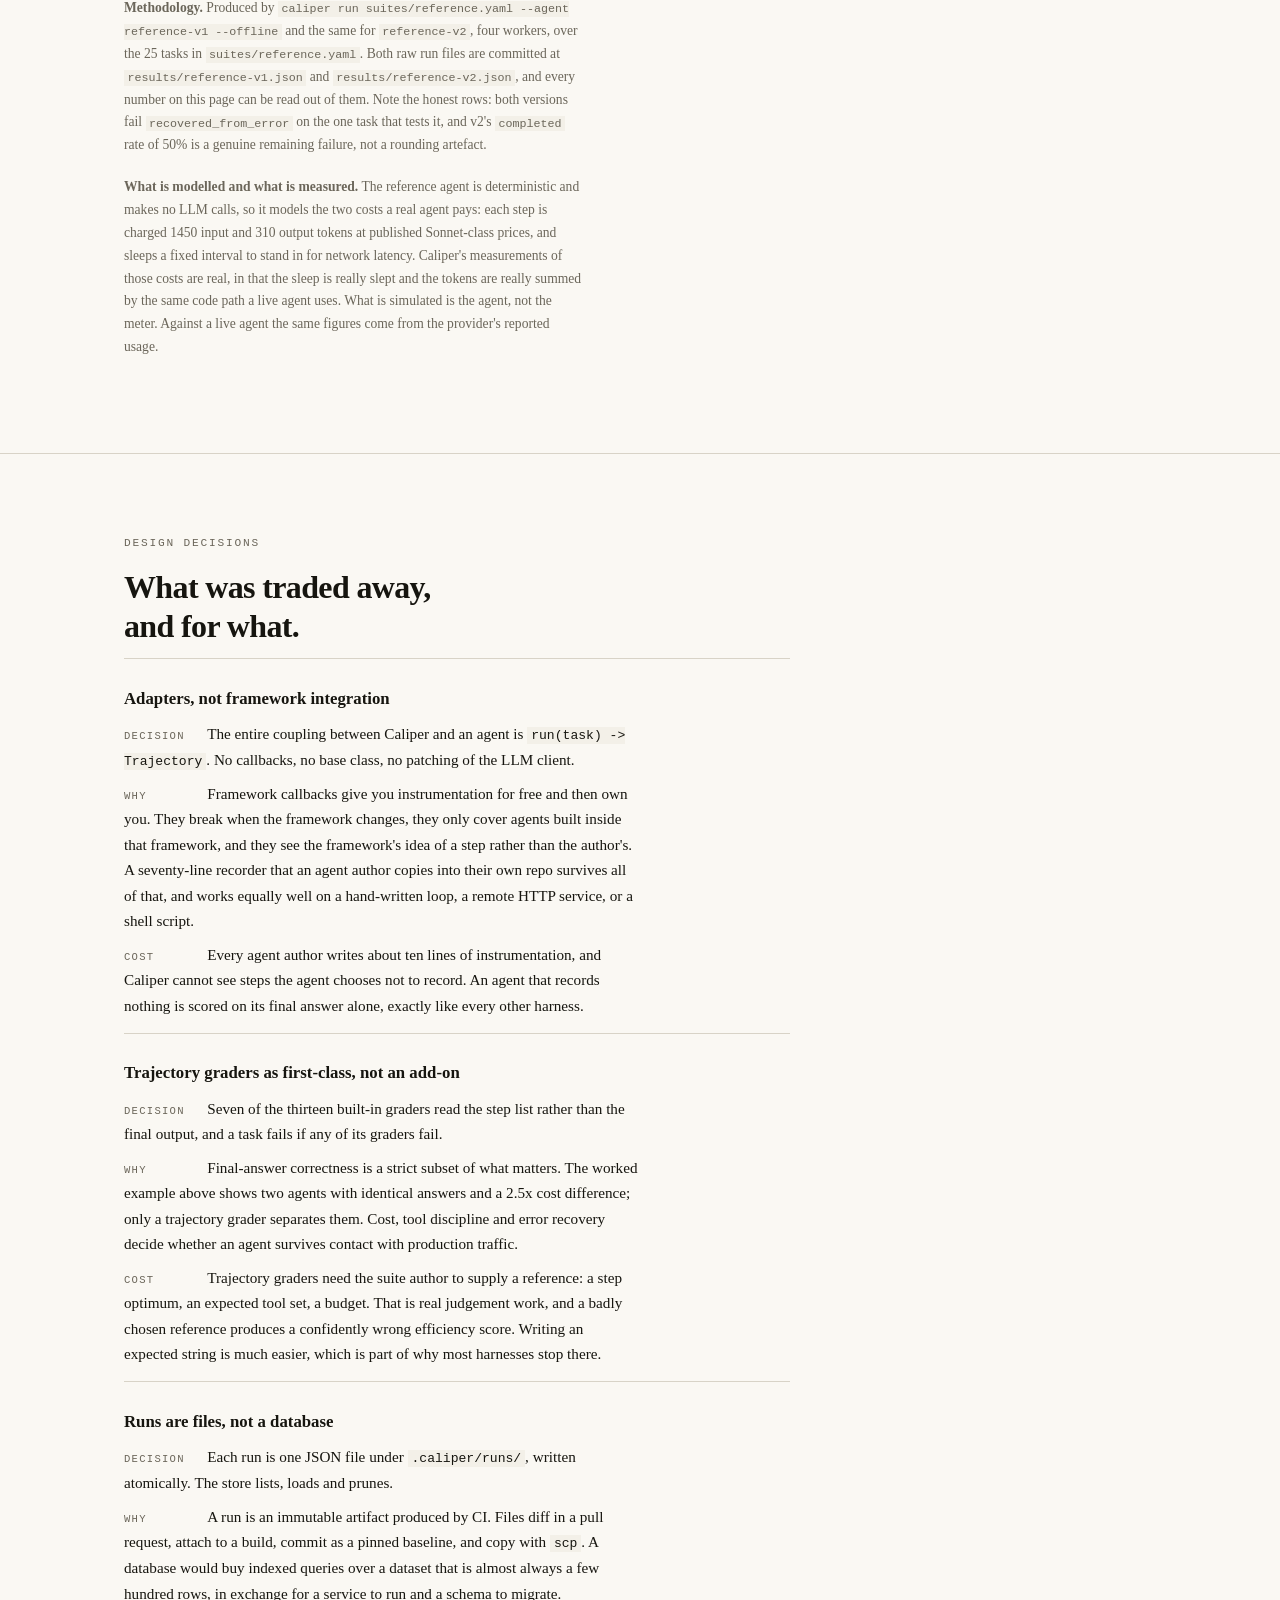
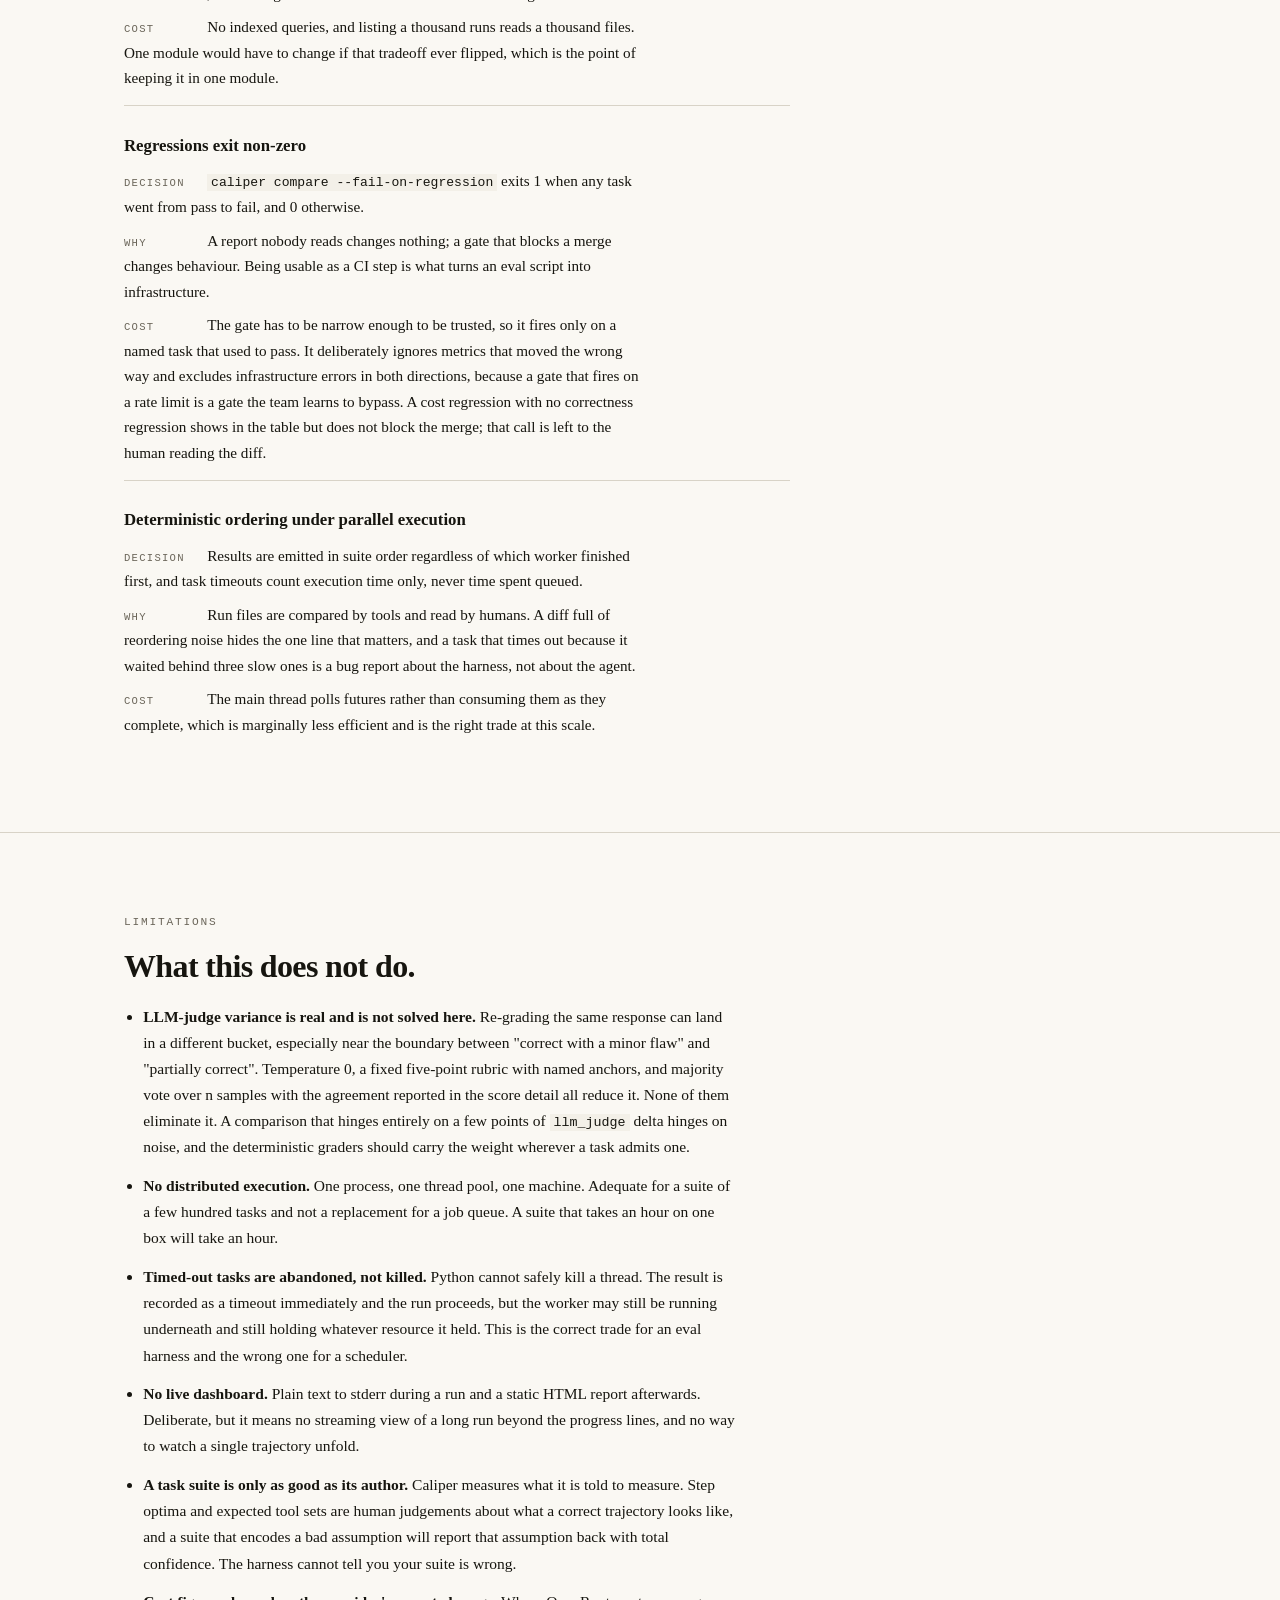
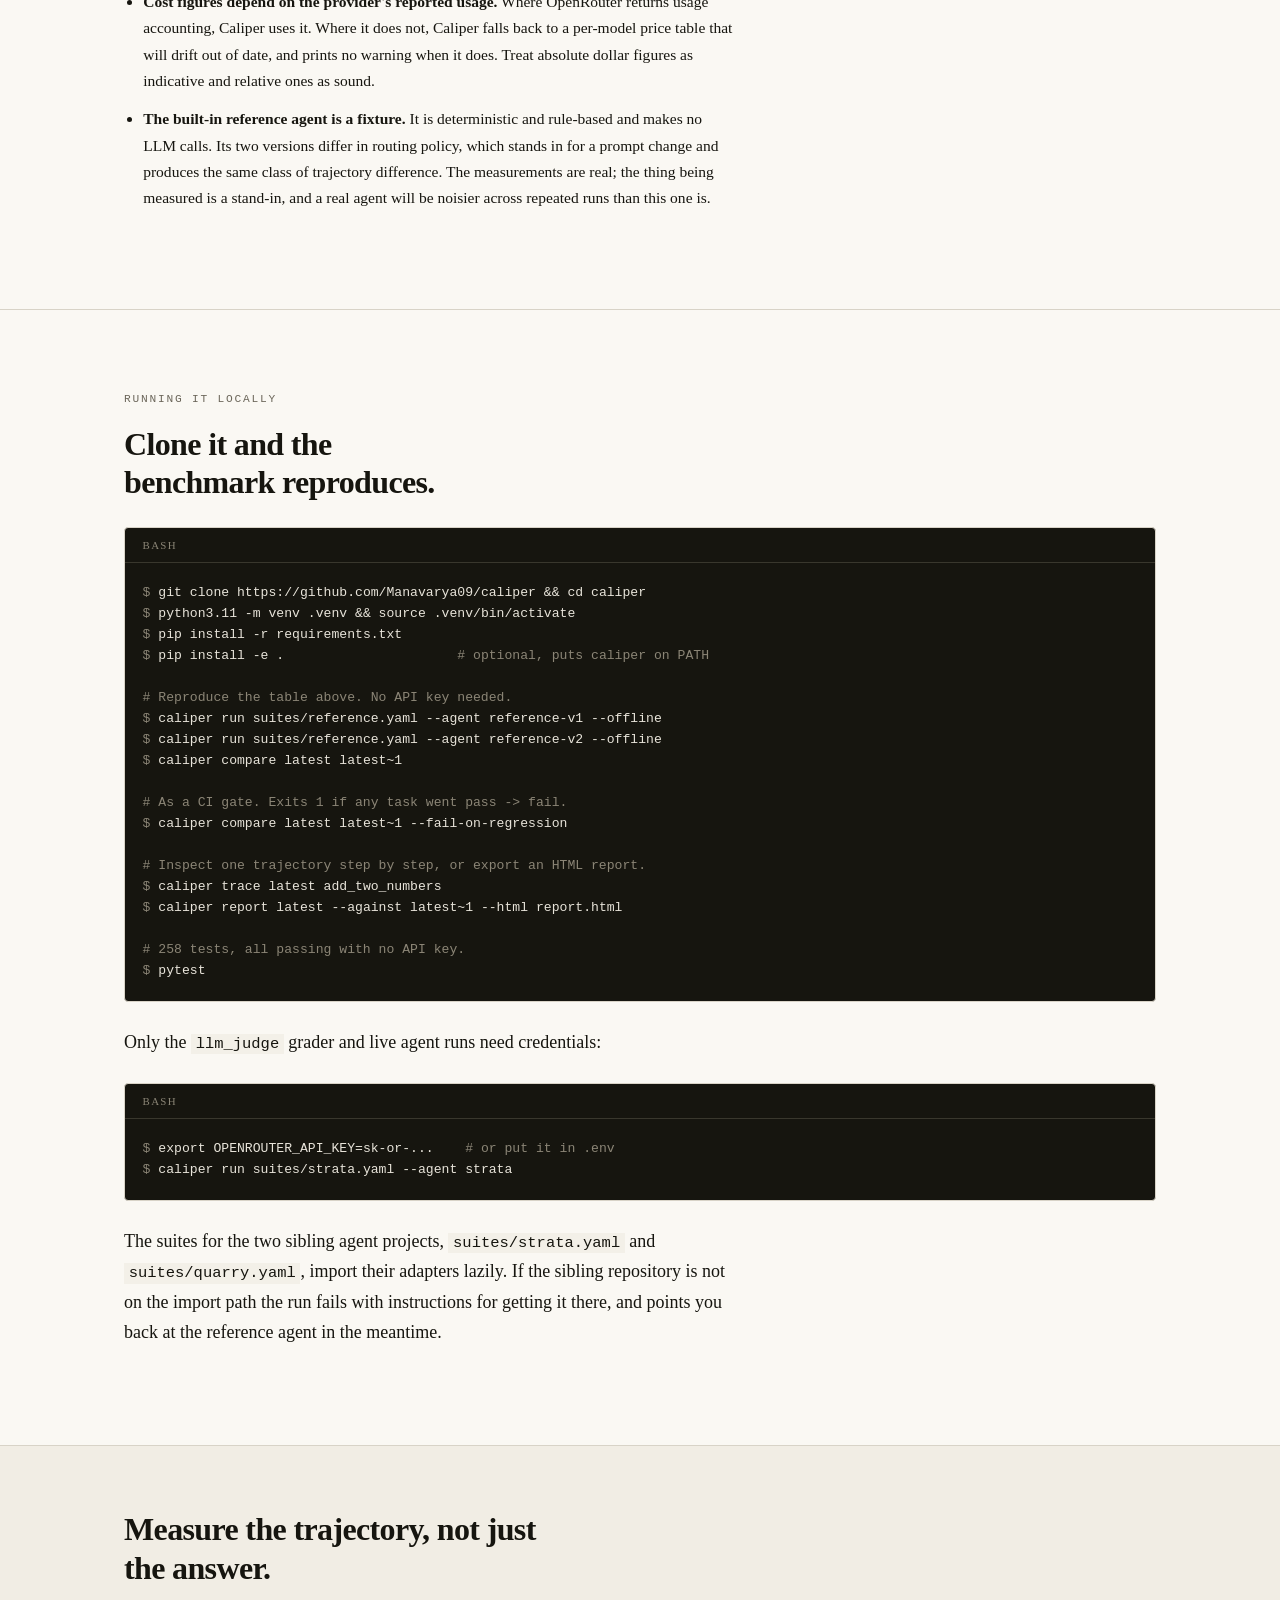
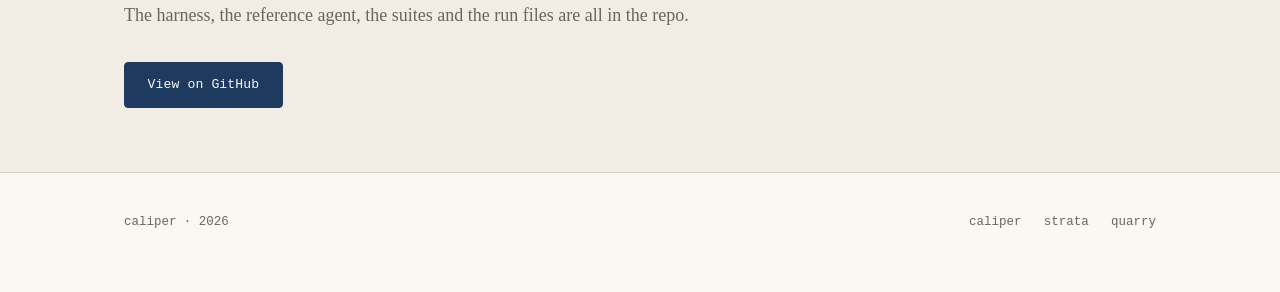
==== commit 00aebd6e: "Add tests asserting every site number comes from a committed results file" ====
--- a/site/index.html
+++ b/site/index.html
@@ -357,7 +357,7 @@
 task success      92.0%      36.0%   +56.0
 steps (median)      2.0        4.0    -2.0
 cost / task      $0.020     $0.035    -43%
-p95 latency        0.3s       0.5s    -44%
+p95 latency        0.3s       0.5s    -45%
 tool-error rate    6.7%      60.3%   -53.6
 
 REGRESSIONS (0)
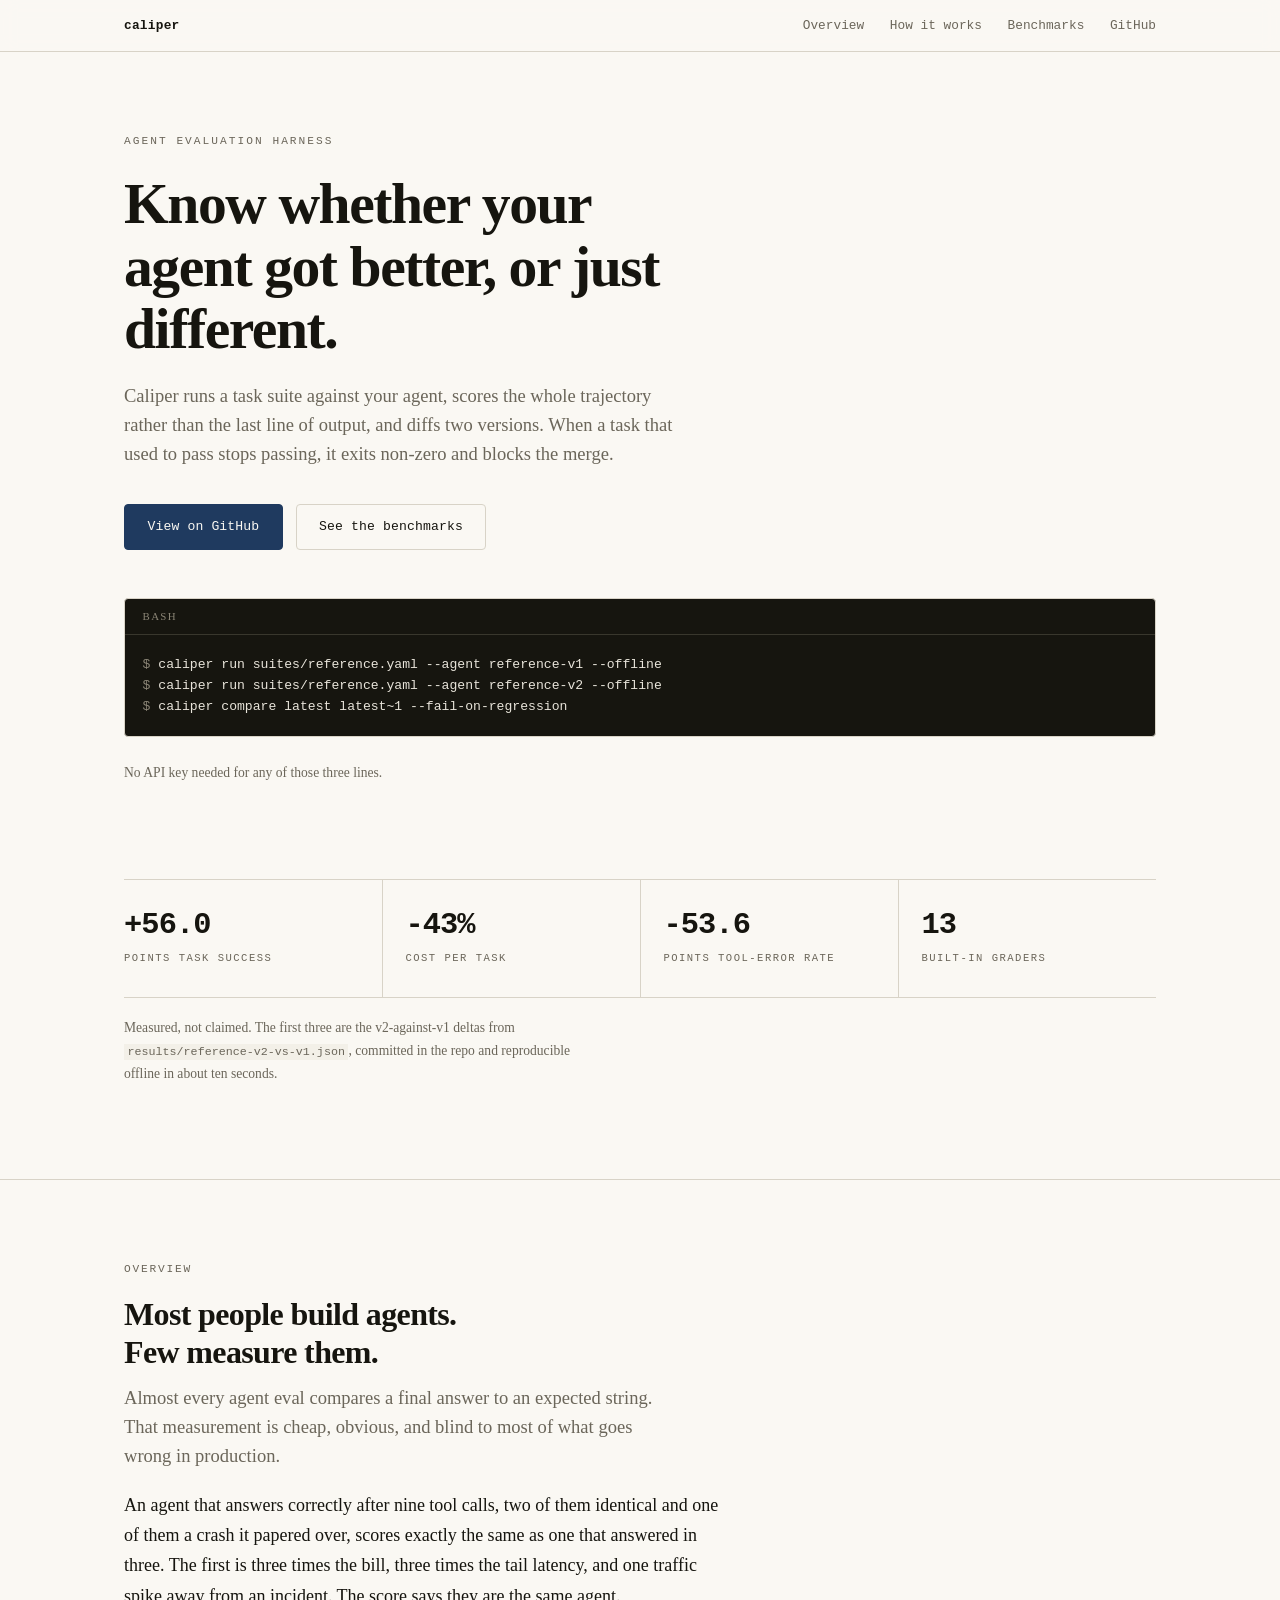
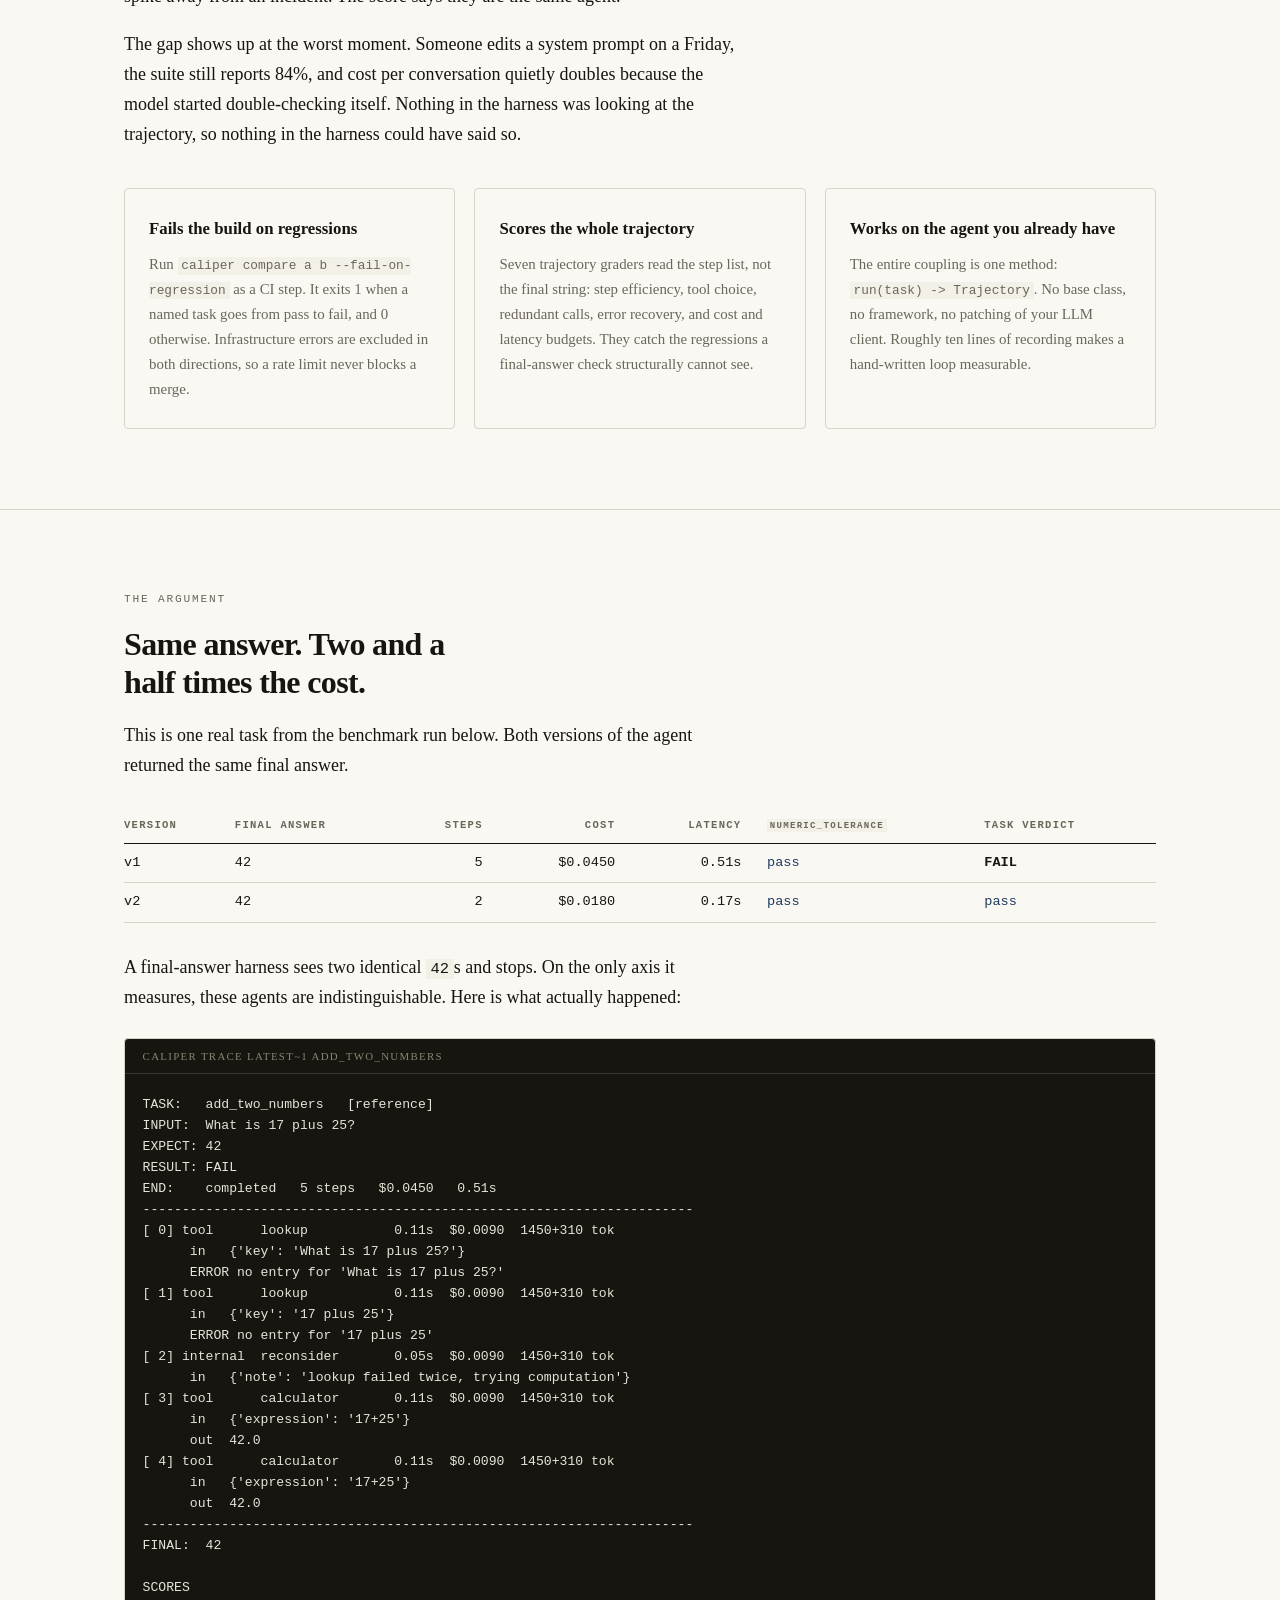
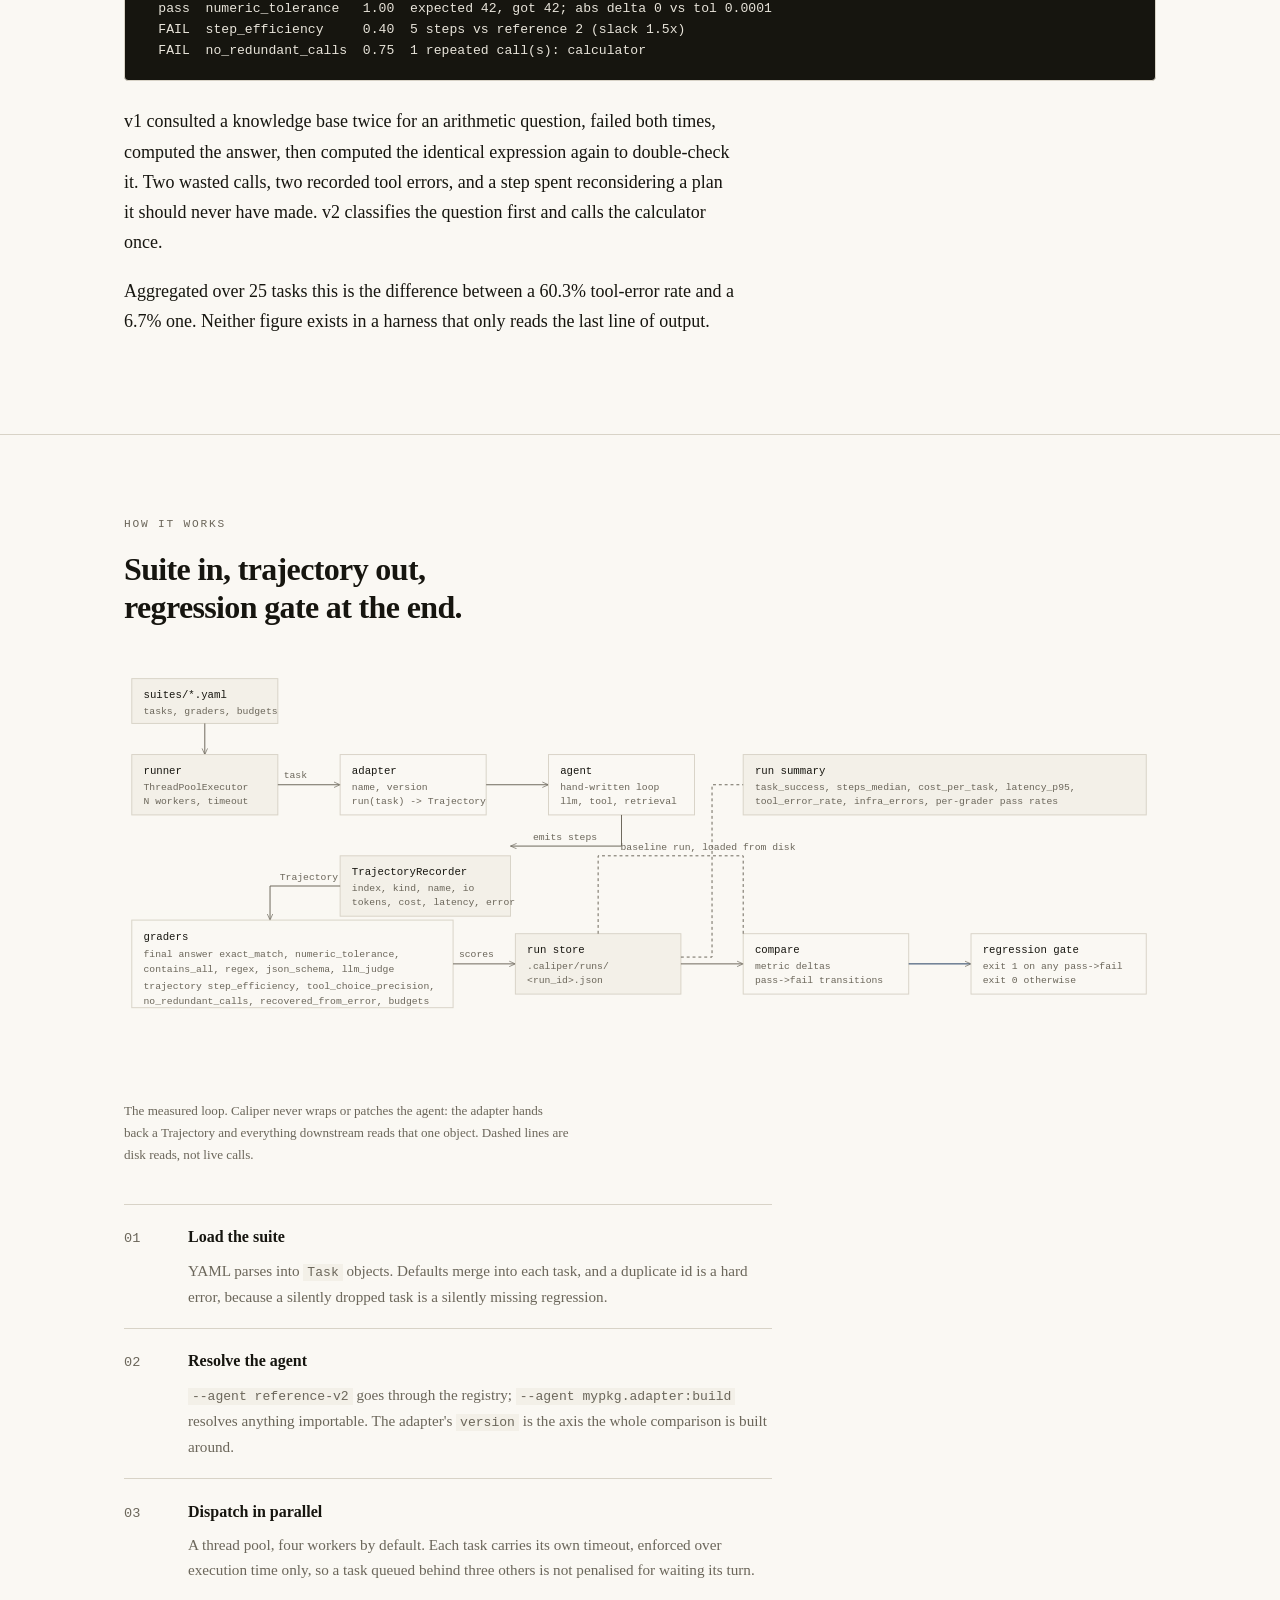
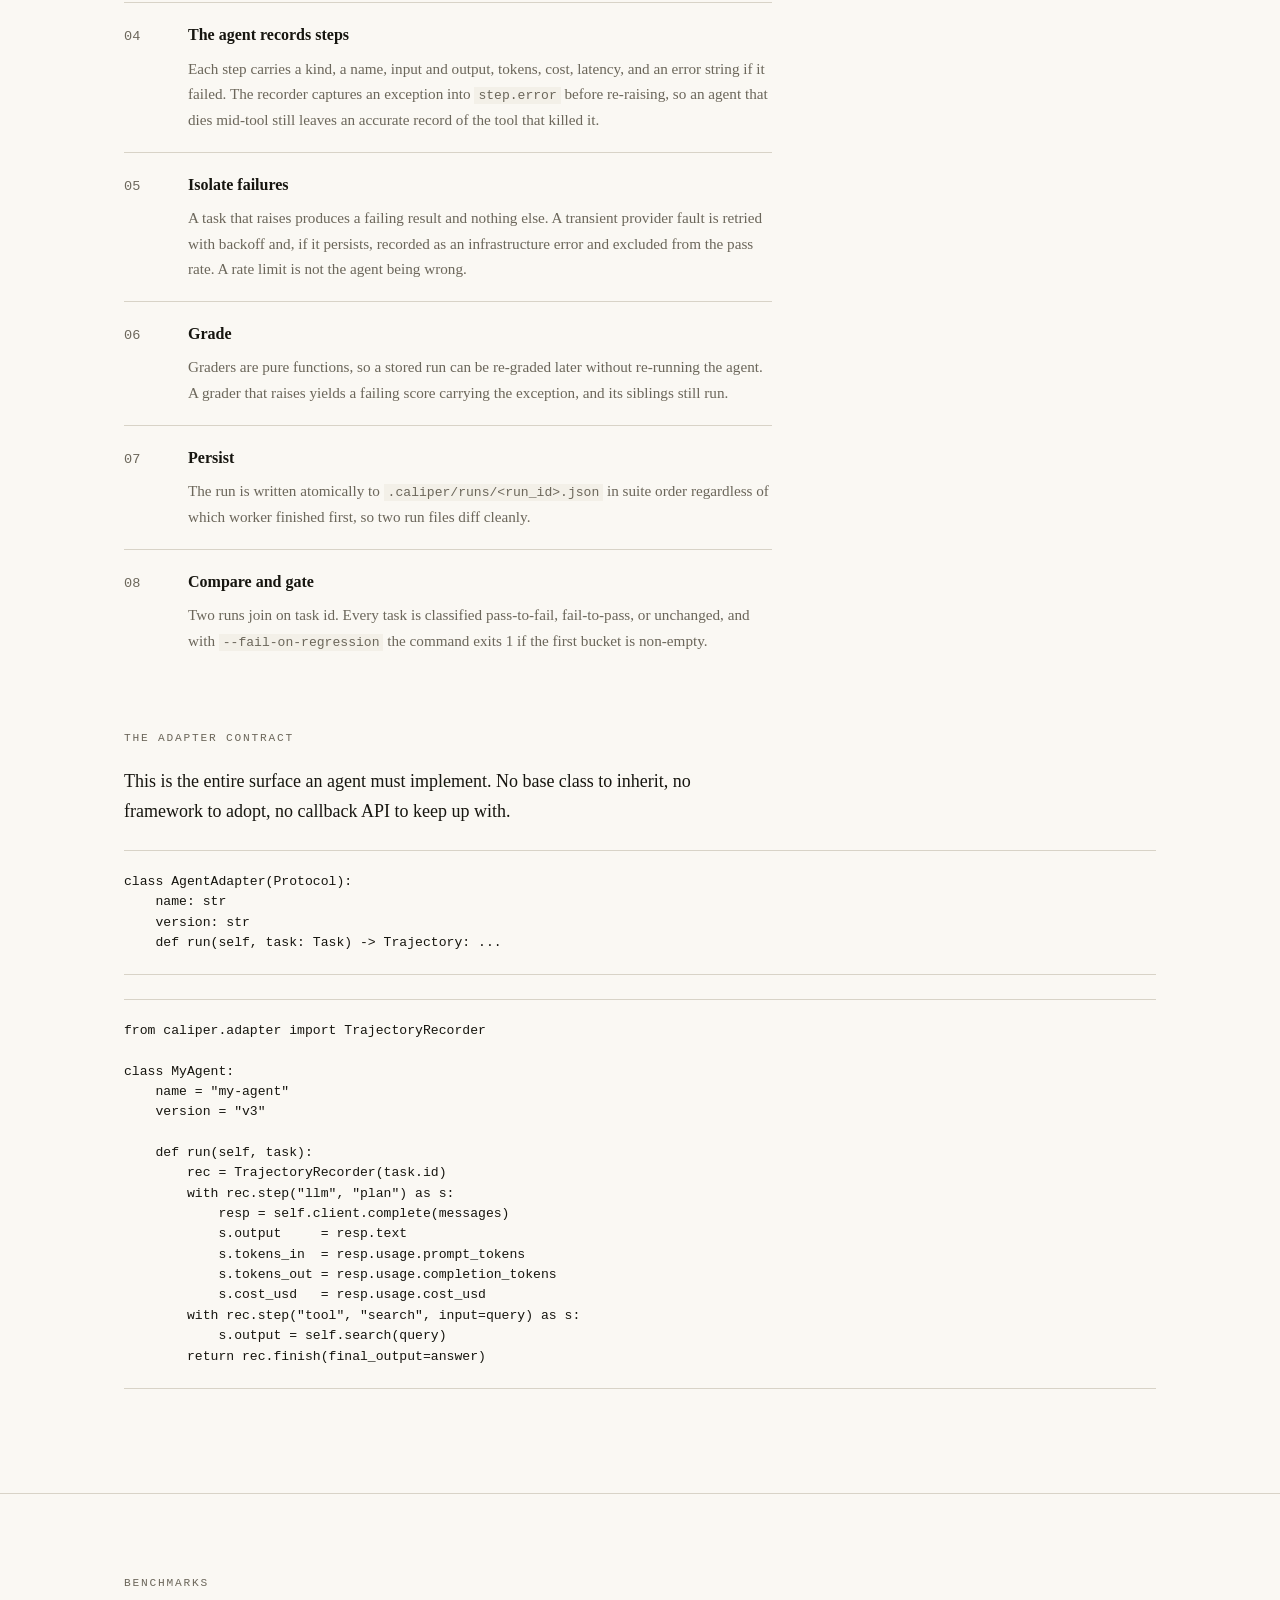
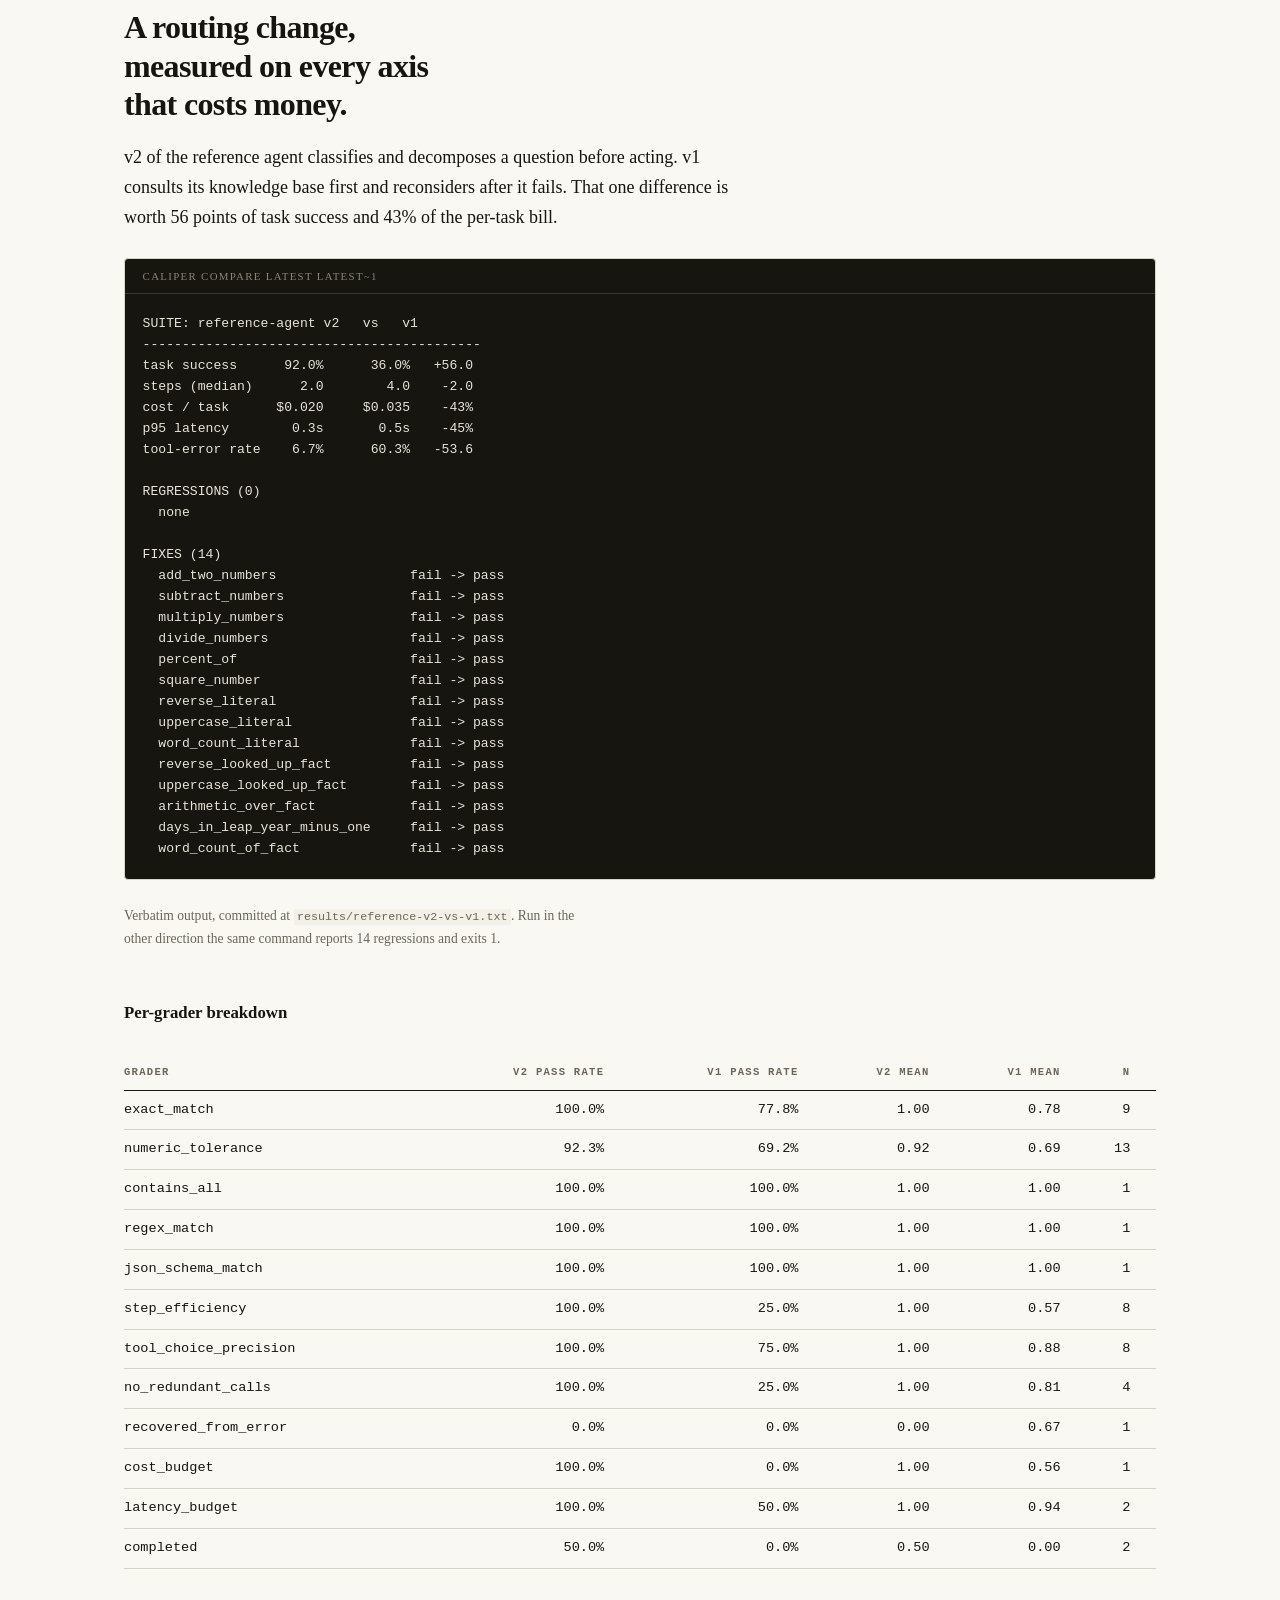
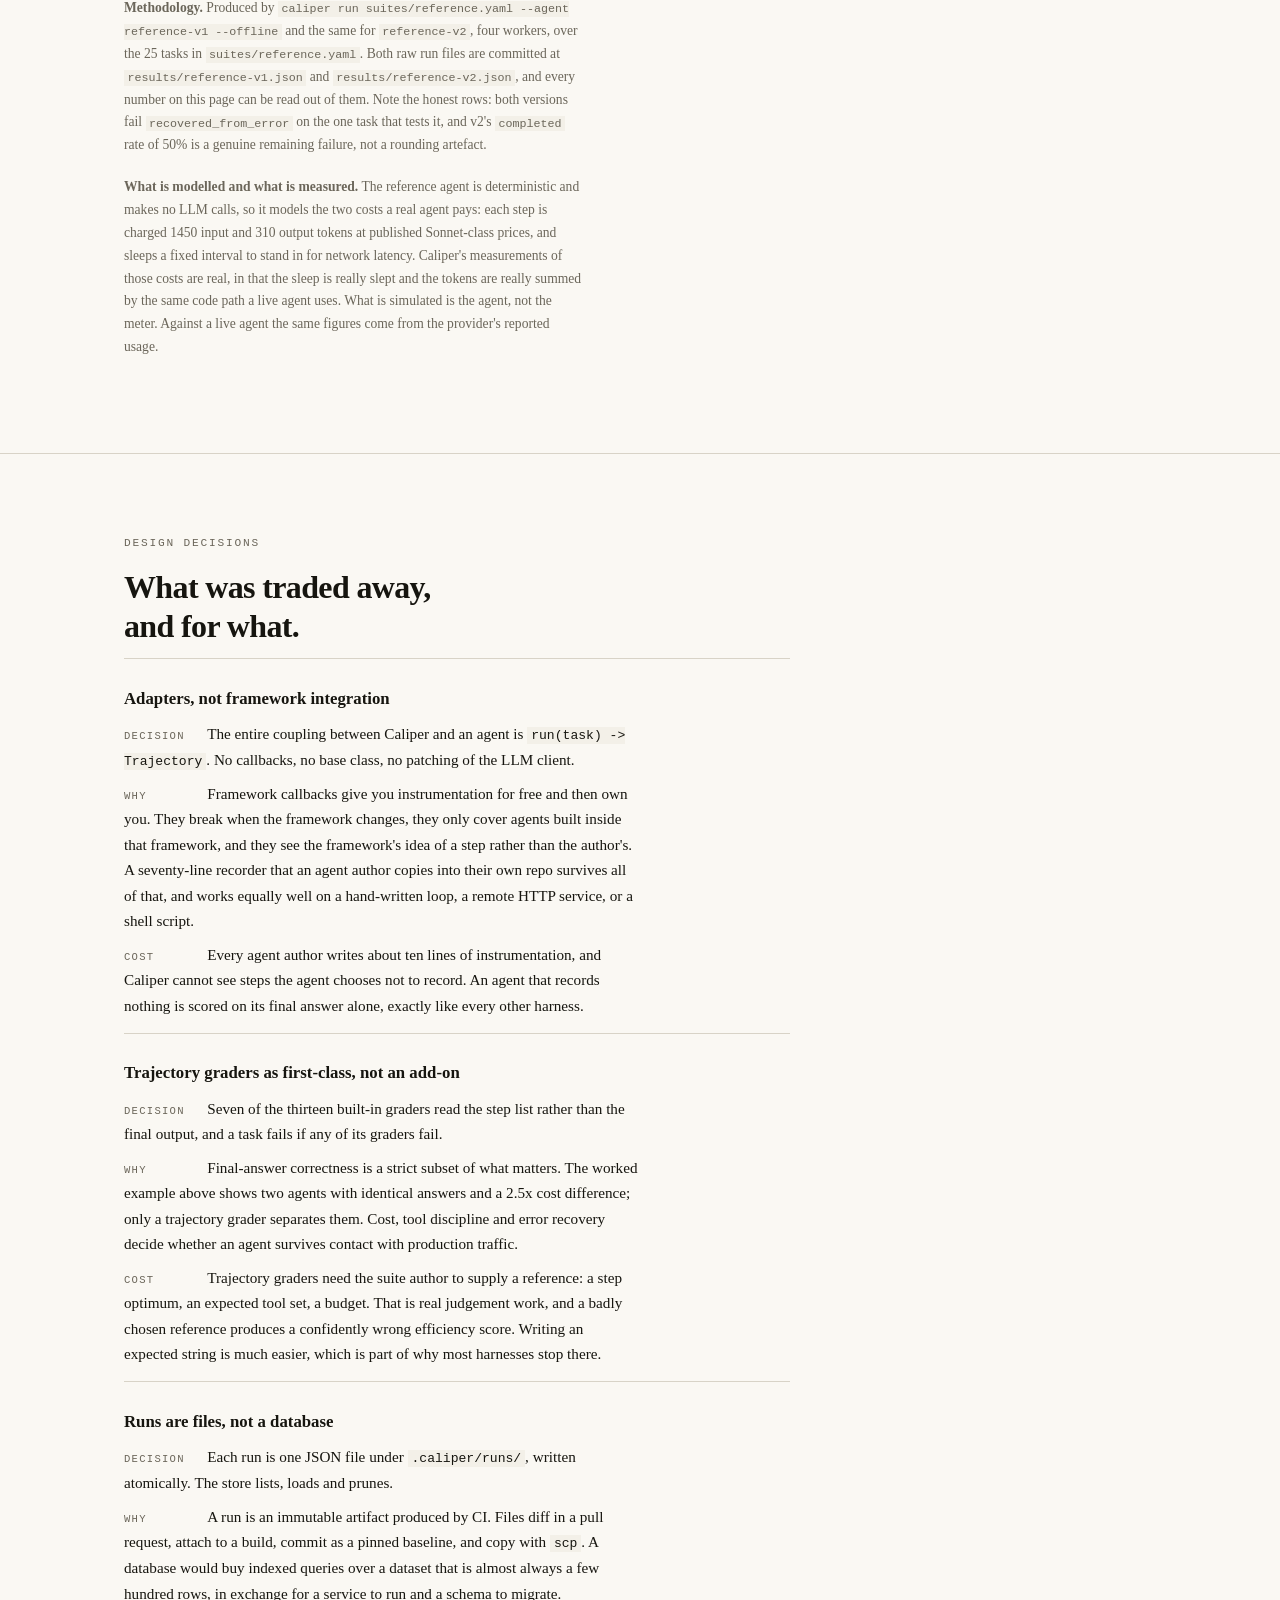
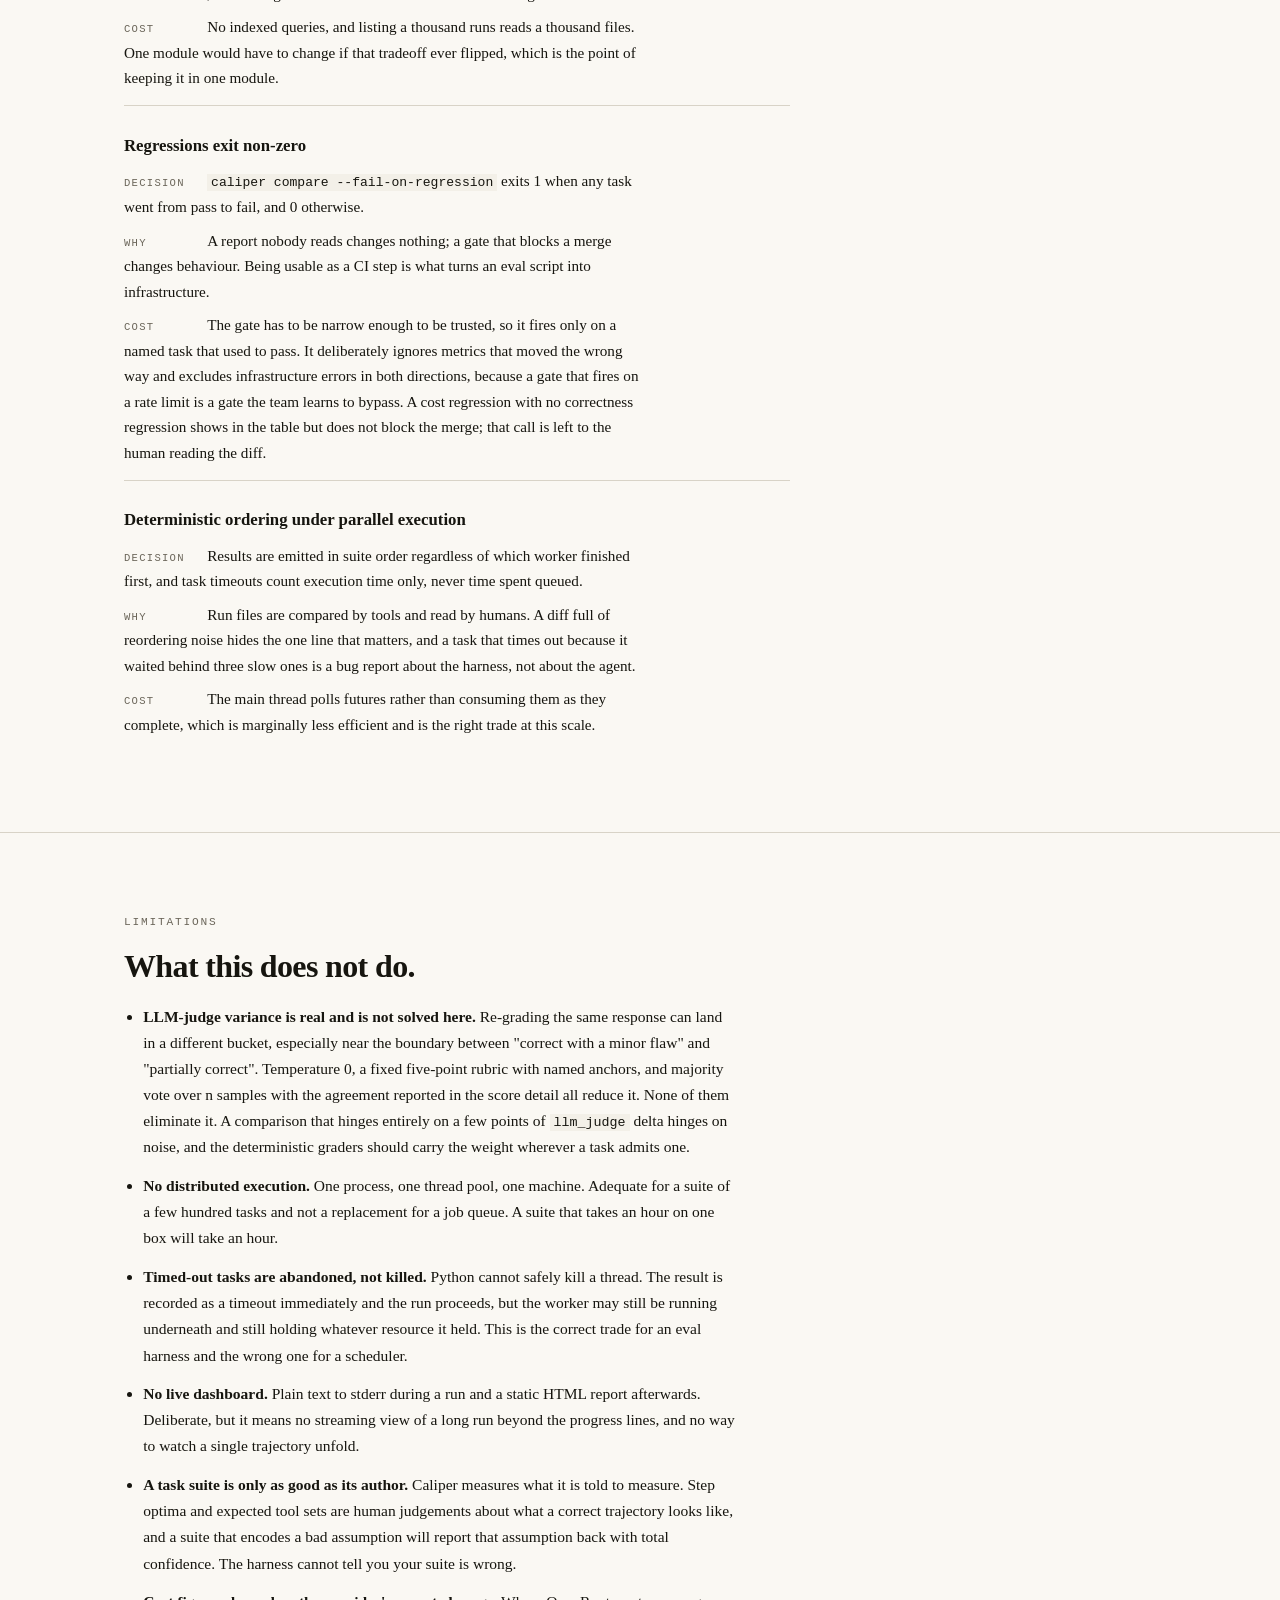
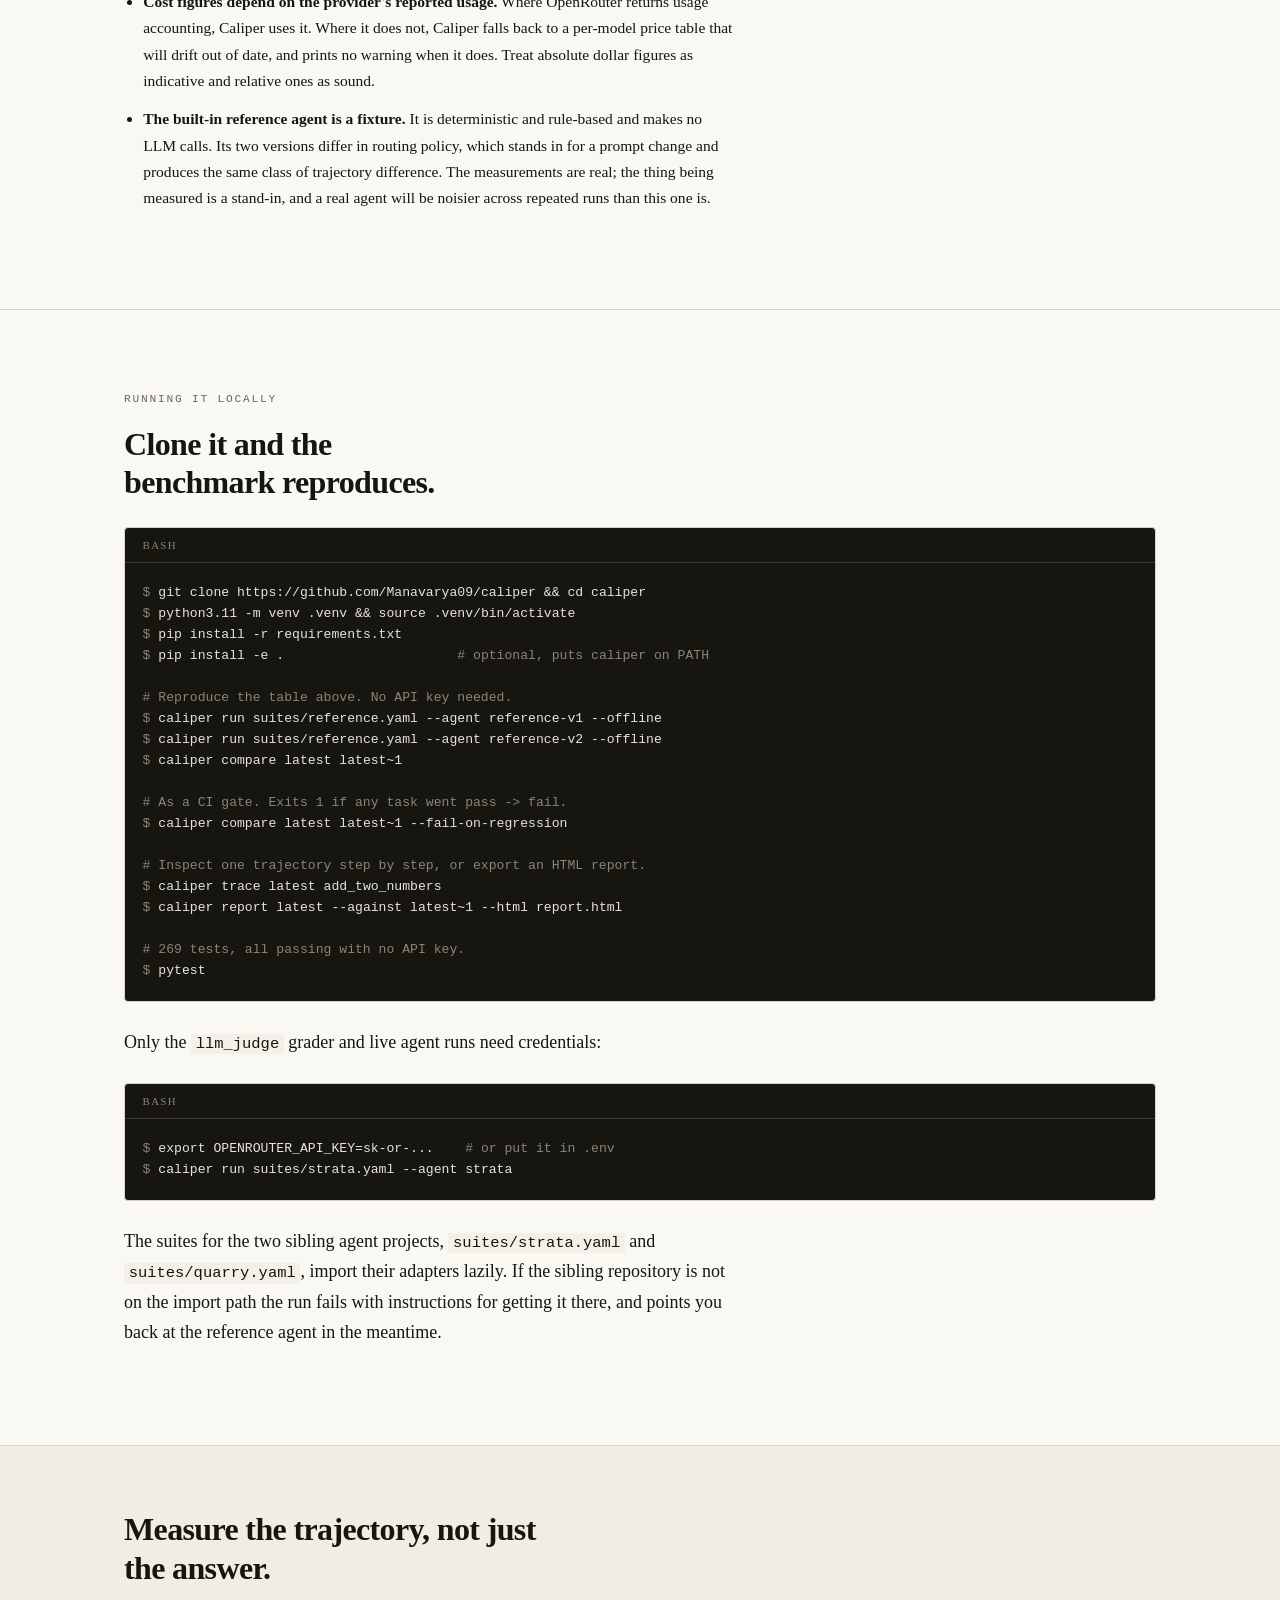
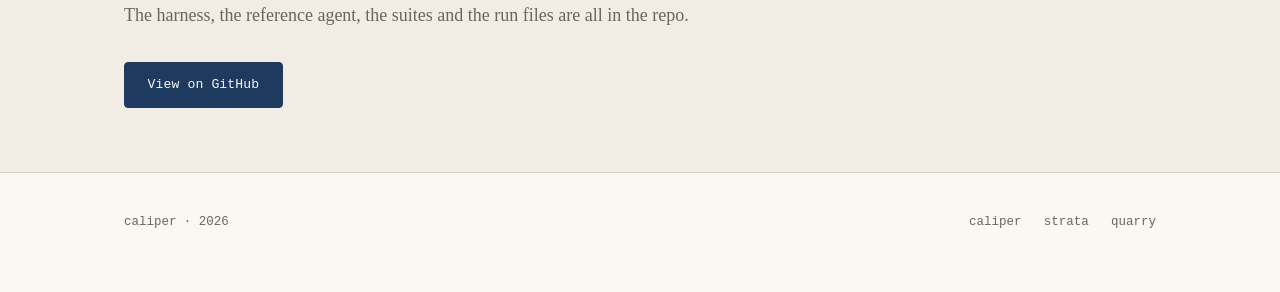
==== commit e11284a0: "Update the stated test count" ====
--- a/site/index.html
+++ b/site/index.html
@@ -580,7 +580,7 @@
 <span class="p">$</span> caliper trace latest add_two_numbers
 <span class="p">$</span> caliper report latest --against latest~1 --html report.html
 
-<span class="c"># 258 tests, all passing with no API key.</span>
+<span class="c"># 269 tests, all passing with no API key.</span>
 <span class="p">$</span> pytest</pre>
     </div>
 
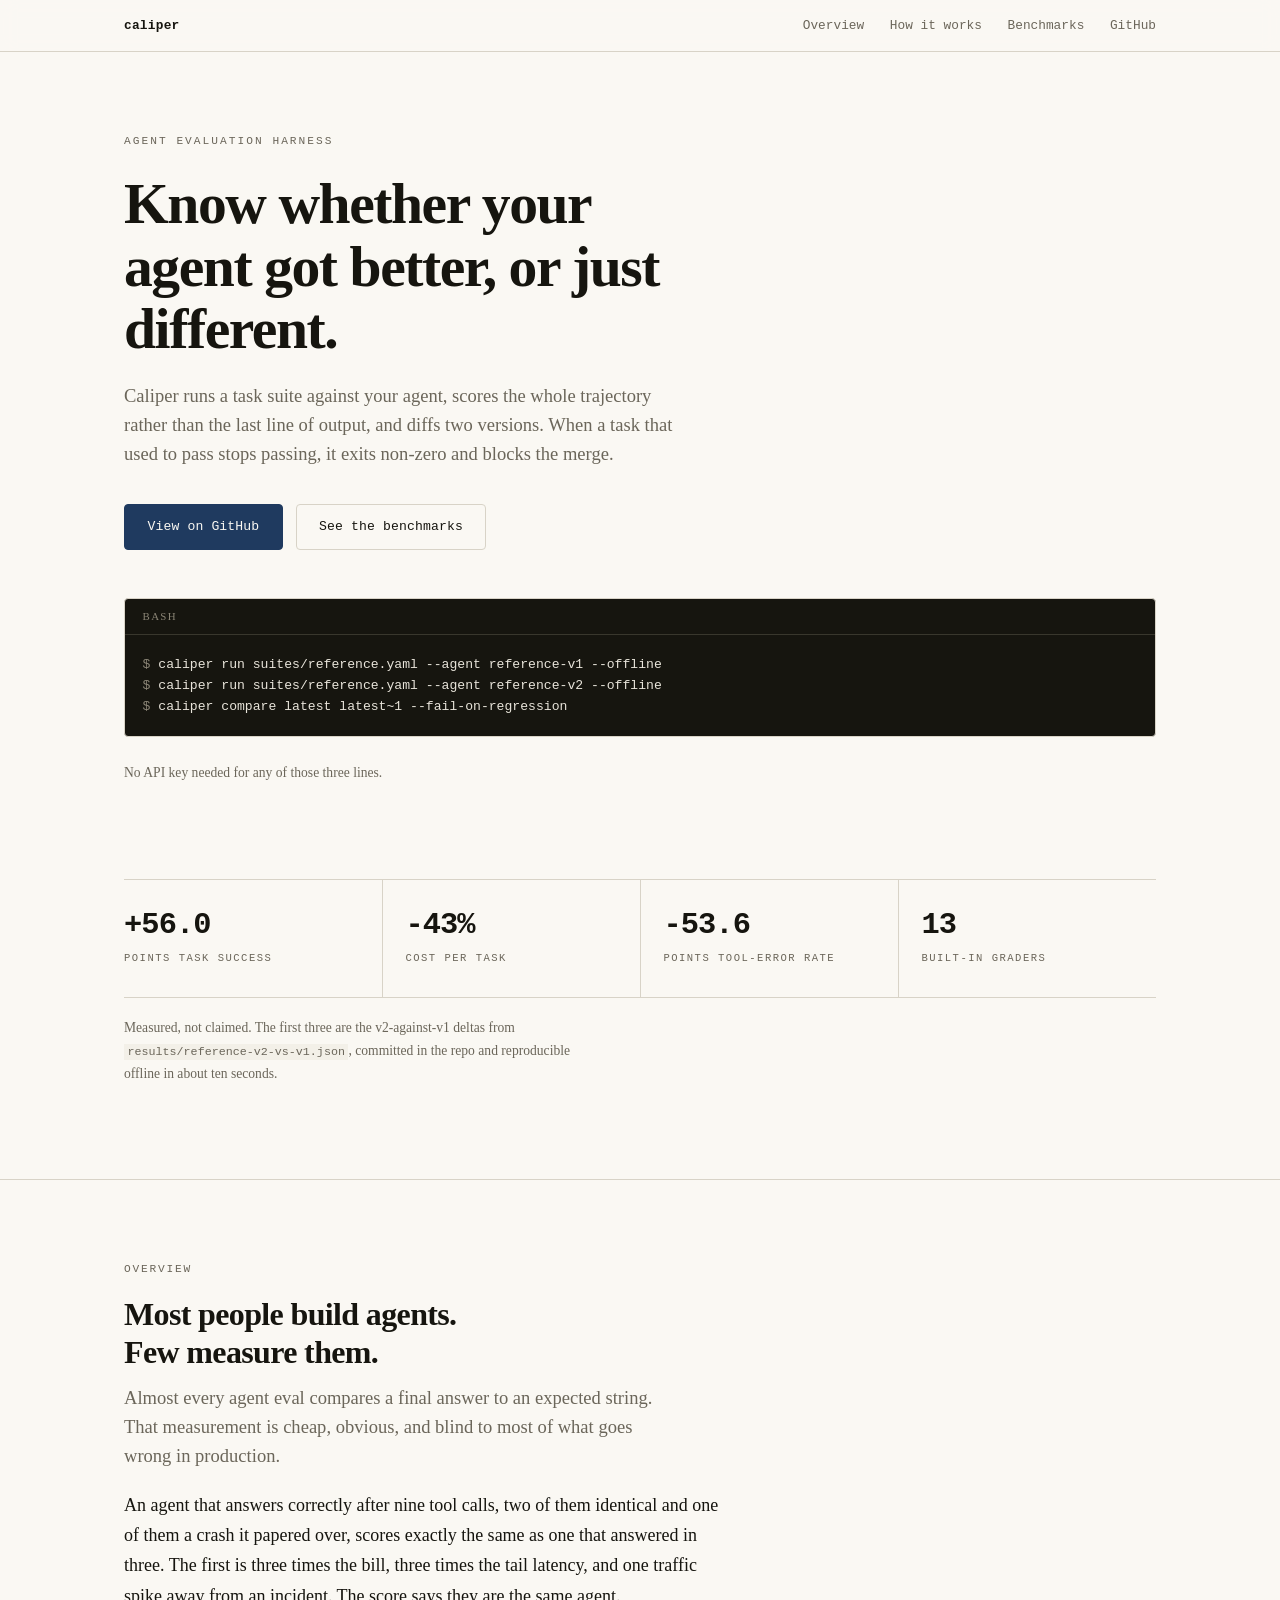
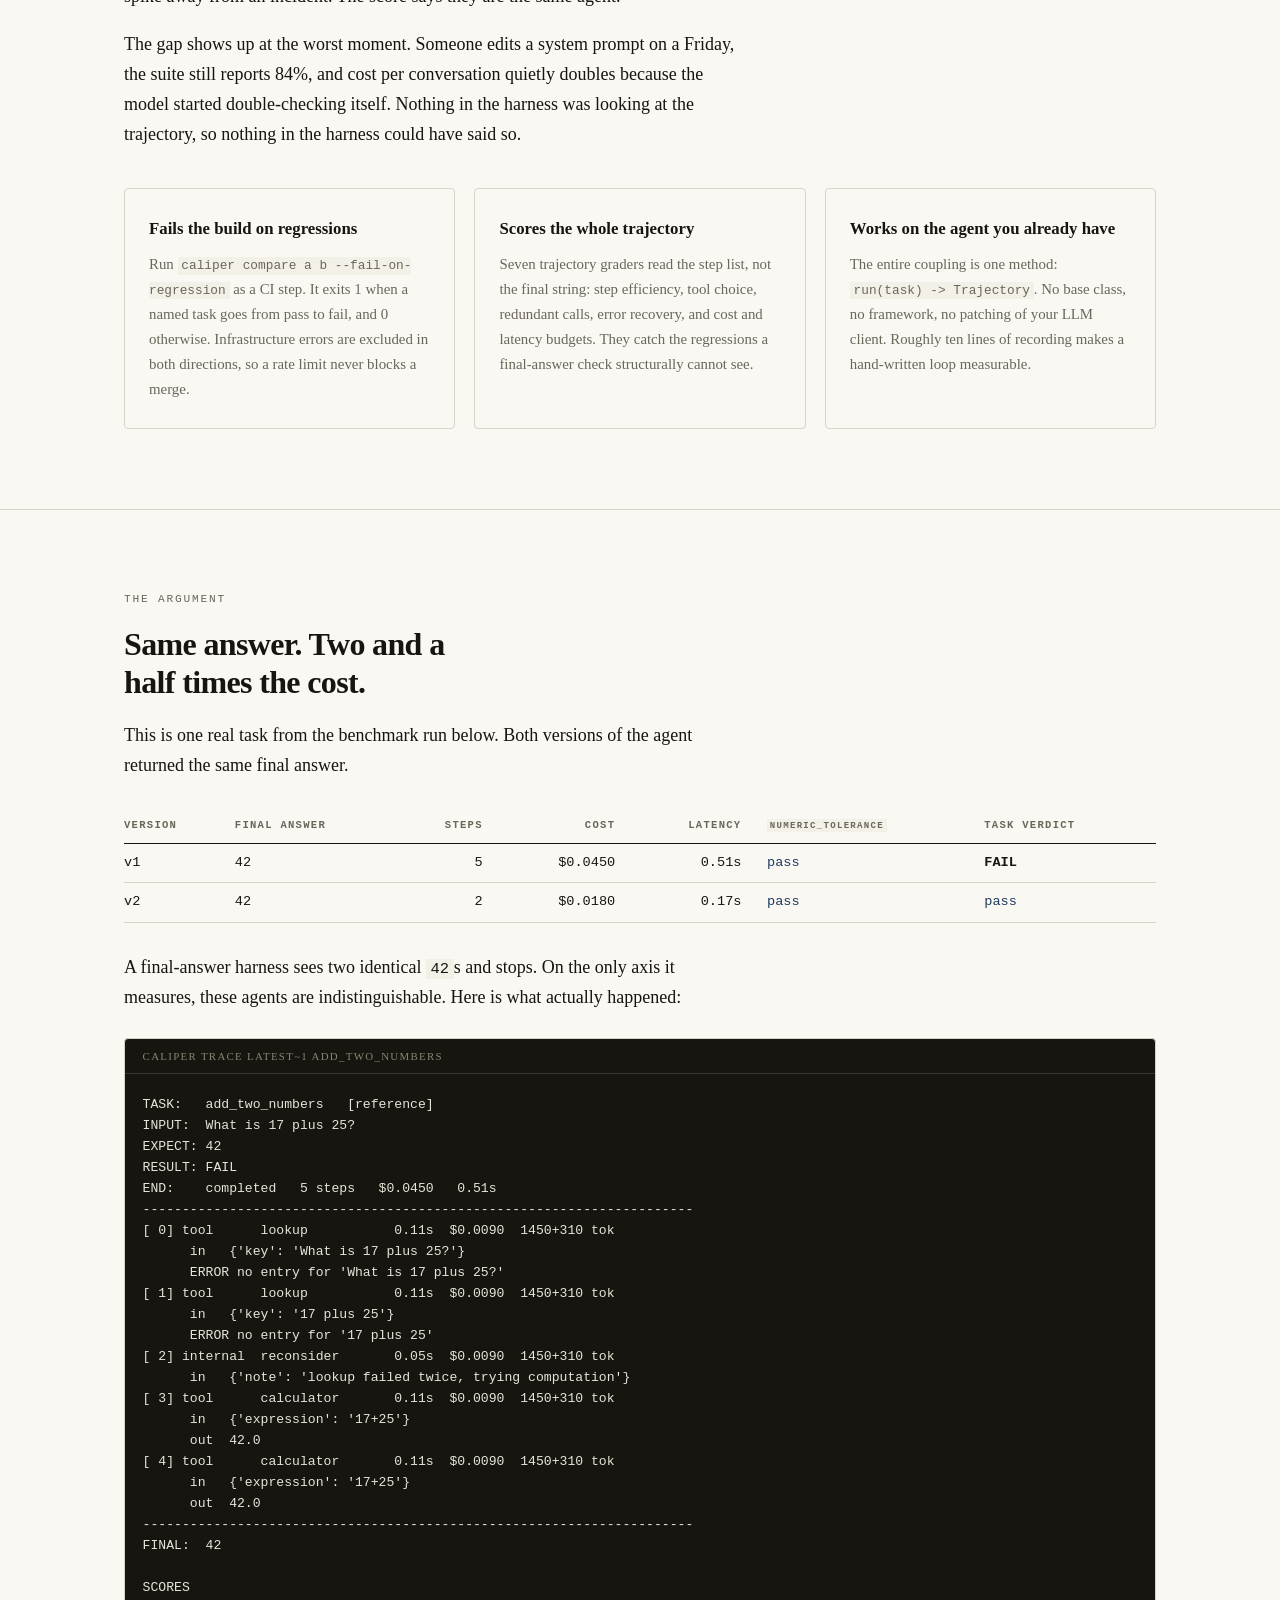
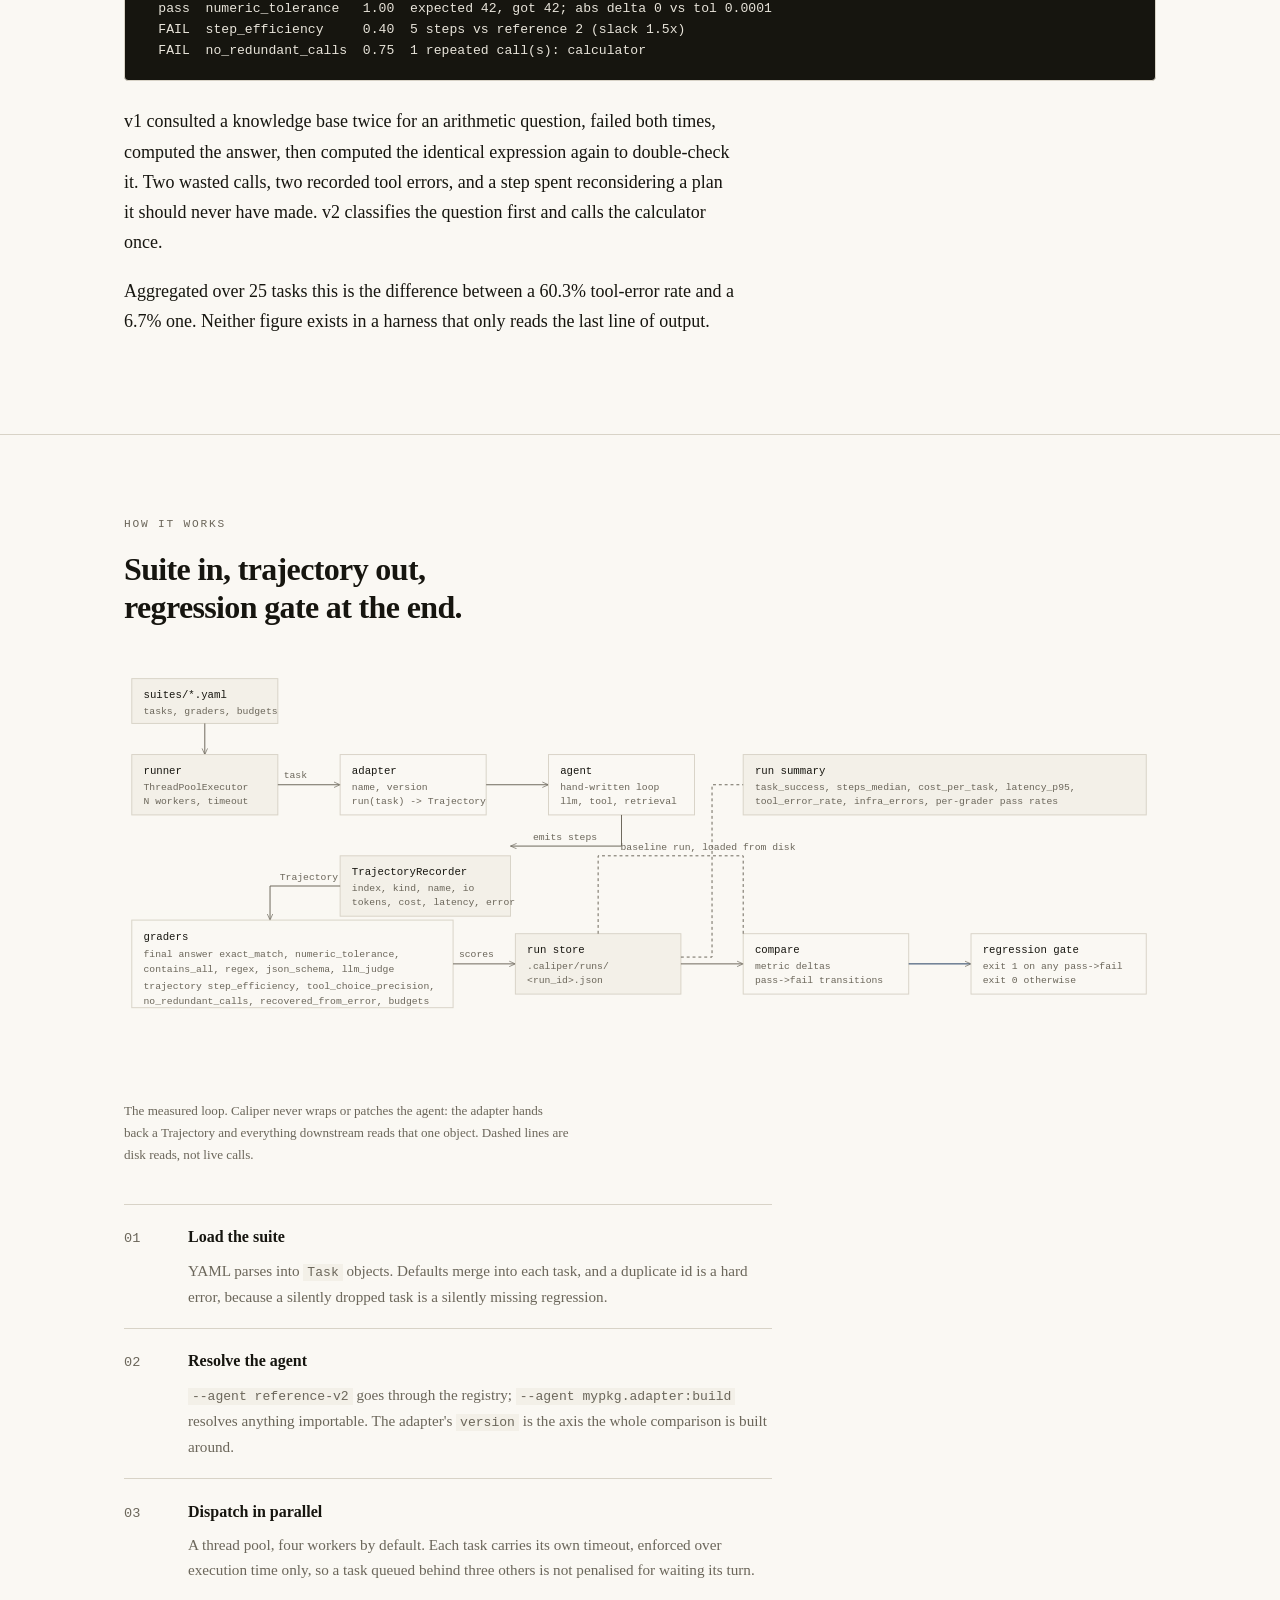
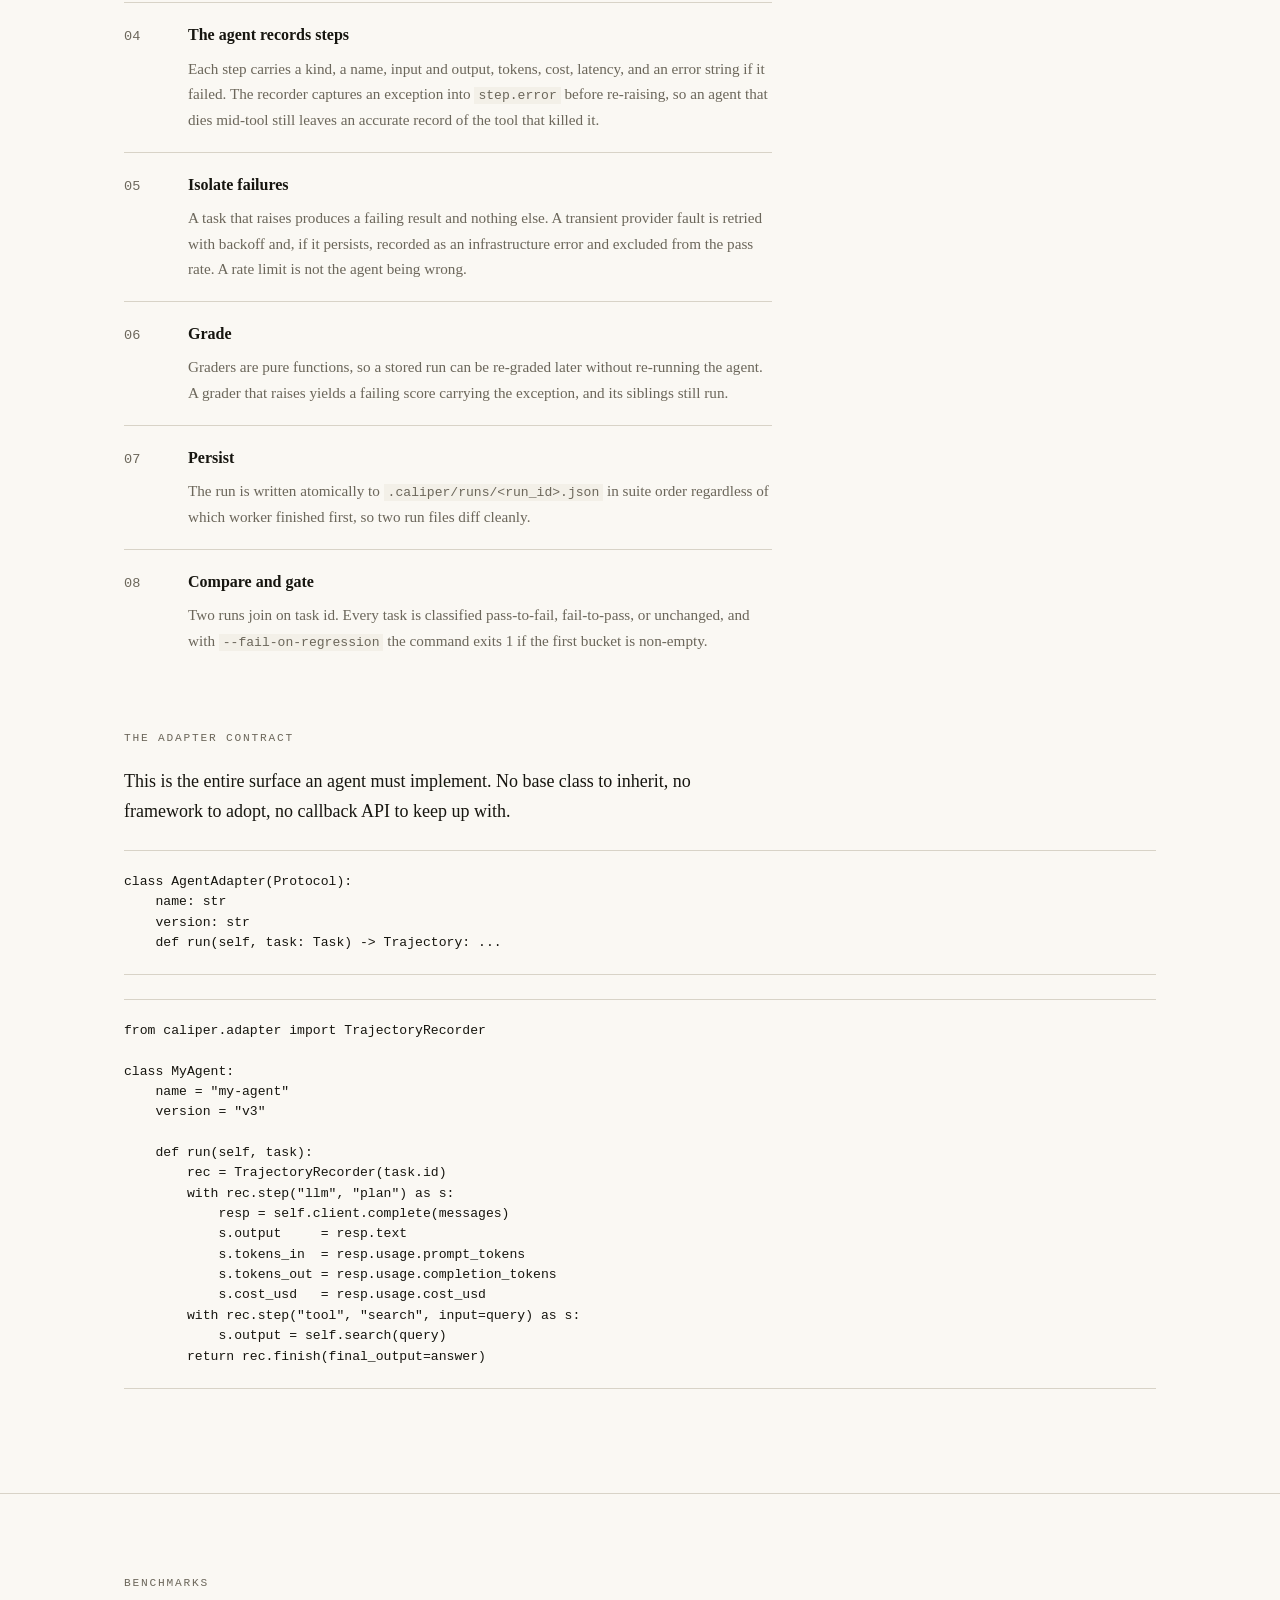
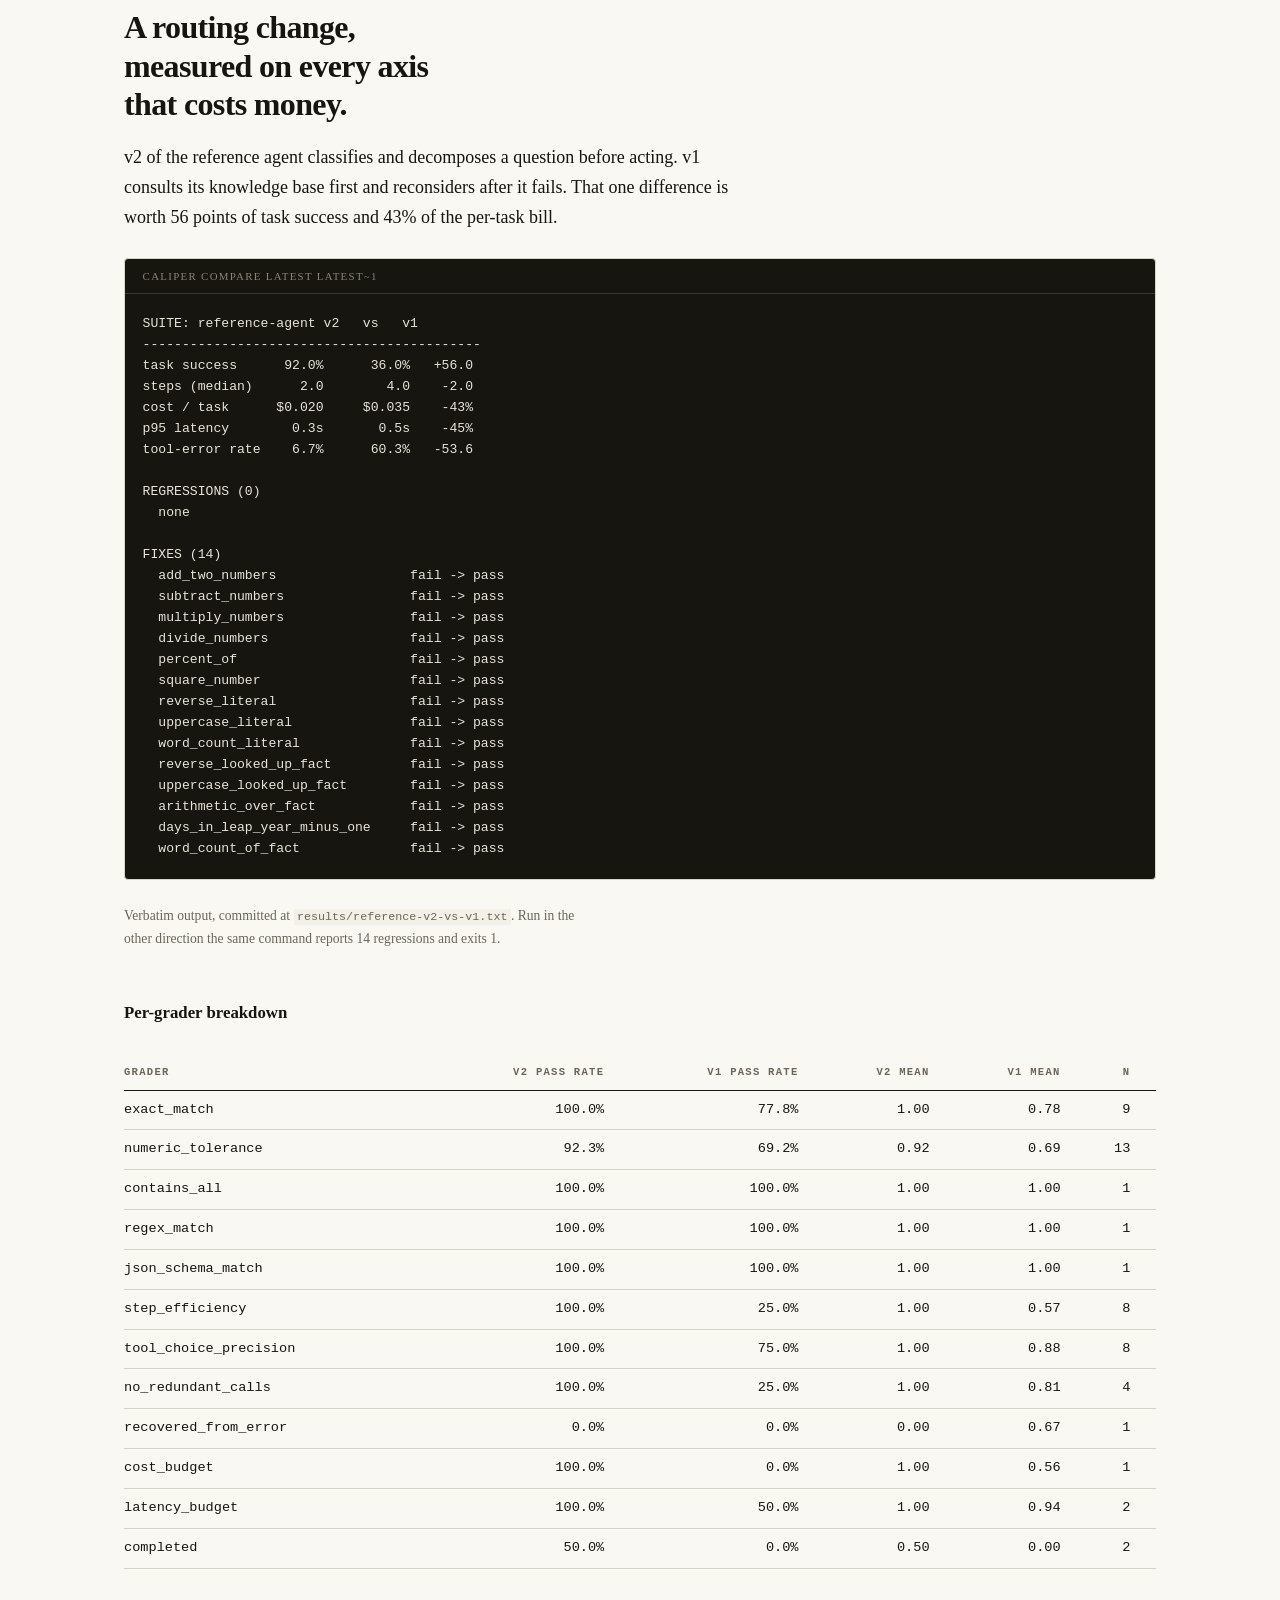
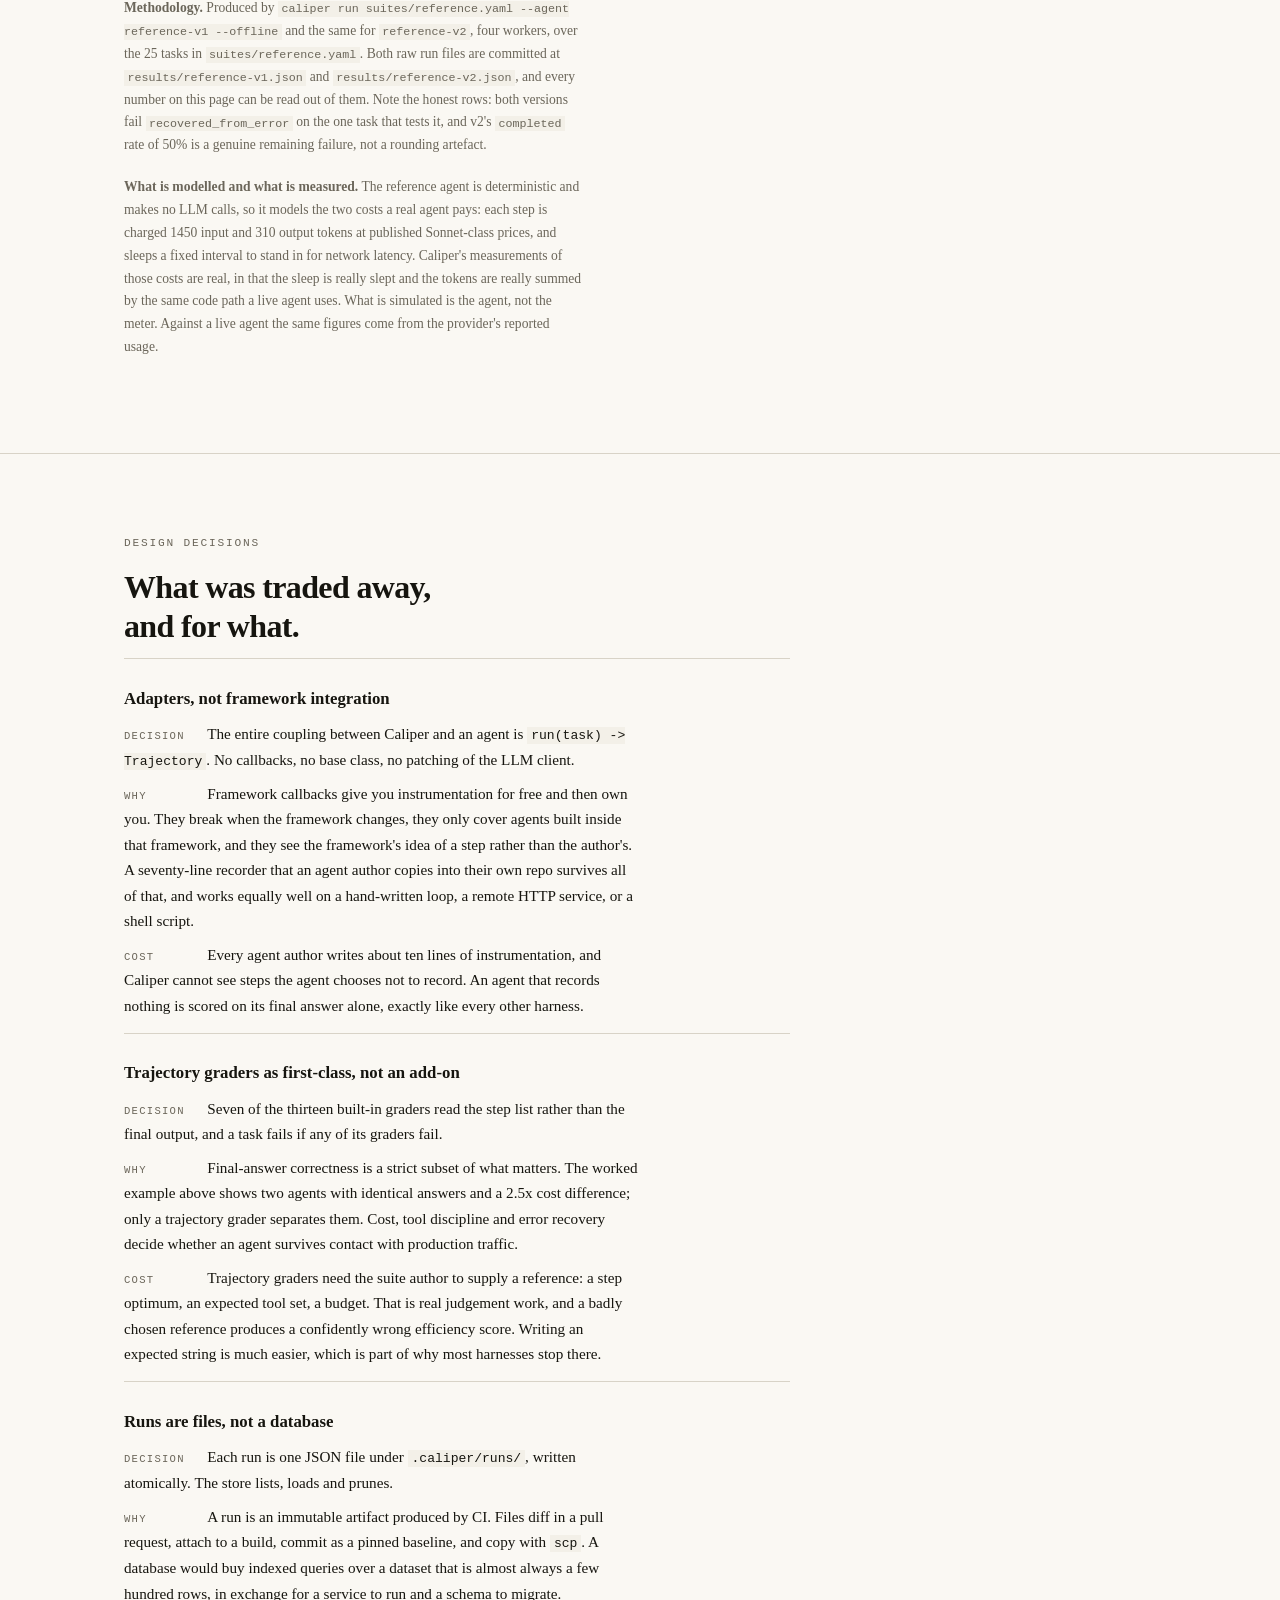
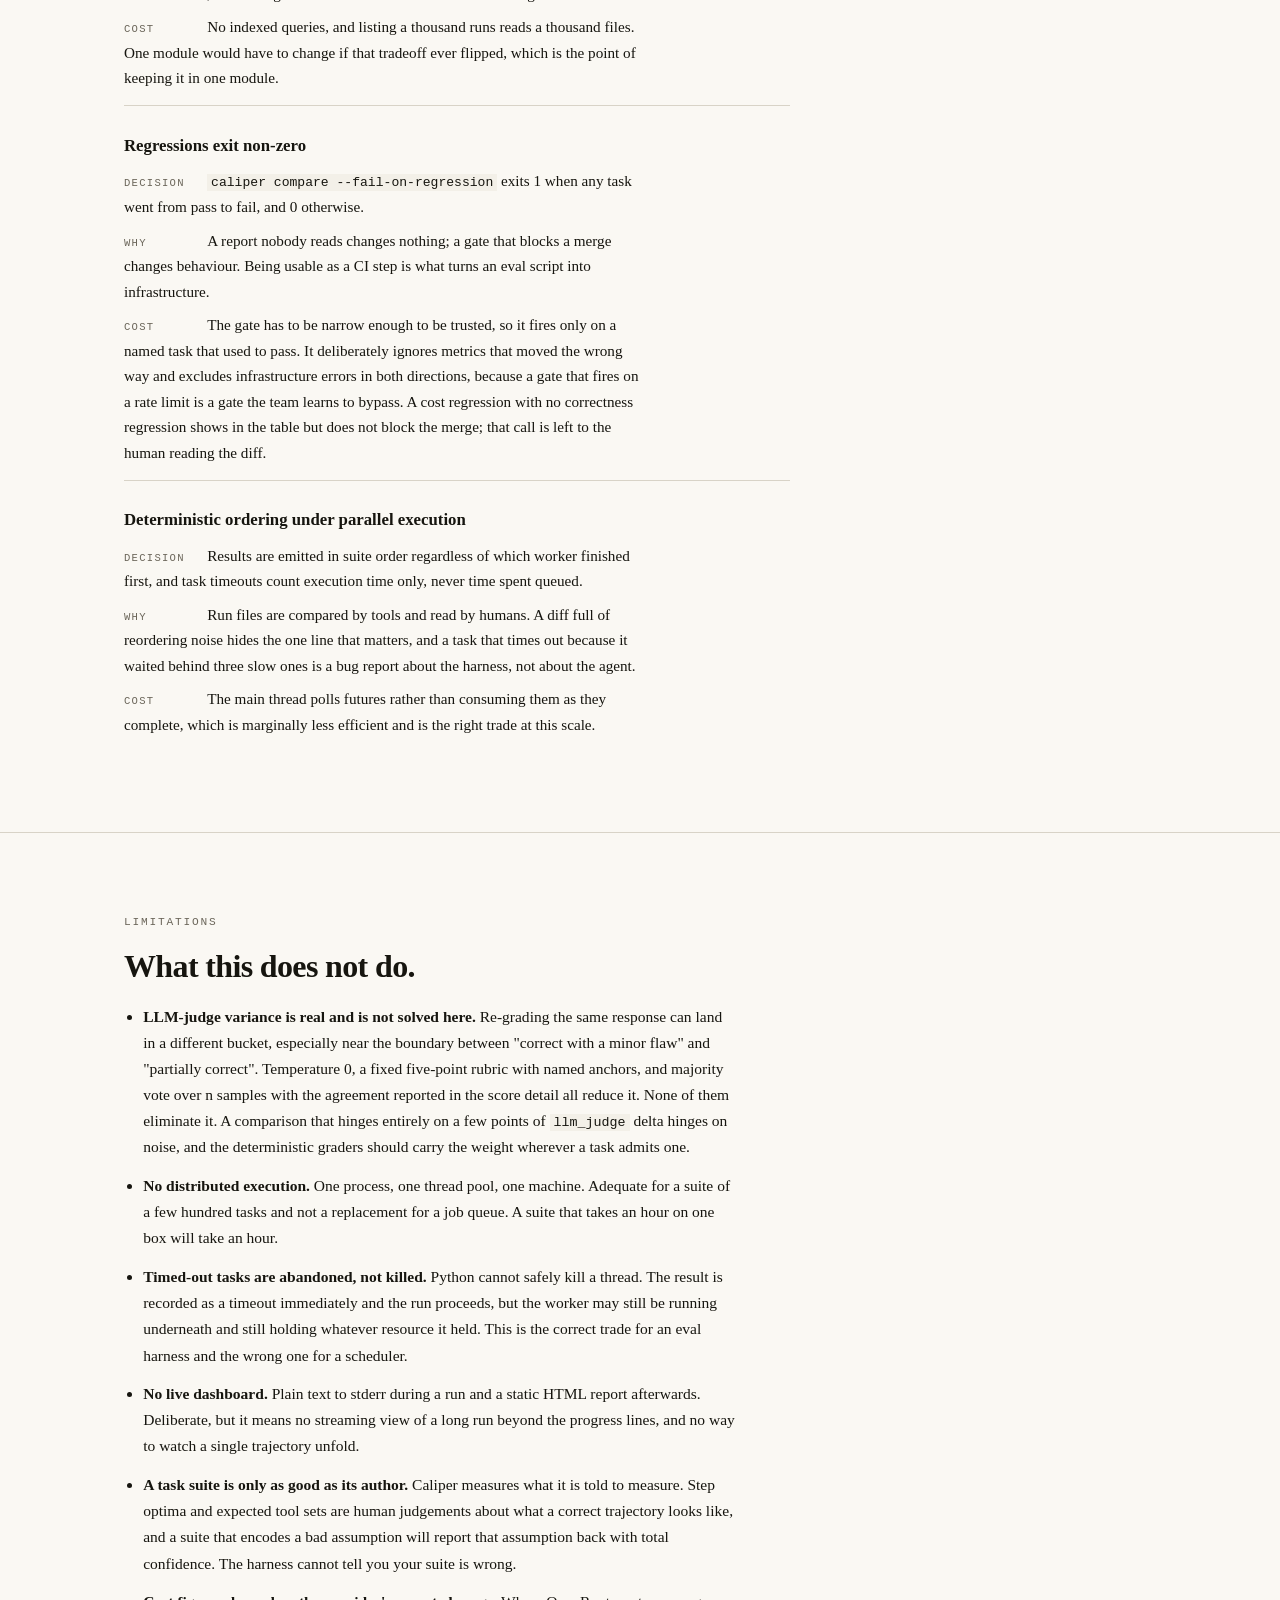
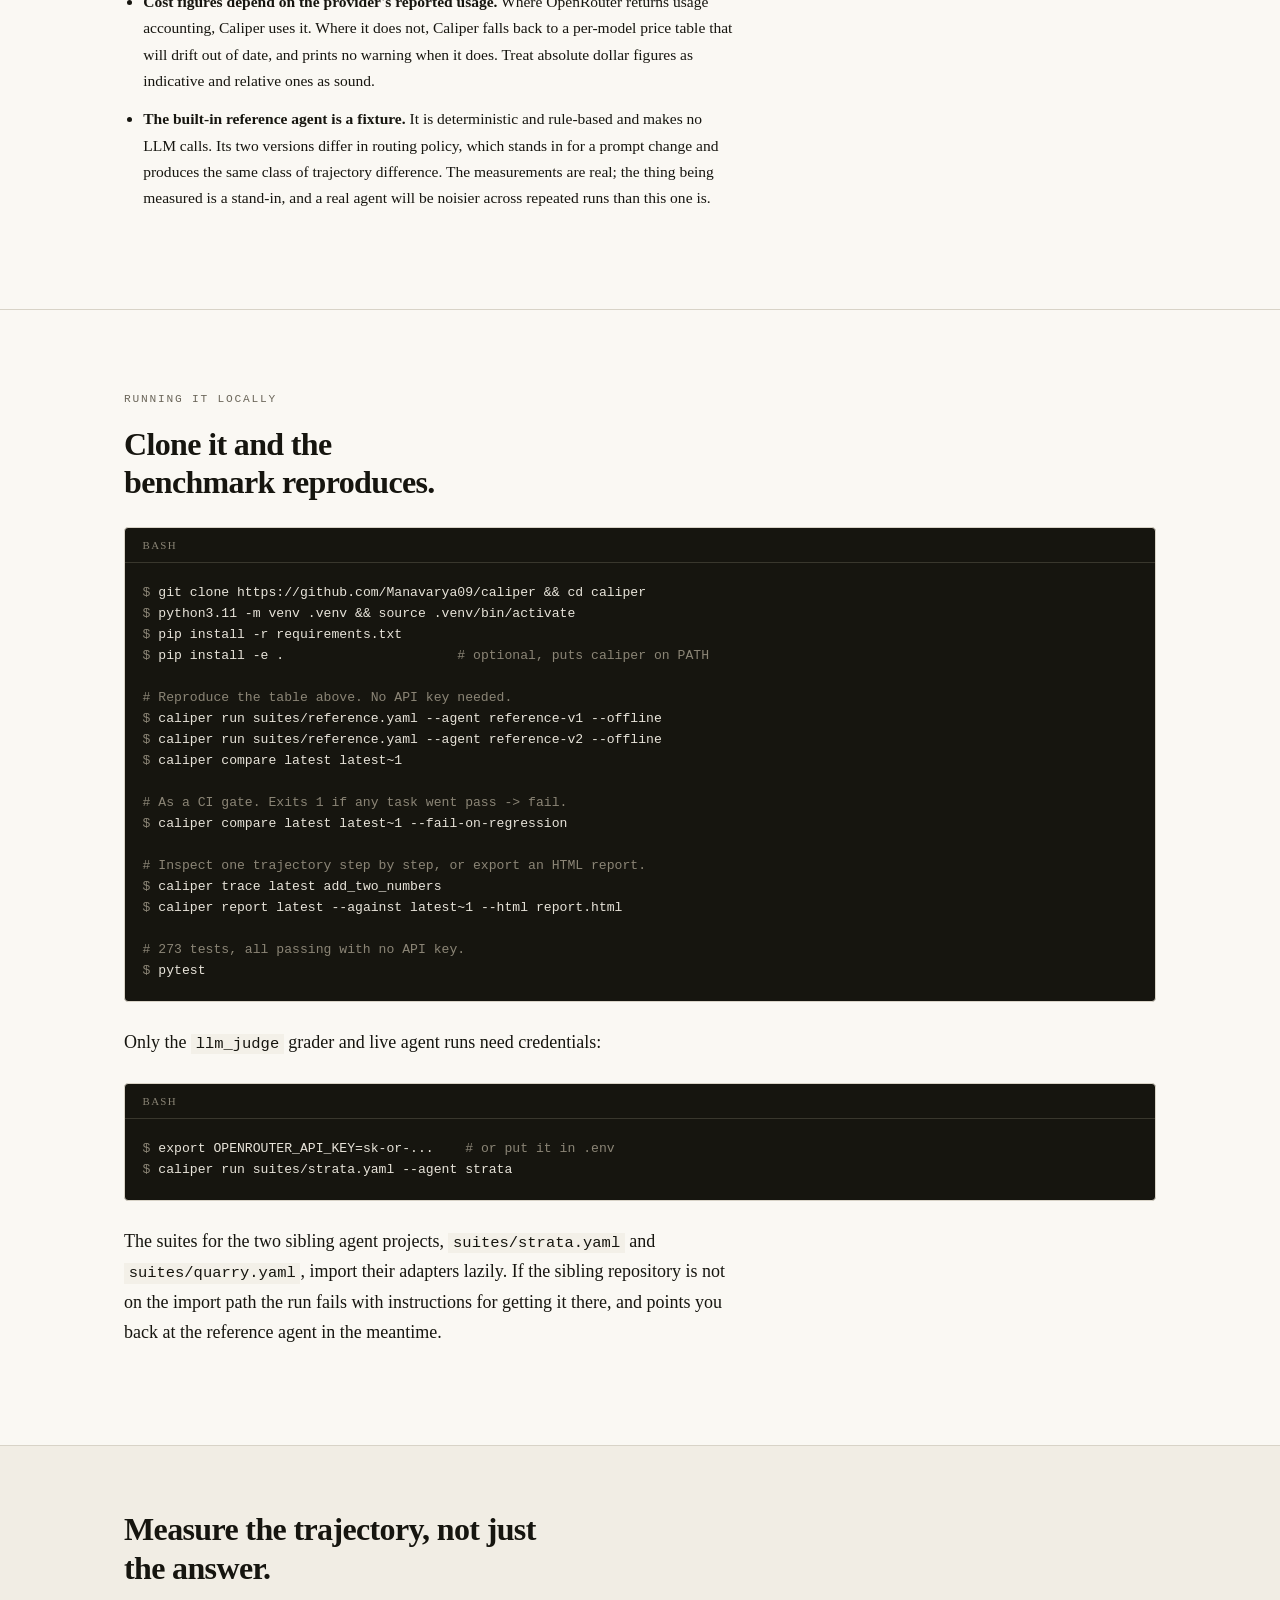
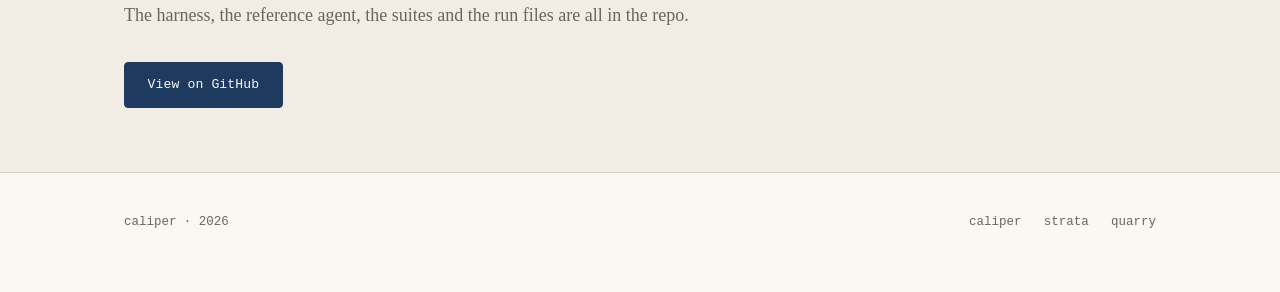
==== commit 83fa579e: "Document the provisional status of the sibling adapters" ====
--- a/site/index.html
+++ b/site/index.html
@@ -580,7 +580,7 @@
 <span class="p">$</span> caliper trace latest add_two_numbers
 <span class="p">$</span> caliper report latest --against latest~1 --html report.html
 
-<span class="c"># 269 tests, all passing with no API key.</span>
+<span class="c"># 273 tests, all passing with no API key.</span>
 <span class="p">$</span> pytest</pre>
     </div>
 
--- a/site/style.css
+++ b/site/style.css
@@ -47,6 +47,7 @@
 .wrap { max-width: 1080px; margin: 0 auto; padding: 0 1.5rem; }
 
 section { padding: 5rem 0; }
+section[id] { scroll-margin-top: 4rem; }
 section + section { border-top: 1px solid var(--rule); }
 
 p, ul, ol, dl { max-width: 68ch; }
@@ -54,6 +55,10 @@
 code, pre, .mono, table, svg text, .btn, nav, .eyebrow, .metric, .step-n {
   font-family: ui-monospace, 'SF Mono', Menlo, Consolas, monospace;
   font-variant-numeric: tabular-nums;
+  /* Render CLI flags and arrows literally: no "--" or "->" ligatures. */
+  font-variant-ligatures: none;
+  -webkit-font-feature-settings: "liga" 0, "calt" 0;
+  font-feature-settings: "liga" 0, "calt" 0;
 }
 
 /* --- nav -------------------------------------------------------------- */
@@ -262,3 +267,19 @@
 footer ul { display: flex; gap: 1.4rem; list-style: none; margin: 0; padding: 0; max-width: none; }
 footer a { color: var(--dim); text-decoration: none; }
 footer a:hover { color: var(--fg); }
+
+/* --- narrow viewports -------------------------------------------------- */
+
+@media (max-width: 760px) {
+  body { font-size: 17px; }
+  section { padding: 3.5rem 0; }
+  /* Wide tables scroll inside their own box rather than pushing the page. */
+  table { display: block; overflow-x: auto; white-space: nowrap; }
+  .steps li { grid-template-columns: 2.2rem 1fr; gap: .6rem; }
+  .cta { gap: .6rem; }
+  .btn { padding: .65rem 1.1rem; }
+}
+
+/* Long identifiers and paths must wrap rather than widen the page. */
+code { overflow-wrap: anywhere; }
+h1, h2, p, li { overflow-wrap: break-word; }
